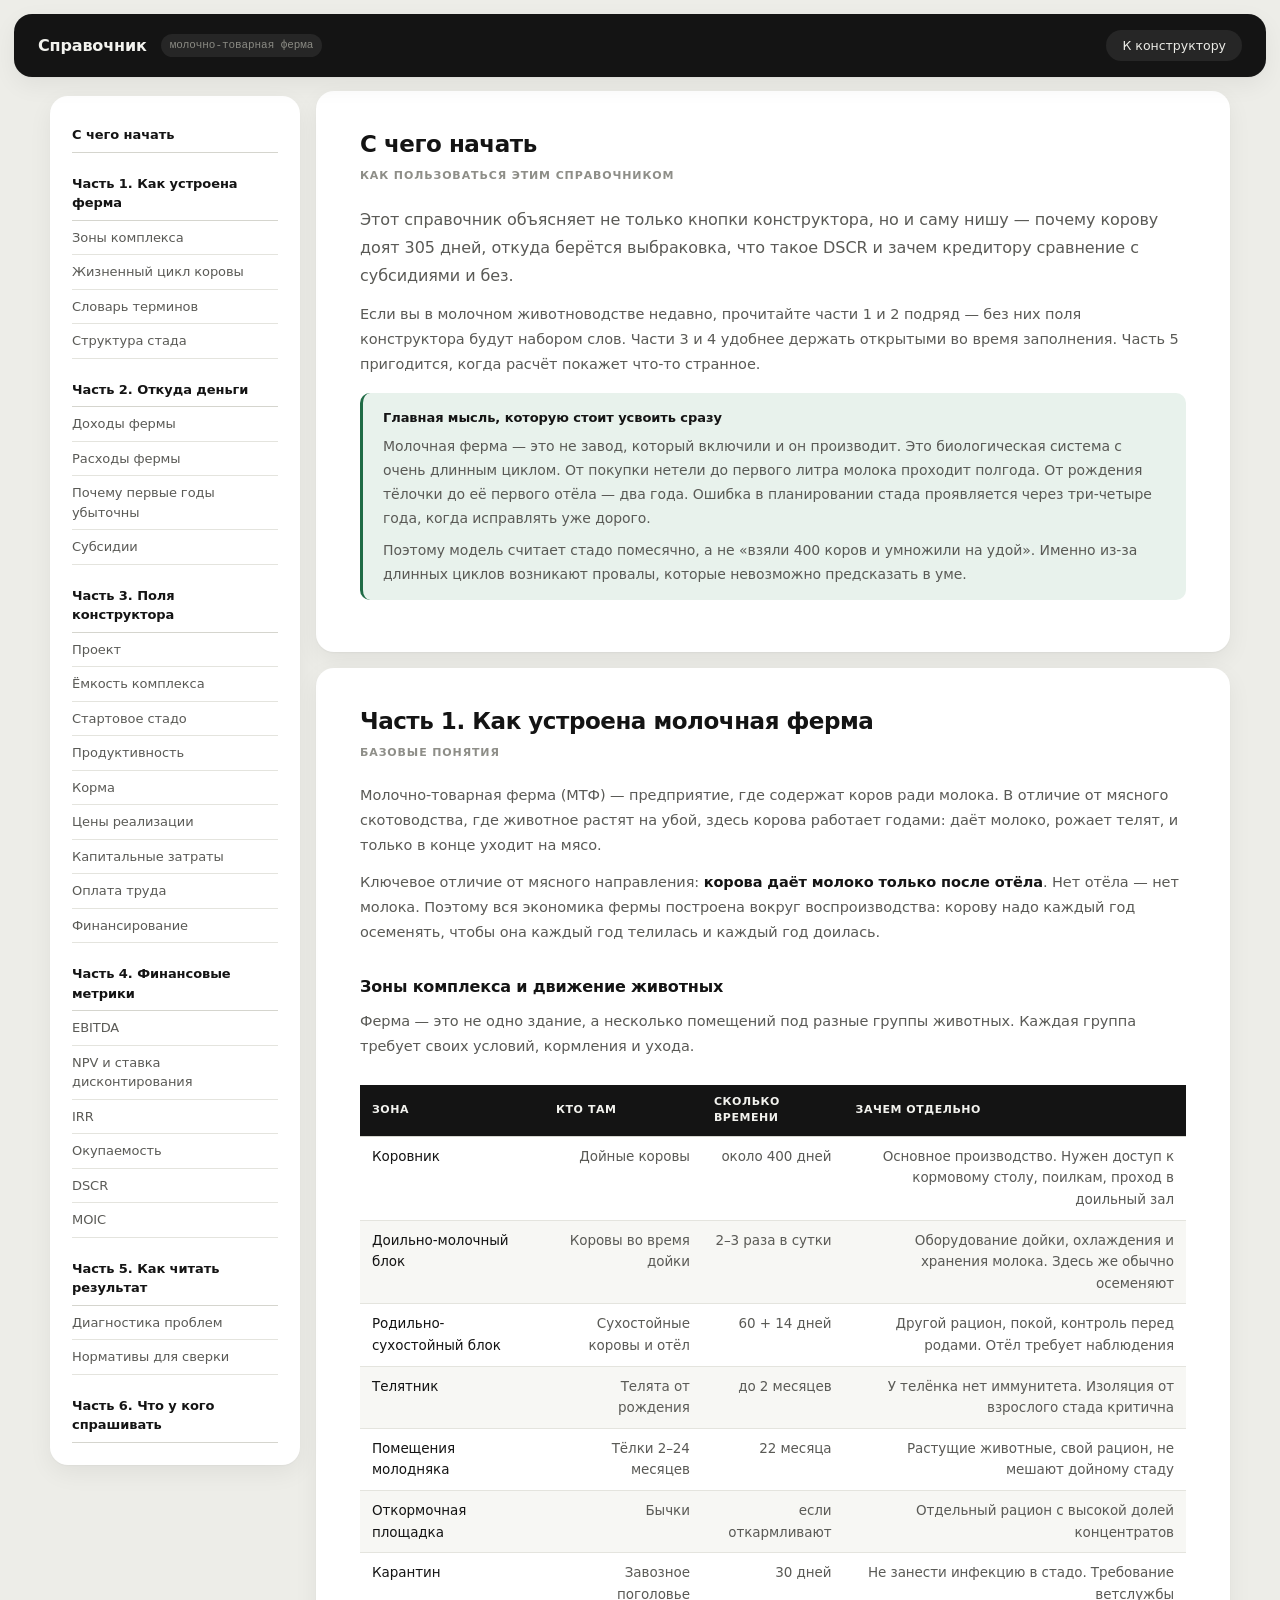
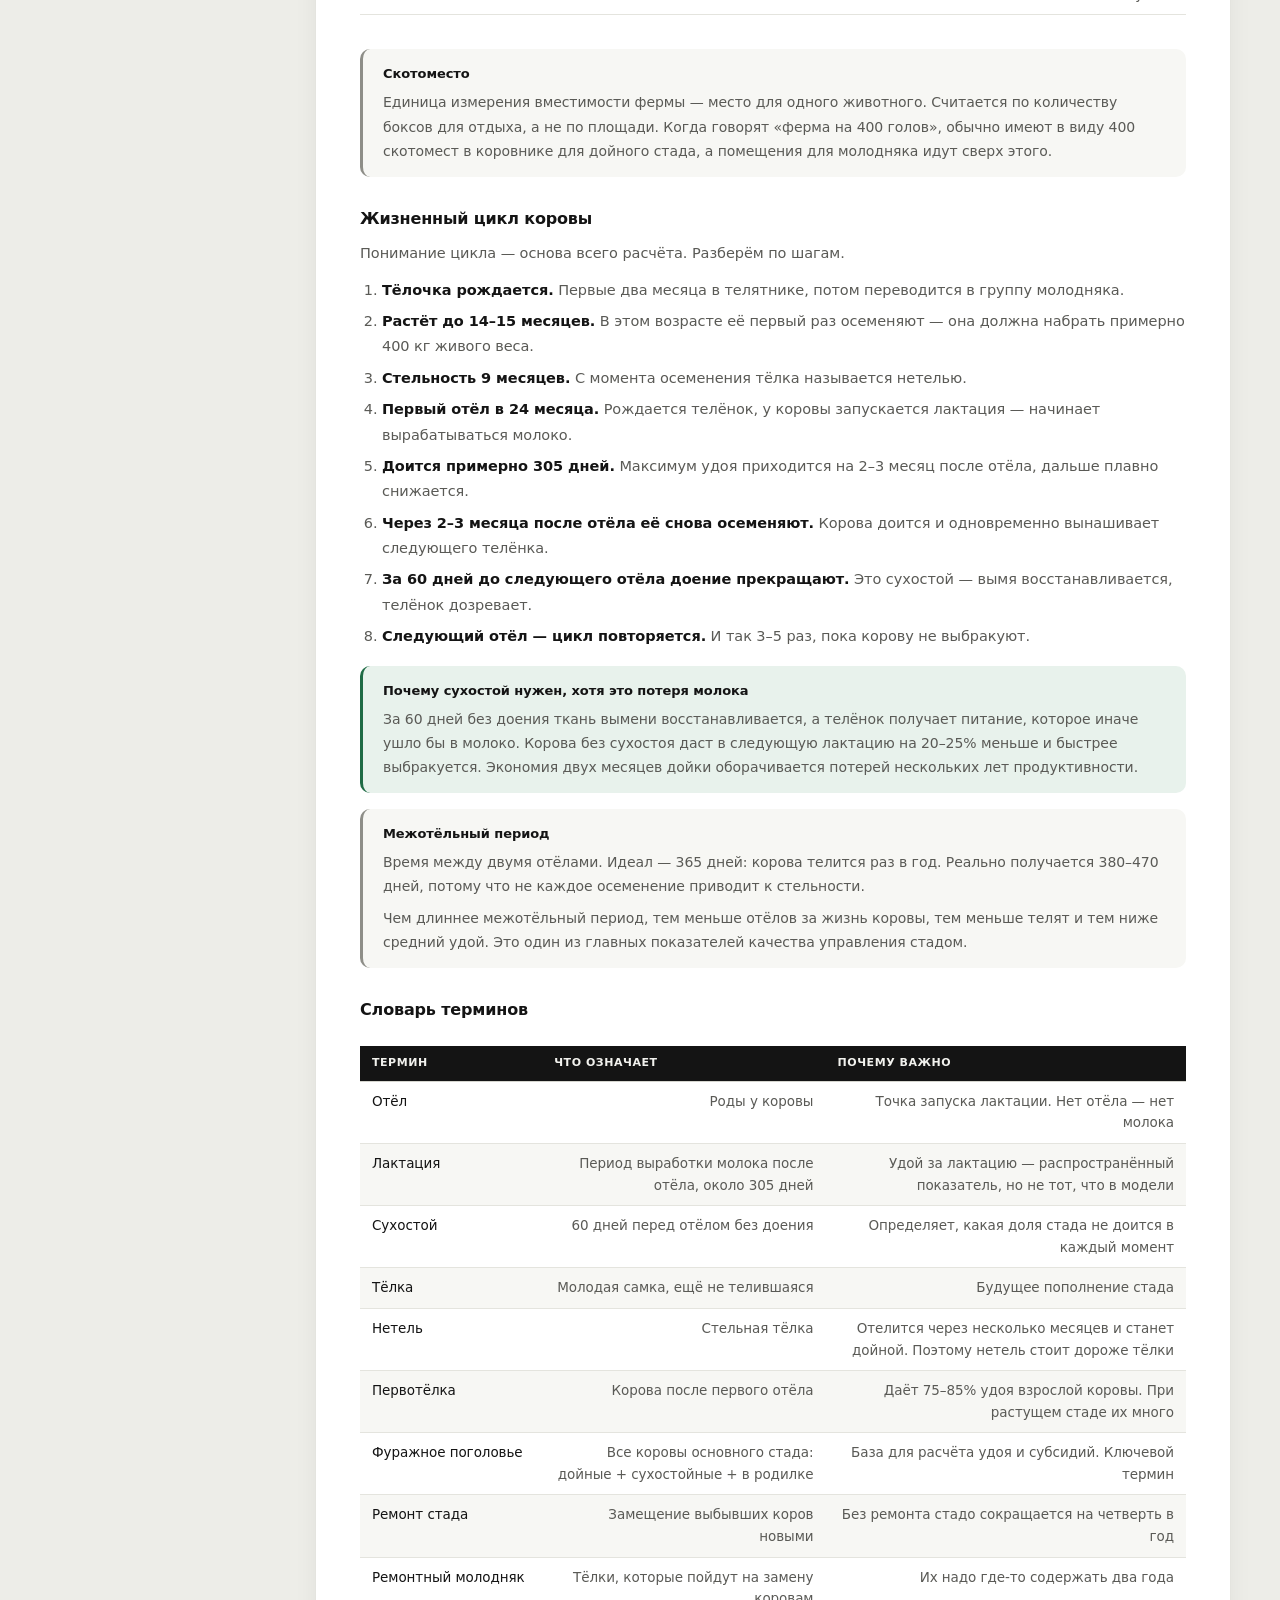
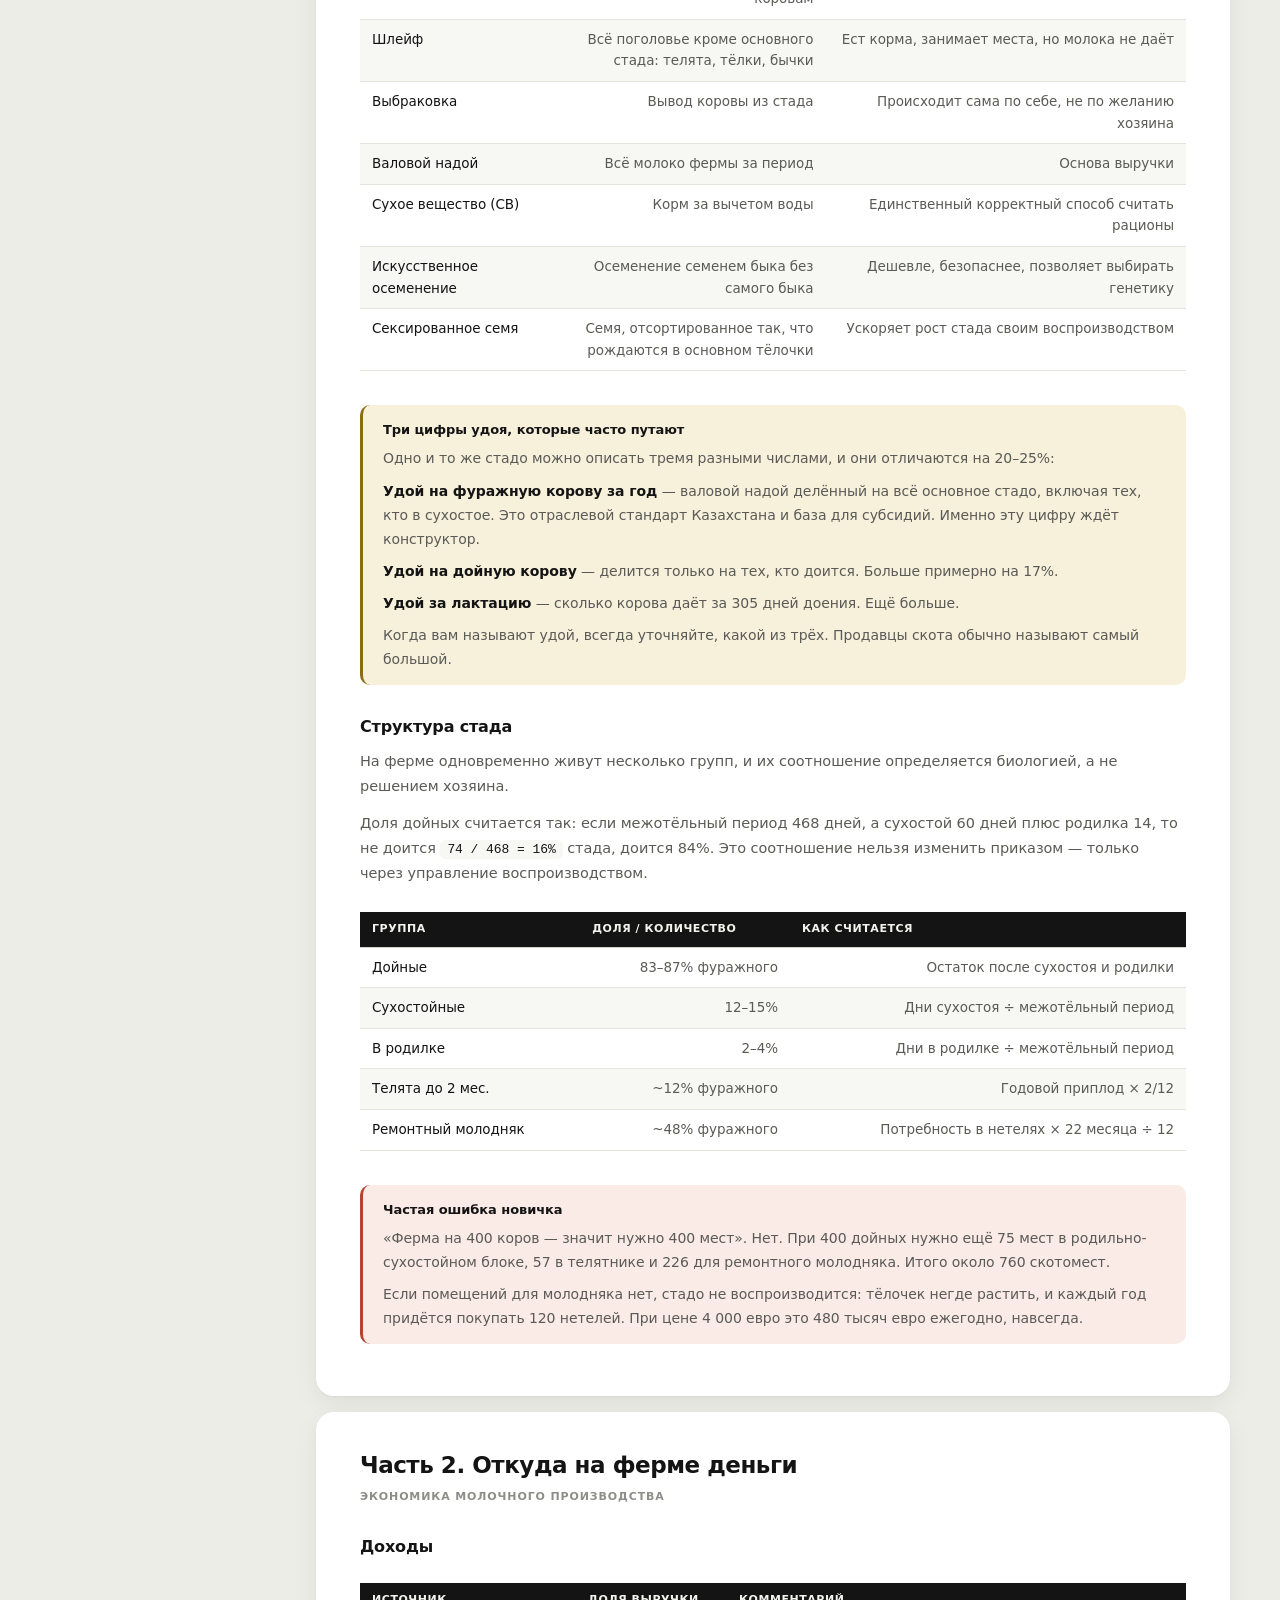
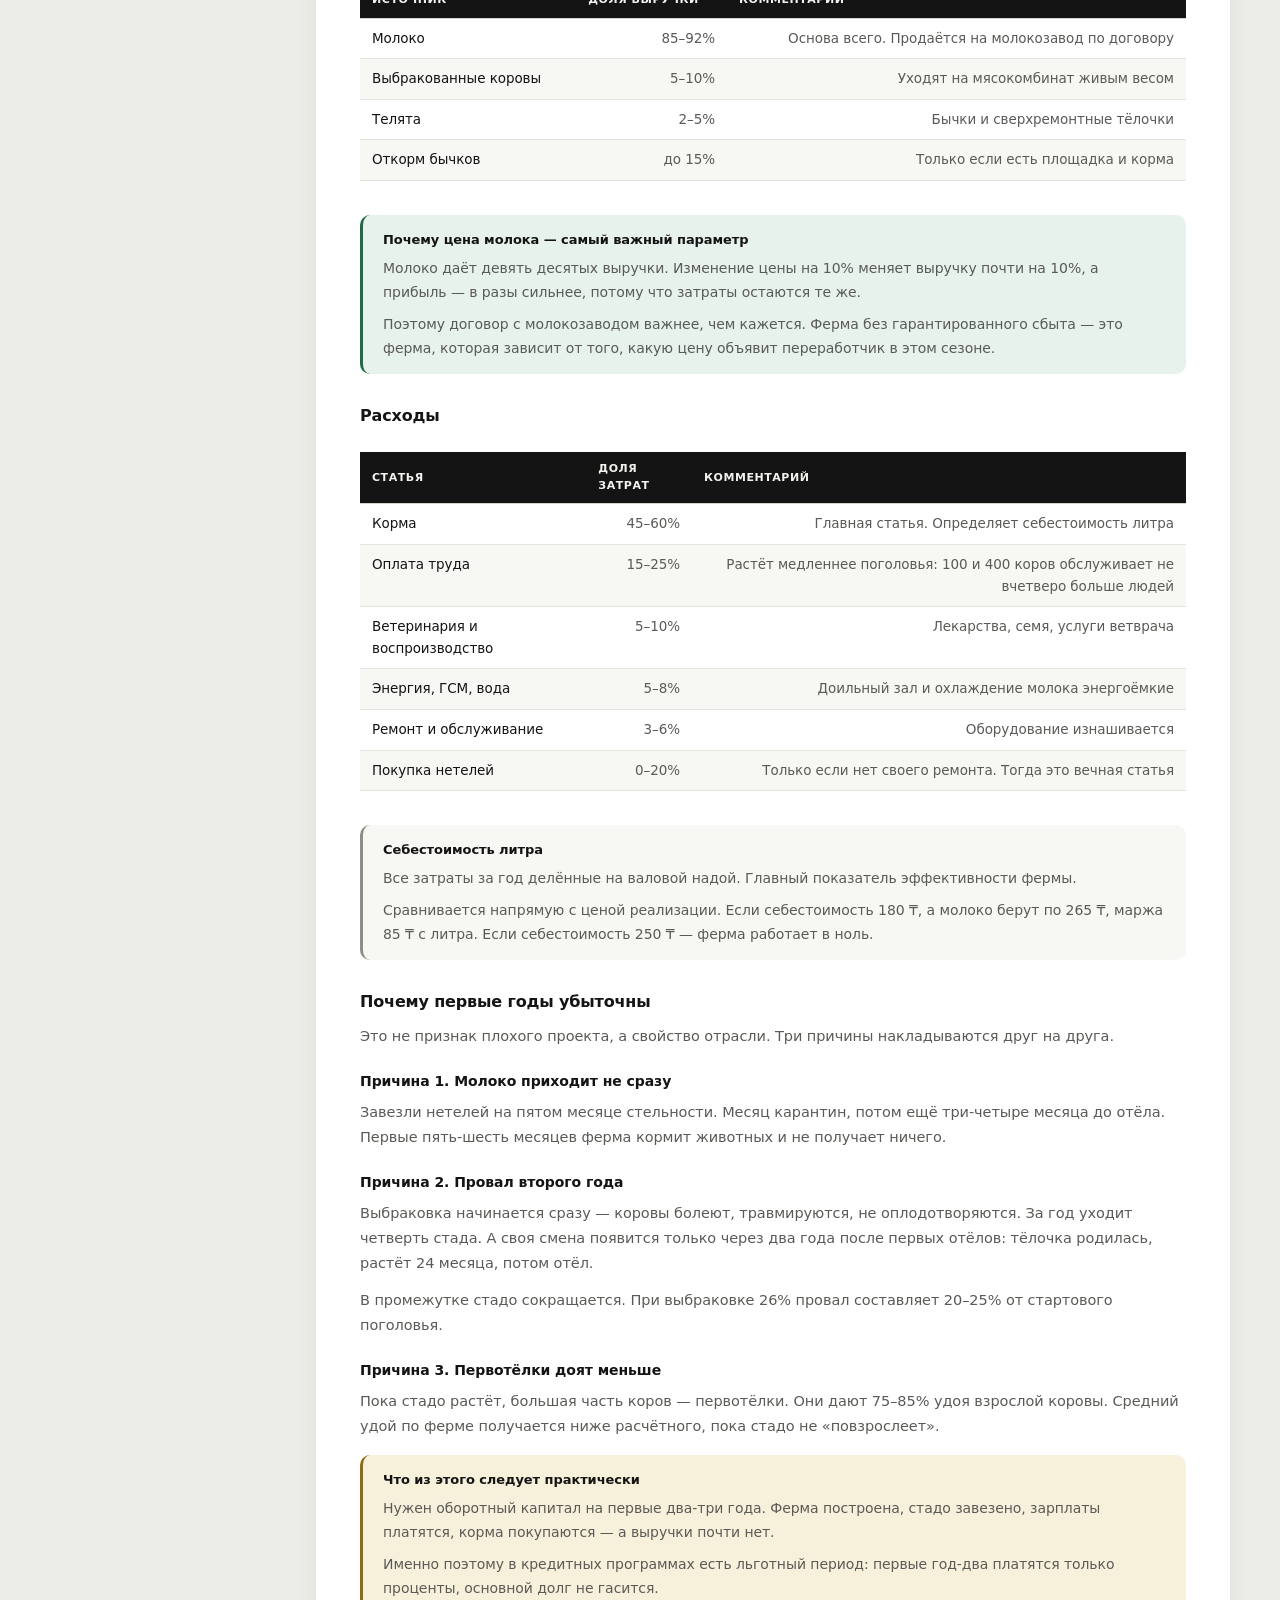
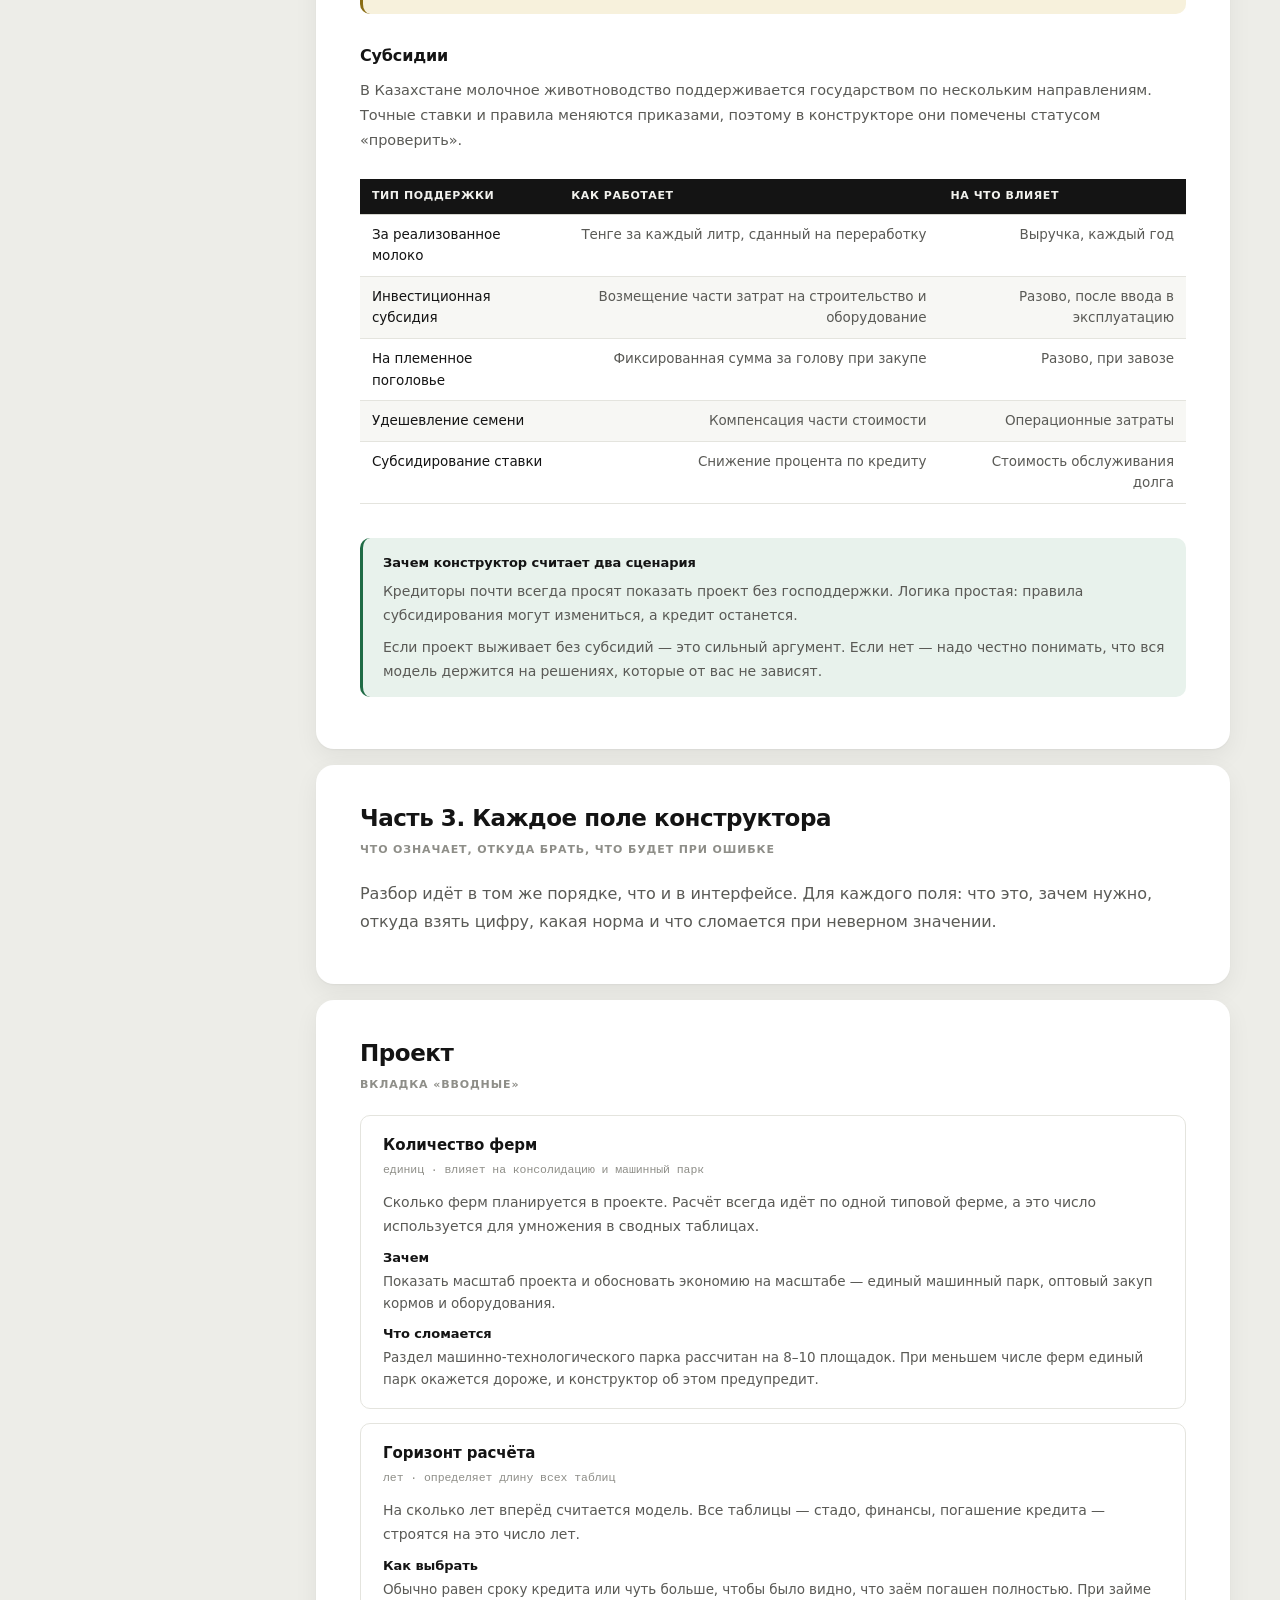
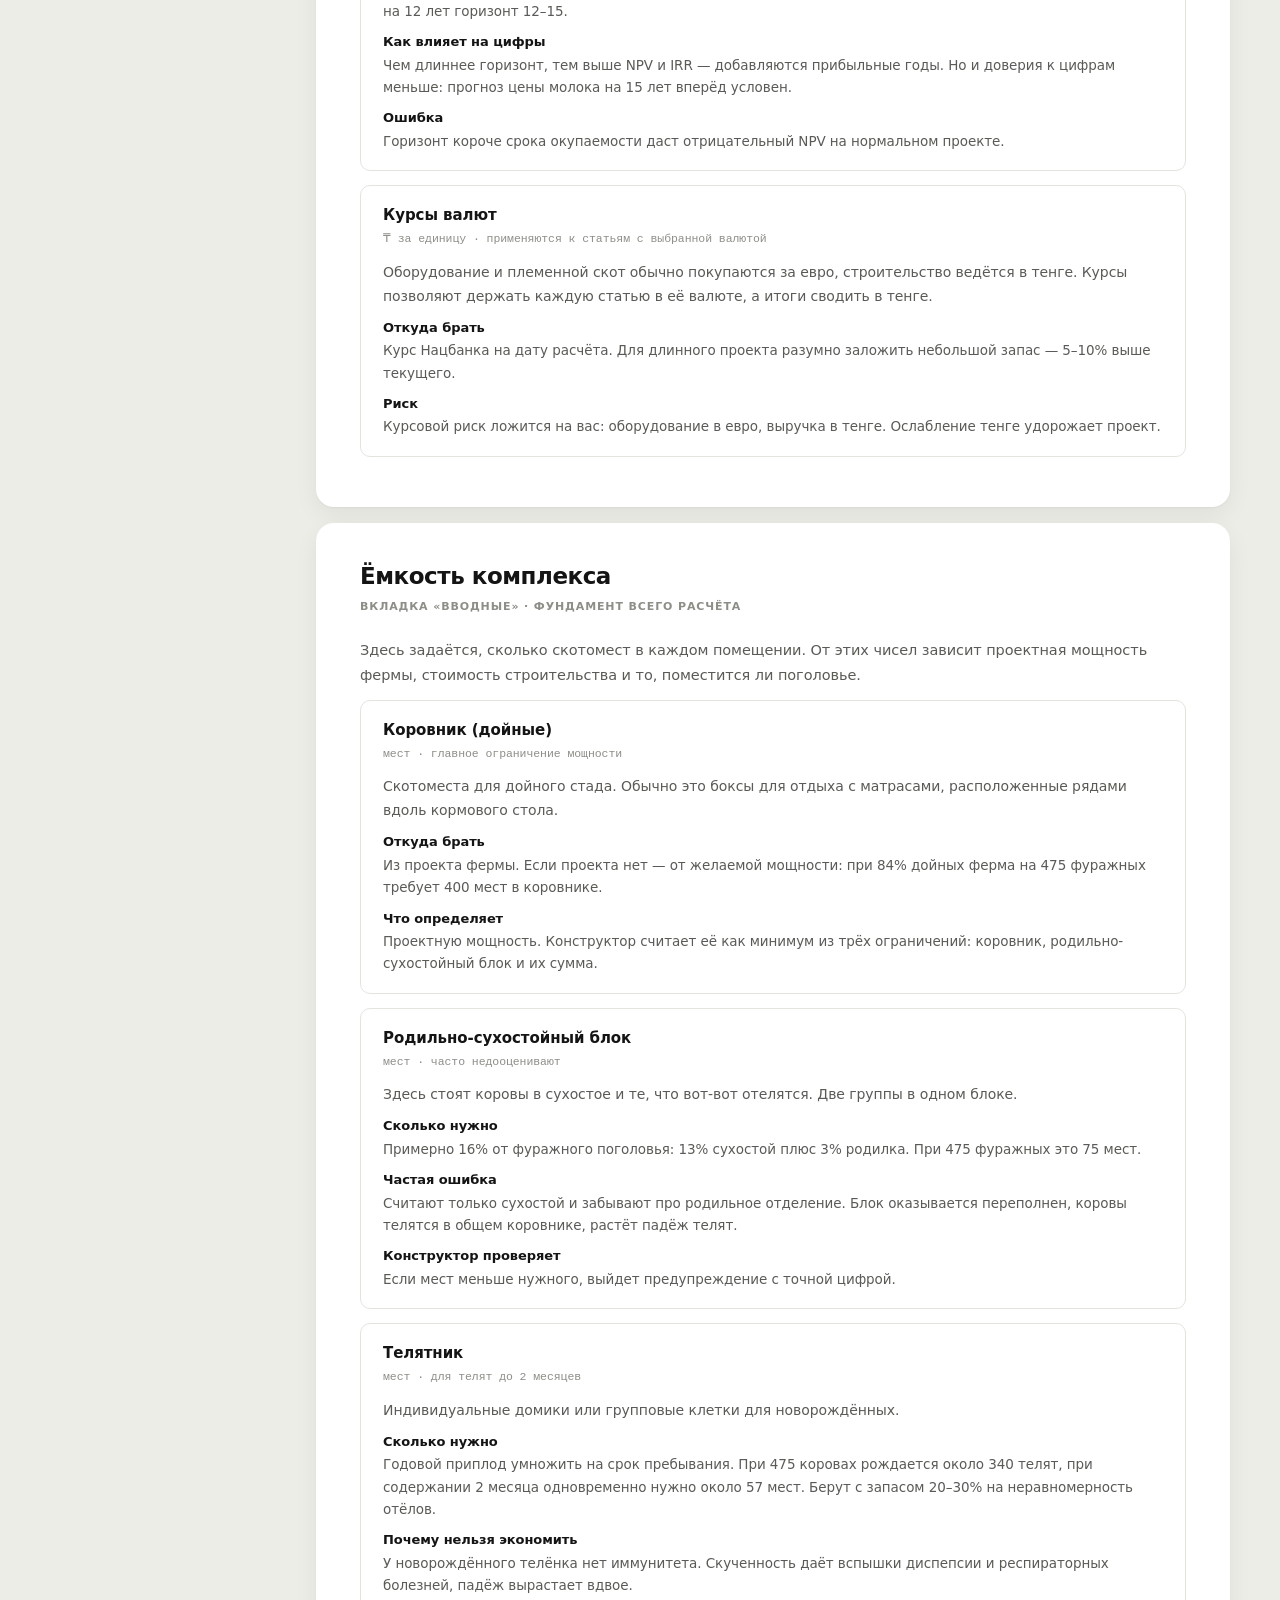
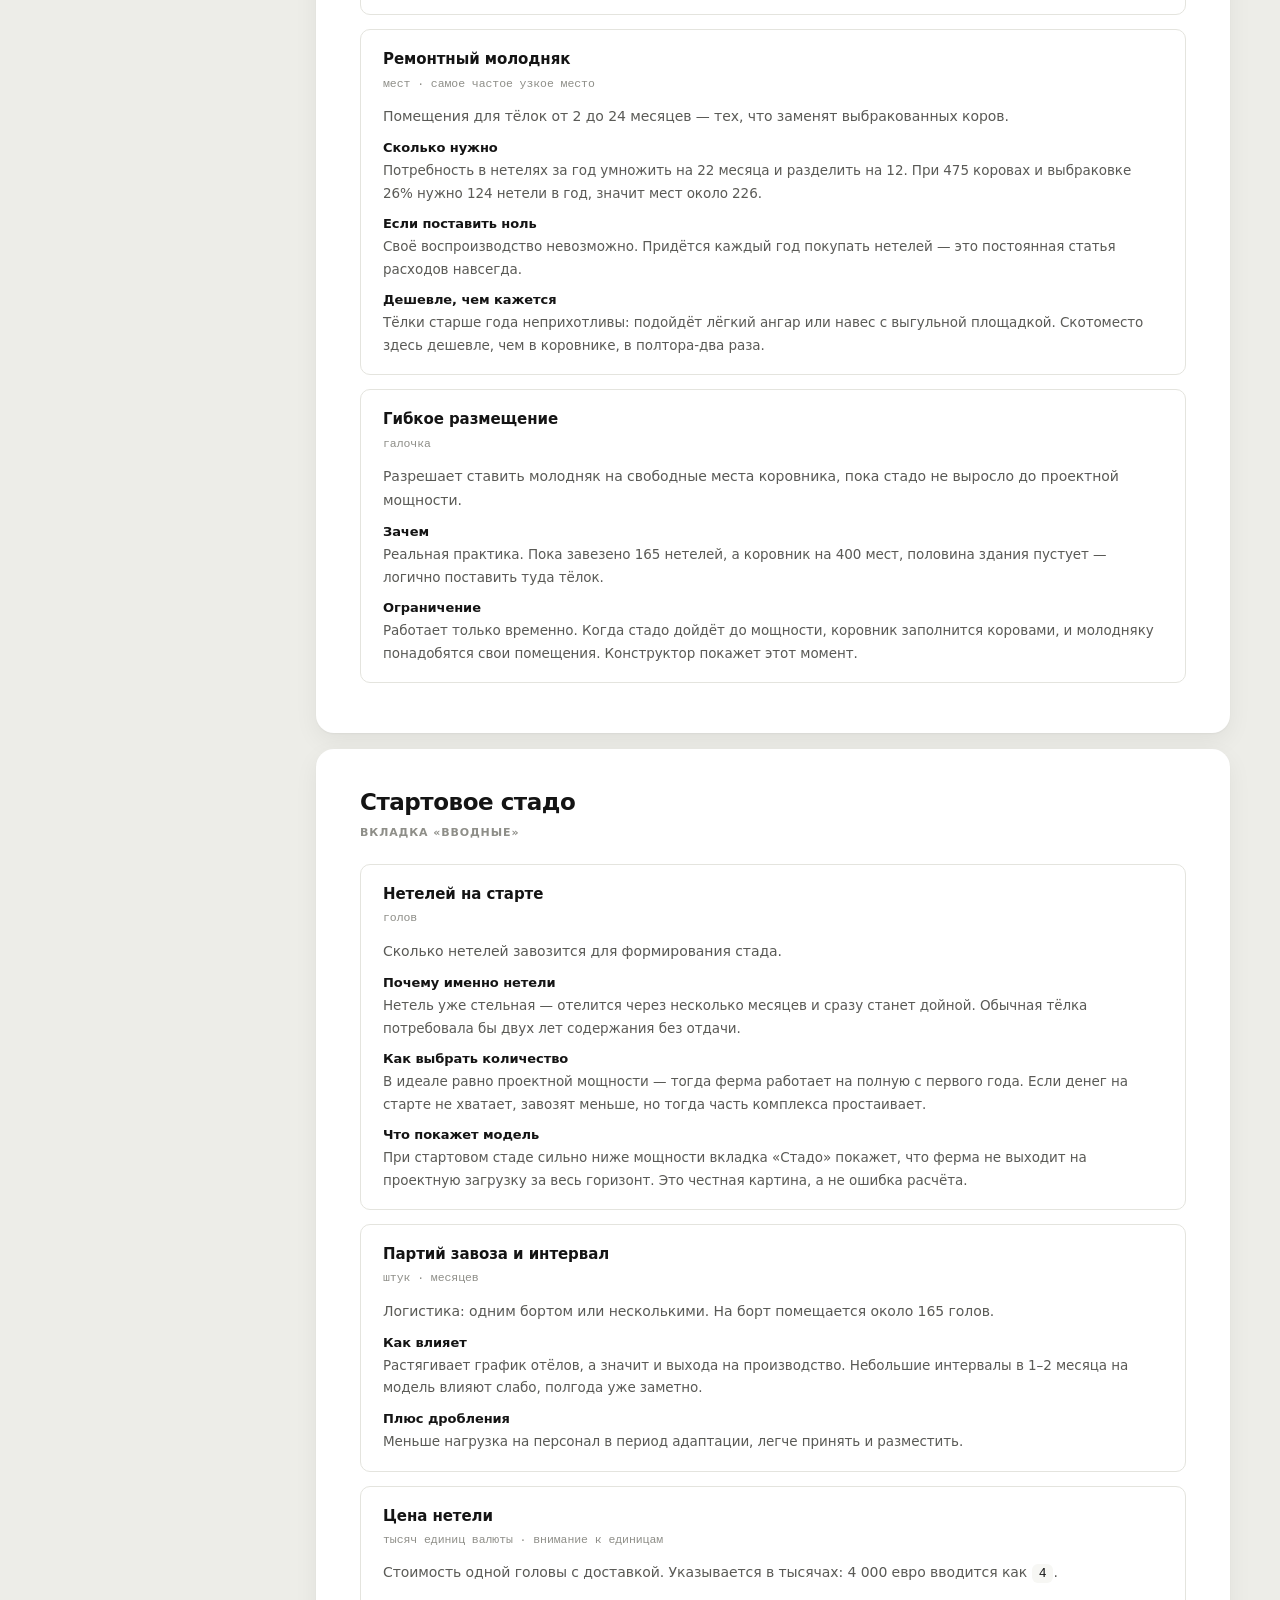
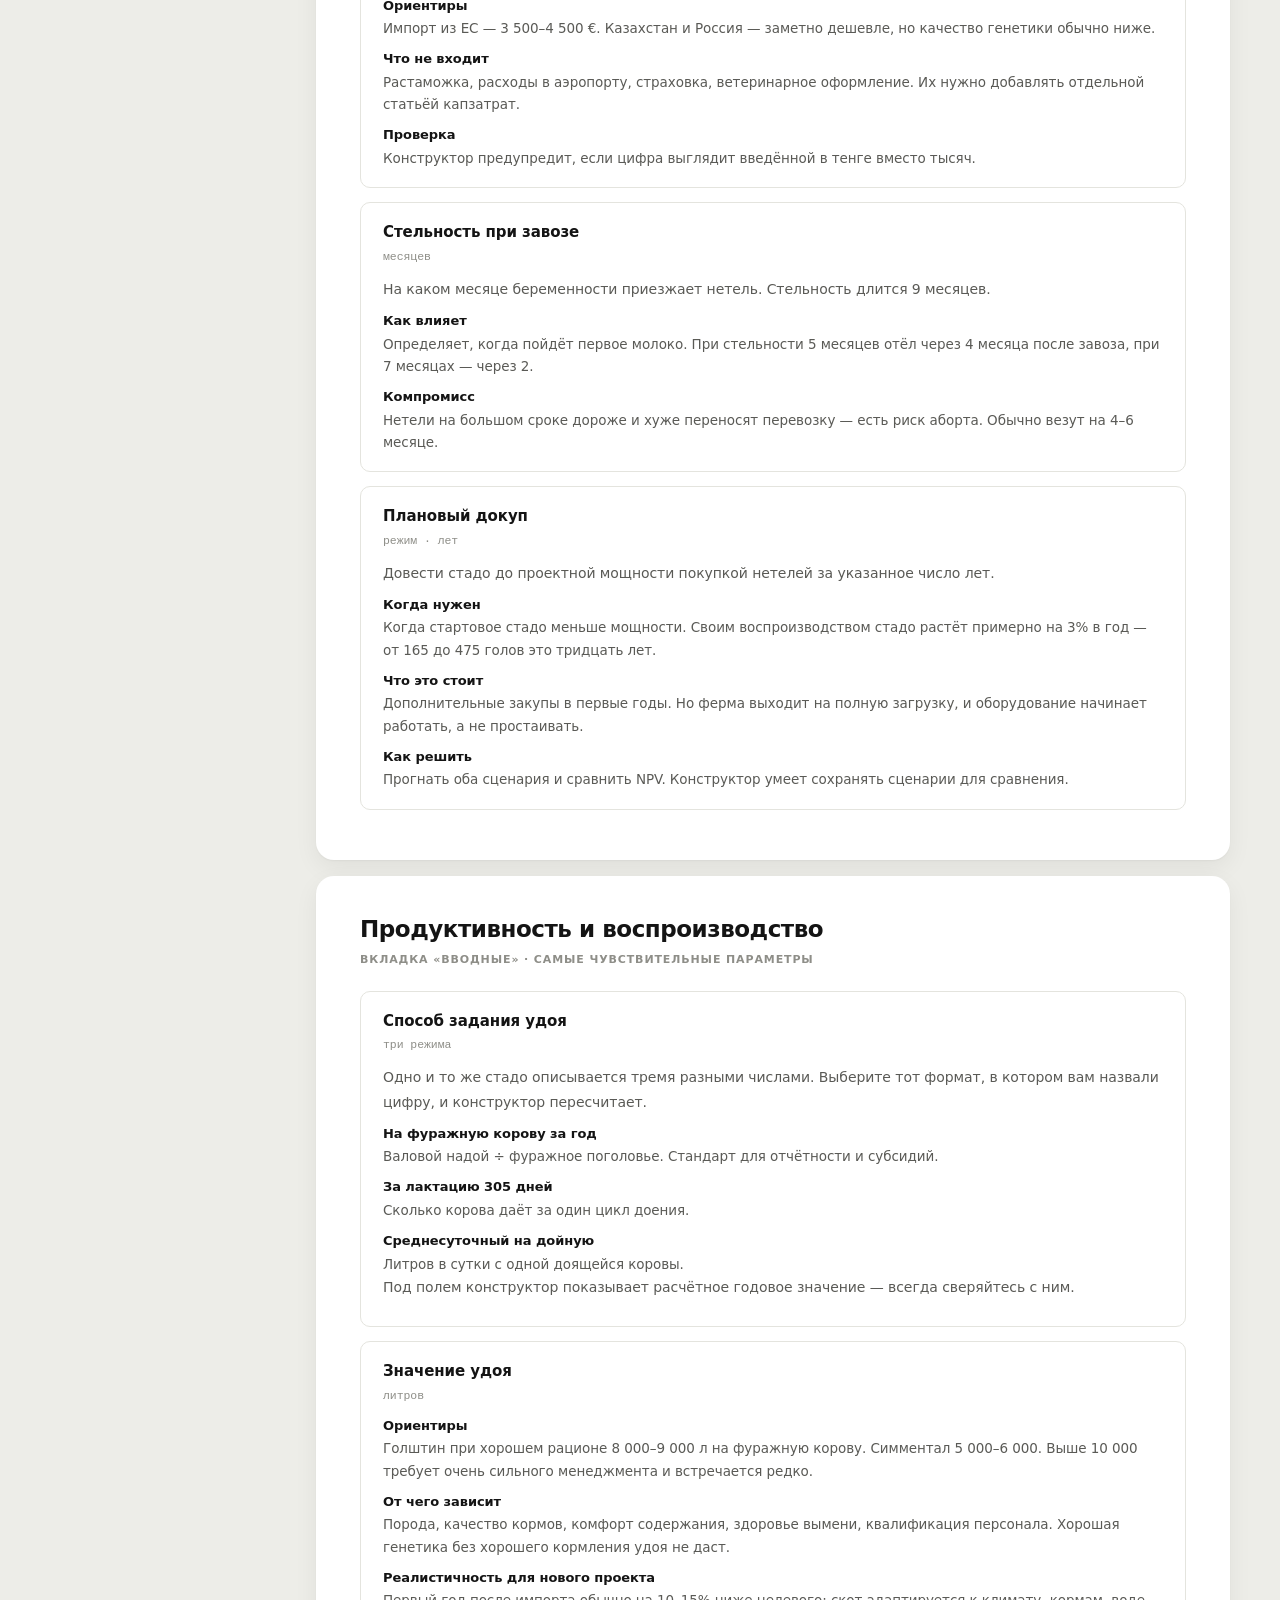
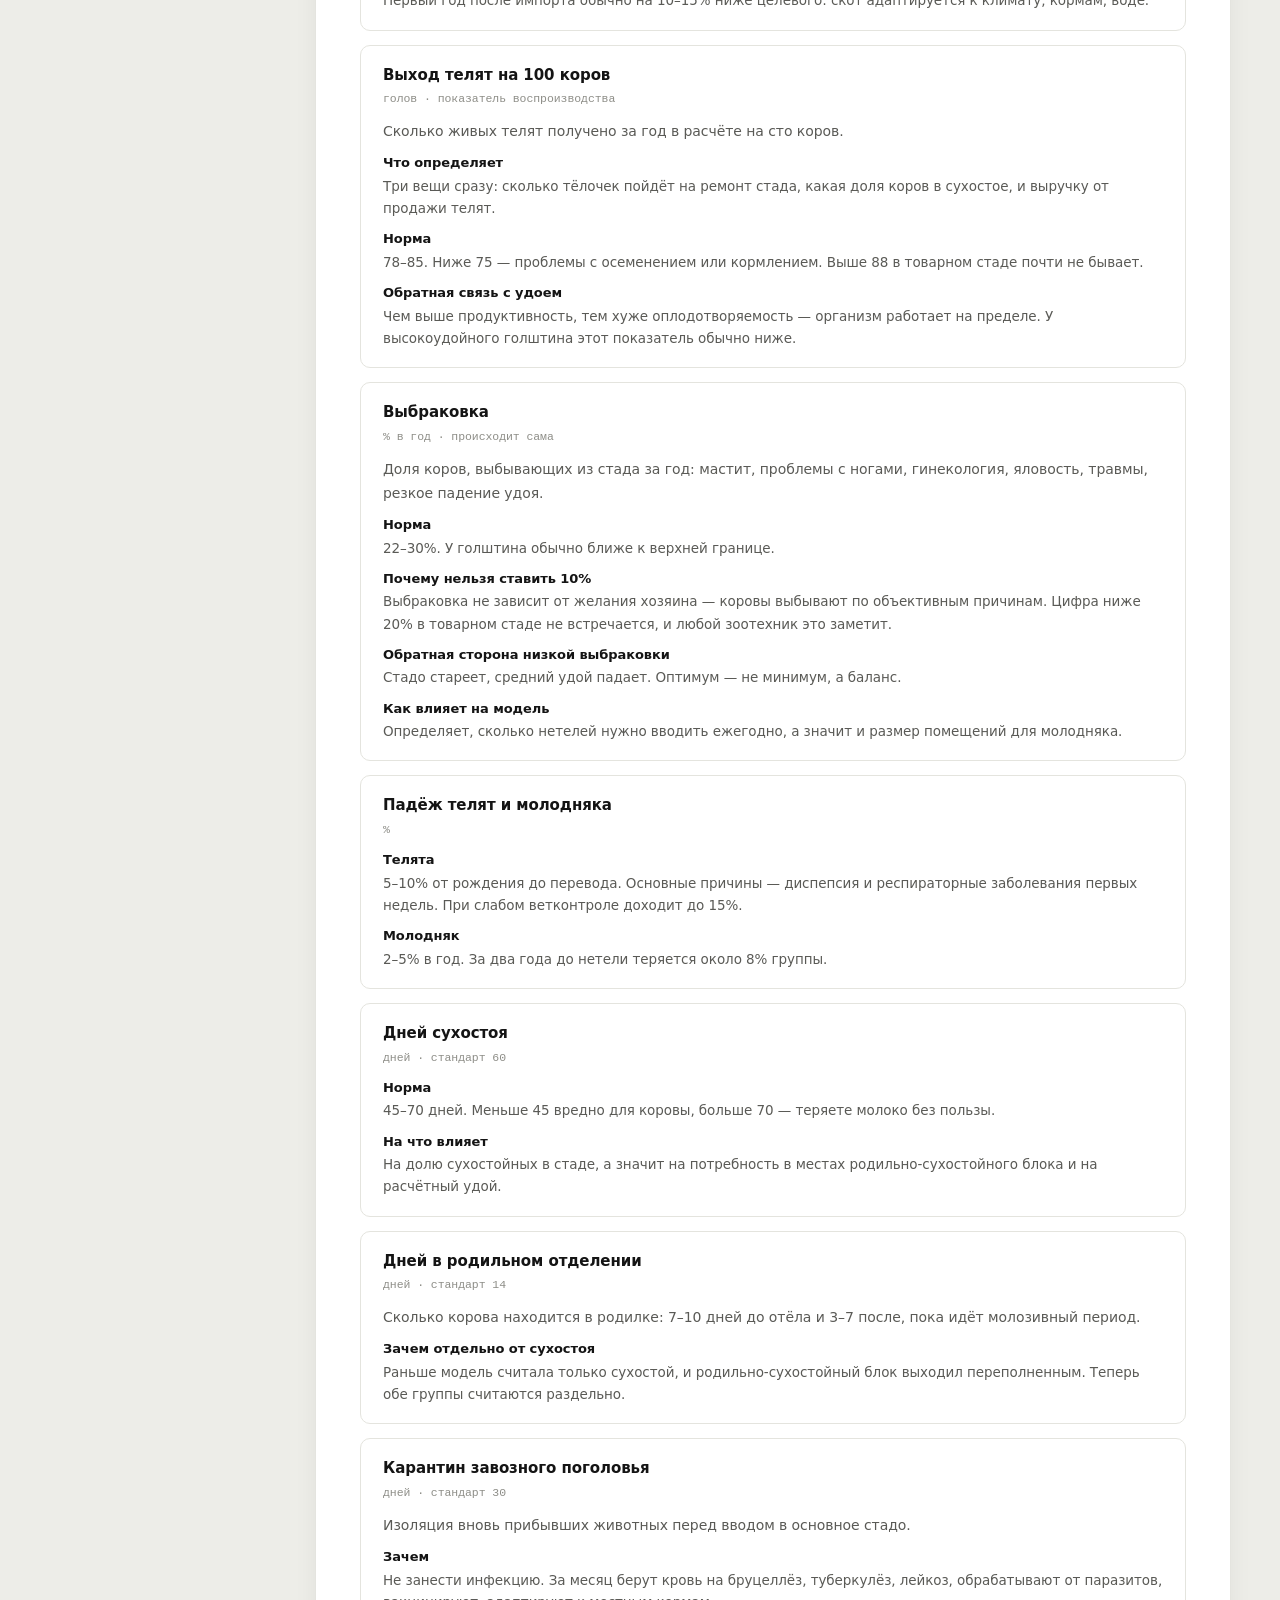
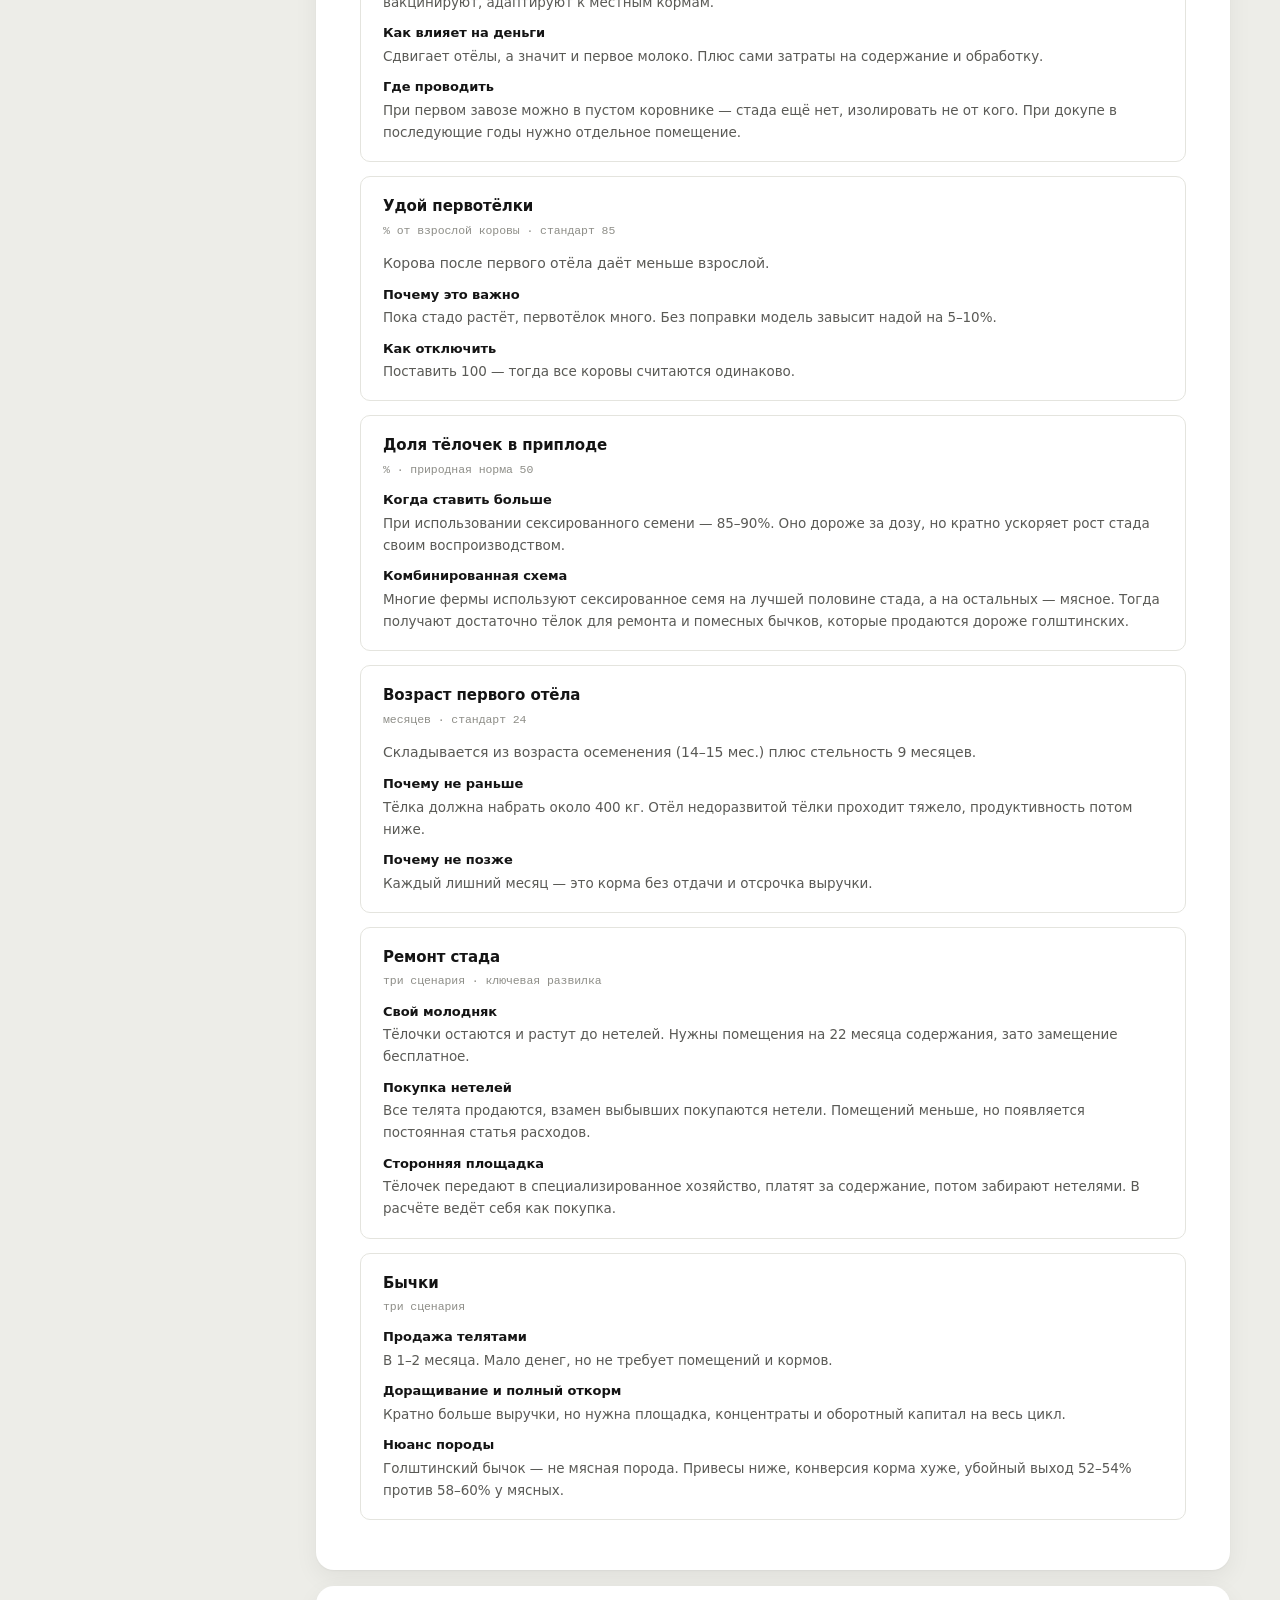
==== guide.html @ d3ef7f0a "Let prose wrap in guide tables, keep numeric cells nowrap Таблицы справочника наследовали th,td{whit" ====
<!DOCTYPE html>
<html lang="ru">
<head>
<meta charset="utf-8">
<meta name="viewport" content="width=device-width,initial-scale=1">
<title>Справочник — Конструктор модели МТФ</title>
<link rel="stylesheet" href="css/style.css">
<style>
  /* minmax(0,1fr), а не 1fr: иначе колонка не может стать уже своего
     min-content, и широкая таблица распирает страницу за вьюпорт */
  .wrap{max-width:1180px;margin:0 auto;display:grid;grid-template-columns:250px minmax(0,1fr);gap:16px;align-items:start}
  /* Меню — это <nav>, а style.css задаёт nav{display:flex;overflow-x:auto}
     под ленту вкладок конструктора. Здесь ссылки должны идти столбцом,
     поэтому перебиваем; сам style.css трогать нельзя. */
  .side{display:block;overflow-x:visible;position:sticky;top:96px;max-height:calc(100vh-120px);overflow-y:auto}
  .side a{display:block;padding:7px 0;font-size:13px;color:var(--ink-2);text-decoration:none;border-bottom:1px solid var(--line)}
  .side a:hover{color:var(--ink)}
  .side a.h{font-weight:600;color:var(--ink);margin-top:14px;border-bottom:1px solid var(--line-2)}
  .side a:first-child{margin-top:0}
  .side::-webkit-scrollbar{width:4px}
  .side::-webkit-scrollbar-thumb{background:var(--line-2);border-radius:2px}

  article{background:var(--surface);border-radius:var(--r);padding:36px 44px;box-shadow:var(--shadow);margin-bottom:16px}
  article h2{font-size:23px;margin:0 0 6px;letter-spacing:-.02em;font-weight:600}
  article .kicker{font-size:11px;letter-spacing:.08em;text-transform:uppercase;color:var(--ink-3);font-weight:600;margin-bottom:22px}
  article h3{font-size:16px;font-weight:600;margin:30px 0 10px;letter-spacing:-.01em}
  article h4{font-size:14px;font-weight:600;margin:22px 0 8px}
  article p{margin:0 0 12px;color:var(--ink-2);line-height:1.72;font-size:14.5px}
  article ul,article ol{margin:0 0 14px;padding-left:22px;color:var(--ink-2);line-height:1.75;font-size:14.5px}
  article li{margin-bottom:6px}
  article b,article strong{color:var(--ink);font-weight:600}
  article code{font-family:var(--mono);font-size:13px;background:var(--surface-2);padding:2px 7px;border-radius:6px;color:var(--ink)}
  article table{border-collapse:collapse;width:100%;margin:14px 0 18px;font-size:13.5px}
  article th{background:var(--dark);color:#F2F2EE;padding:9px 12px;text-align:left;font-size:11px;
    text-transform:uppercase;letter-spacing:.05em;font-weight:600}
  article td{padding:9px 12px;border-bottom:1px solid var(--line);color:var(--ink-2);vertical-align:top;line-height:1.6}
  article td:first-child{color:var(--ink);font-weight:500}
  article tbody tr:nth-child(even){background:var(--surface-2)}
  /* style.css задаёт th,td{white-space:nowrap} под числовые таблицы
     конструктора. Здесь в ячейках проза — она должна переноситься.
     Числовые ячейки .n ниже перебивают это обратно: они уже с классом,
     поэтому выигрывают по специфичности независимо от порядка. */
  article th,article td{white-space:normal}
  article td.n{font-family:var(--mono);text-align:right;white-space:nowrap}

  .box{border-left:3px solid;padding:14px 20px;border-radius:var(--r-sm);margin:16px 0;font-size:14px;line-height:1.7}
  .box p{margin:0 0 8px;font-size:14px}
  .box p:last-child{margin:0}
  .box .t{font-weight:600;color:var(--ink);display:block;margin-bottom:5px;font-size:13px}
  .why{background:var(--accent-l);border-color:var(--accent)}
  .warn{background:var(--brass-l);border-color:var(--brass)}
  .err{background:var(--clay-l);border-color:var(--clay)}
  .term{background:var(--surface-2);border-color:var(--ink-3)}

  .field{border:1px solid var(--line);border-radius:var(--r-sm);padding:18px 22px;margin-bottom:14px;background:var(--surface)}
  .field .fname{font-weight:600;font-size:15px;margin-bottom:4px}
  .field .fmeta{font-family:var(--mono);font-size:11.5px;color:var(--ink-3);margin-bottom:12px}
  .field p{font-size:14px;margin-bottom:9px}
  .field dl{margin:10px 0 0;font-size:13.5px}
  .field dt{font-weight:600;color:var(--ink);margin-top:10px;font-size:13px}
  .field dd{margin:2px 0 0;color:var(--ink-2);line-height:1.65}

  /* Таблицы наследуют th,td{white-space:nowrap} из style.css и потому шире
     колонки — прокручиваем их внутри обёртки, а не всю страницу.
     Отступы обнуляем: .tw в style.css свёрстан под padding карточки 22px. */
  article .tw{overflow-x:auto;margin:0;padding:0}

  .lead{font-size:16px;line-height:1.75;color:var(--ink-2)}
  .back{display:inline-block;padding:9px 18px;background:var(--dark);color:#F2F2EE;
    border-radius:99px;text-decoration:none;font-size:12.5px;margin-bottom:14px}
  @media(max-width:900px){
    .wrap{grid-template-columns:minmax(0,1fr)}
    .side{position:static;max-height:none}
    article{padding:22px 20px}
  }
</style>
</head>
<body>

<header>
  <h1>Справочник</h1>
  <span class="ver">молочно-товарная ферма</span>
  <span class="spacer"></span>
  <button onclick="location.href='index.html'">К конструктору</button>
</header>

<main>
<div class="wrap">

<nav class="side card">
  <a class="h" href="#intro">С чего начать</a>
  <a class="h" href="#ferma">Часть 1. Как устроена ферма</a>
  <a href="#zony">Зоны комплекса</a>
  <a href="#cikl">Жизненный цикл коровы</a>
  <a href="#slovar">Словарь терминов</a>
  <a href="#stado">Структура стада</a>
  <a class="h" href="#econ">Часть 2. Откуда деньги</a>
  <a href="#dohod">Доходы фермы</a>
  <a href="#rashod">Расходы фермы</a>
  <a href="#pochemu">Почему первые годы убыточны</a>
  <a href="#subs">Субсидии</a>
  <a class="h" href="#polya">Часть 3. Поля конструктора</a>
  <a href="#p-proekt">Проект</a>
  <a href="#p-emkost">Ёмкость комплекса</a>
  <a href="#p-stado">Стартовое стадо</a>
  <a href="#p-prod">Продуктивность</a>
  <a href="#p-korma">Корма</a>
  <a href="#p-ceny">Цены реализации</a>
  <a href="#p-capex">Капитальные затраты</a>
  <a href="#p-fot">Оплата труда</a>
  <a href="#p-fin">Финансирование</a>
  <a class="h" href="#metrics">Часть 4. Финансовые метрики</a>
  <a href="#m-ebitda">EBITDA</a>
  <a href="#m-npv">NPV и ставка дисконтирования</a>
  <a href="#m-irr">IRR</a>
  <a href="#m-payback">Окупаемость</a>
  <a href="#m-dscr">DSCR</a>
  <a href="#m-moic">MOIC</a>
  <a class="h" href="#read">Часть 5. Как читать результат</a>
  <a href="#diag">Диагностика проблем</a>
  <a href="#norms">Нормативы для сверки</a>
  <a class="h" href="#ask">Часть 6. Что у кого спрашивать</a>
</nav>

<div>

<article id="intro">
  <h2>С чего начать</h2>
  <div class="kicker">Как пользоваться этим справочником</div>
  <p class="lead">Этот справочник объясняет не только кнопки конструктора, но и саму нишу — почему корову доят 305 дней, откуда берётся выбраковка, что такое DSCR и зачем кредитору сравнение с субсидиями и без.</p>
  <p>Если вы в молочном животноводстве недавно, прочитайте части 1 и 2 подряд — без них поля конструктора будут набором слов. Части 3 и 4 удобнее держать открытыми во время заполнения. Часть 5 пригодится, когда расчёт покажет что-то странное.</p>

  <div class="box why">
    <span class="t">Главная мысль, которую стоит усвоить сразу</span>
    <p>Молочная ферма — это не завод, который включили и он производит. Это биологическая система с очень длинным циклом. От покупки нетели до первого литра молока проходит полгода. От рождения тёлочки до её первого отёла — два года. Ошибка в планировании стада проявляется через три-четыре года, когда исправлять уже дорого.</p>
    <p>Поэтому модель считает стадо помесячно, а не «взяли 400 коров и умножили на удой». Именно из-за длинных циклов возникают провалы, которые невозможно предсказать в уме.</p>
  </div>
</article>

<article id="ferma">
  <h2>Часть 1. Как устроена молочная ферма</h2>
  <div class="kicker">Базовые понятия</div>

  <p>Молочно-товарная ферма (МТФ) — предприятие, где содержат коров ради молока. В отличие от мясного скотоводства, где животное растят на убой, здесь корова работает годами: даёт молоко, рожает телят, и только в конце уходит на мясо.</p>

  <p>Ключевое отличие от мясного направления: <b>корова даёт молоко только после отёла</b>. Нет отёла — нет молока. Поэтому вся экономика фермы построена вокруг воспроизводства: корову надо каждый год осеменять, чтобы она каждый год телилась и каждый год доилась.</p>

  <h3 id="zony">Зоны комплекса и движение животных</h3>

  <p>Ферма — это не одно здание, а несколько помещений под разные группы животных. Каждая группа требует своих условий, кормления и ухода.</p>

  <div class="tw">

  <table>
    <thead><tr><th>Зона</th><th>Кто там</th><th>Сколько времени</th><th>Зачем отдельно</th></tr></thead>
    <tbody>
      <tr><td>Коровник</td><td>Дойные коровы</td><td>около 400 дней</td><td>Основное производство. Нужен доступ к кормовому столу, поилкам, проход в доильный зал</td></tr>
      <tr><td>Доильно-молочный блок</td><td>Коровы во время дойки</td><td>2–3 раза в сутки</td><td>Оборудование дойки, охлаждения и хранения молока. Здесь же обычно осеменяют</td></tr>
      <tr><td>Родильно-сухостойный блок</td><td>Сухостойные коровы и отёл</td><td>60 + 14 дней</td><td>Другой рацион, покой, контроль перед родами. Отёл требует наблюдения</td></tr>
      <tr><td>Телятник</td><td>Телята от рождения</td><td>до 2 месяцев</td><td>У телёнка нет иммунитета. Изоляция от взрослого стада критична</td></tr>
      <tr><td>Помещения молодняка</td><td>Тёлки 2–24 месяцев</td><td>22 месяца</td><td>Растущие животные, свой рацион, не мешают дойному стаду</td></tr>
      <tr><td>Откормочная площадка</td><td>Бычки</td><td>если откармливают</td><td>Отдельный рацион с высокой долей концентратов</td></tr>
      <tr><td>Карантин</td><td>Завозное поголовье</td><td>30 дней</td><td>Не занести инфекцию в стадо. Требование ветслужбы</td></tr>
    </tbody>
  </table>
  </div>

  <div class="box term">
    <span class="t">Скотоместо</span>
    <p>Единица измерения вместимости фермы — место для одного животного. Считается по количеству боксов для отдыха, а не по площади. Когда говорят «ферма на 400 голов», обычно имеют в виду 400 скотомест в коровнике для дойного стада, а помещения для молодняка идут сверх этого.</p>
  </div>

  <h3 id="cikl">Жизненный цикл коровы</h3>

  <p>Понимание цикла — основа всего расчёта. Разберём по шагам.</p>

  <ol>
    <li><b>Тёлочка рождается.</b> Первые два месяца в телятнике, потом переводится в группу молодняка.</li>
    <li><b>Растёт до 14–15 месяцев.</b> В этом возрасте её первый раз осеменяют — она должна набрать примерно 400 кг живого веса.</li>
    <li><b>Стельность 9 месяцев.</b> С момента осеменения тёлка называется нетелью.</li>
    <li><b>Первый отёл в 24 месяца.</b> Рождается телёнок, у коровы запускается лактация — начинает вырабатываться молоко.</li>
    <li><b>Доится примерно 305 дней.</b> Максимум удоя приходится на 2–3 месяц после отёла, дальше плавно снижается.</li>
    <li><b>Через 2–3 месяца после отёла её снова осеменяют.</b> Корова доится и одновременно вынашивает следующего телёнка.</li>
    <li><b>За 60 дней до следующего отёла доение прекращают.</b> Это сухостой — вымя восстанавливается, телёнок дозревает.</li>
    <li><b>Следующий отёл — цикл повторяется.</b> И так 3–5 раз, пока корову не выбракуют.</li>
  </ol>

  <div class="box why">
    <span class="t">Почему сухостой нужен, хотя это потеря молока</span>
    <p>За 60 дней без доения ткань вымени восстанавливается, а телёнок получает питание, которое иначе ушло бы в молоко. Корова без сухостоя даст в следующую лактацию на 20–25% меньше и быстрее выбракуется. Экономия двух месяцев дойки оборачивается потерей нескольких лет продуктивности.</p>
  </div>

  <div class="box term">
    <span class="t">Межотёльный период</span>
    <p>Время между двумя отёлами. Идеал — 365 дней: корова телится раз в год. Реально получается 380–470 дней, потому что не каждое осеменение приводит к стельности.</p>
    <p>Чем длиннее межотёльный период, тем меньше отёлов за жизнь коровы, тем меньше телят и тем ниже средний удой. Это один из главных показателей качества управления стадом.</p>
  </div>

  <h3 id="slovar">Словарь терминов</h3>

  <div class="tw">

  <table>
    <thead><tr><th>Термин</th><th>Что означает</th><th>Почему важно</th></tr></thead>
    <tbody>
      <tr><td>Отёл</td><td>Роды у коровы</td><td>Точка запуска лактации. Нет отёла — нет молока</td></tr>
      <tr><td>Лактация</td><td>Период выработки молока после отёла, около 305 дней</td><td>Удой за лактацию — распространённый показатель, но не тот, что в модели</td></tr>
      <tr><td>Сухостой</td><td>60 дней перед отёлом без доения</td><td>Определяет, какая доля стада не доится в каждый момент</td></tr>
      <tr><td>Тёлка</td><td>Молодая самка, ещё не телившаяся</td><td>Будущее пополнение стада</td></tr>
      <tr><td>Нетель</td><td>Стельная тёлка</td><td>Отелится через несколько месяцев и станет дойной. Поэтому нетель стоит дороже тёлки</td></tr>
      <tr><td>Первотёлка</td><td>Корова после первого отёла</td><td>Даёт 75–85% удоя взрослой коровы. При растущем стаде их много</td></tr>
      <tr><td>Фуражное поголовье</td><td>Все коровы основного стада: дойные + сухостойные + в родилке</td><td>База для расчёта удоя и субсидий. Ключевой термин</td></tr>
      <tr><td>Ремонт стада</td><td>Замещение выбывших коров новыми</td><td>Без ремонта стадо сокращается на четверть в год</td></tr>
      <tr><td>Ремонтный молодняк</td><td>Тёлки, которые пойдут на замену коровам</td><td>Их надо где-то содержать два года</td></tr>
      <tr><td>Шлейф</td><td>Всё поголовье кроме основного стада: телята, тёлки, бычки</td><td>Ест корма, занимает места, но молока не даёт</td></tr>
      <tr><td>Выбраковка</td><td>Вывод коровы из стада</td><td>Происходит сама по себе, не по желанию хозяина</td></tr>
      <tr><td>Валовой надой</td><td>Всё молоко фермы за период</td><td>Основа выручки</td></tr>
      <tr><td>Сухое вещество (СВ)</td><td>Корм за вычетом воды</td><td>Единственный корректный способ считать рационы</td></tr>
      <tr><td>Искусственное осеменение</td><td>Осеменение семенем быка без самого быка</td><td>Дешевле, безопаснее, позволяет выбирать генетику</td></tr>
      <tr><td>Сексированное семя</td><td>Семя, отсортированное так, что рождаются в основном тёлочки</td><td>Ускоряет рост стада своим воспроизводством</td></tr>
    </tbody>
  </table>
  </div>

  <div class="box warn">
    <span class="t">Три цифры удоя, которые часто путают</span>
    <p>Одно и то же стадо можно описать тремя разными числами, и они отличаются на 20–25%:</p>
    <p><b>Удой на фуражную корову за год</b> — валовой надой делённый на всё основное стадо, включая тех, кто в сухостое. Это отраслевой стандарт Казахстана и база для субсидий. Именно эту цифру ждёт конструктор.</p>
    <p><b>Удой на дойную корову</b> — делится только на тех, кто доится. Больше примерно на 17%.</p>
    <p><b>Удой за лактацию</b> — сколько корова даёт за 305 дней доения. Ещё больше.</p>
    <p>Когда вам называют удой, всегда уточняйте, какой из трёх. Продавцы скота обычно называют самый большой.</p>
  </div>

  <h3 id="stado">Структура стада</h3>

  <p>На ферме одновременно живут несколько групп, и их соотношение определяется биологией, а не решением хозяина.</p>

  <p>Доля дойных считается так: если межотёльный период 468 дней, а сухостой 60 дней плюс родилка 14, то не доится <code>74 / 468 = 16%</code> стада, доится 84%. Это соотношение нельзя изменить приказом — только через управление воспроизводством.</p>

  <div class="tw">

  <table>
    <thead><tr><th>Группа</th><th>Доля / количество</th><th>Как считается</th></tr></thead>
    <tbody>
      <tr><td>Дойные</td><td>83–87% фуражного</td><td>Остаток после сухостоя и родилки</td></tr>
      <tr><td>Сухостойные</td><td>12–15%</td><td>Дни сухостоя ÷ межотёльный период</td></tr>
      <tr><td>В родилке</td><td>2–4%</td><td>Дни в родилке ÷ межотёльный период</td></tr>
      <tr><td>Телята до 2 мес.</td><td>~12% фуражного</td><td>Годовой приплод × 2/12</td></tr>
      <tr><td>Ремонтный молодняк</td><td>~48% фуражного</td><td>Потребность в нетелях × 22 месяца ÷ 12</td></tr>
    </tbody>
  </table>
  </div>

  <div class="box err">
    <span class="t">Частая ошибка новичка</span>
    <p>«Ферма на 400 коров — значит нужно 400 мест». Нет. При 400 дойных нужно ещё 75 мест в родильно-сухостойном блоке, 57 в телятнике и 226 для ремонтного молодняка. Итого около 760 скотомест.</p>
    <p>Если помещений для молодняка нет, стадо не воспроизводится: тёлочек негде растить, и каждый год придётся покупать 120 нетелей. При цене 4 000 евро это 480 тысяч евро ежегодно, навсегда.</p>
  </div>
</article>

<article id="econ">
  <h2>Часть 2. Откуда на ферме деньги</h2>
  <div class="kicker">Экономика молочного производства</div>

  <h3 id="dohod">Доходы</h3>

  <div class="tw">

  <table>
    <thead><tr><th>Источник</th><th>Доля выручки</th><th>Комментарий</th></tr></thead>
    <tbody>
      <tr><td>Молоко</td><td>85–92%</td><td>Основа всего. Продаётся на молокозавод по договору</td></tr>
      <tr><td>Выбракованные коровы</td><td>5–10%</td><td>Уходят на мясокомбинат живым весом</td></tr>
      <tr><td>Телята</td><td>2–5%</td><td>Бычки и сверхремонтные тёлочки</td></tr>
      <tr><td>Откорм бычков</td><td>до 15%</td><td>Только если есть площадка и корма</td></tr>
    </tbody>
  </table>
  </div>

  <div class="box why">
    <span class="t">Почему цена молока — самый важный параметр</span>
    <p>Молоко даёт девять десятых выручки. Изменение цены на 10% меняет выручку почти на 10%, а прибыль — в разы сильнее, потому что затраты остаются те же.</p>
    <p>Поэтому договор с молокозаводом важнее, чем кажется. Ферма без гарантированного сбыта — это ферма, которая зависит от того, какую цену объявит переработчик в этом сезоне.</p>
  </div>

  <h3 id="rashod">Расходы</h3>

  <div class="tw">

  <table>
    <thead><tr><th>Статья</th><th>Доля затрат</th><th>Комментарий</th></tr></thead>
    <tbody>
      <tr><td>Корма</td><td>45–60%</td><td>Главная статья. Определяет себестоимость литра</td></tr>
      <tr><td>Оплата труда</td><td>15–25%</td><td>Растёт медленнее поголовья: 100 и 400 коров обслуживает не вчетверо больше людей</td></tr>
      <tr><td>Ветеринария и воспроизводство</td><td>5–10%</td><td>Лекарства, семя, услуги ветврача</td></tr>
      <tr><td>Энергия, ГСМ, вода</td><td>5–8%</td><td>Доильный зал и охлаждение молока энергоёмкие</td></tr>
      <tr><td>Ремонт и обслуживание</td><td>3–6%</td><td>Оборудование изнашивается</td></tr>
      <tr><td>Покупка нетелей</td><td>0–20%</td><td>Только если нет своего ремонта. Тогда это вечная статья</td></tr>
    </tbody>
  </table>
  </div>

  <div class="box term">
    <span class="t">Себестоимость литра</span>
    <p>Все затраты за год делённые на валовой надой. Главный показатель эффективности фермы.</p>
    <p>Сравнивается напрямую с ценой реализации. Если себестоимость 180 ₸, а молоко берут по 265 ₸, маржа 85 ₸ с литра. Если себестоимость 250 ₸ — ферма работает в ноль.</p>
  </div>

  <h3 id="pochemu">Почему первые годы убыточны</h3>

  <p>Это не признак плохого проекта, а свойство отрасли. Три причины накладываются друг на друга.</p>

  <h4>Причина 1. Молоко приходит не сразу</h4>
  <p>Завезли нетелей на пятом месяце стельности. Месяц карантин, потом ещё три-четыре месяца до отёла. Первые пять-шесть месяцев ферма кормит животных и не получает ничего.</p>

  <h4>Причина 2. Провал второго года</h4>
  <p>Выбраковка начинается сразу — коровы болеют, травмируются, не оплодотворяются. За год уходит четверть стада. А своя смена появится только через два года после первых отёлов: тёлочка родилась, растёт 24 месяца, потом отёл.</p>
  <p>В промежутке стадо сокращается. При выбраковке 26% провал составляет 20–25% от стартового поголовья.</p>

  <h4>Причина 3. Первотёлки доят меньше</h4>
  <p>Пока стадо растёт, большая часть коров — первотёлки. Они дают 75–85% удоя взрослой коровы. Средний удой по ферме получается ниже расчётного, пока стадо не «повзрослеет».</p>

  <div class="box warn">
    <span class="t">Что из этого следует практически</span>
    <p>Нужен оборотный капитал на первые два-три года. Ферма построена, стадо завезено, зарплаты платятся, корма покупаются — а выручки почти нет.</p>
    <p>Именно поэтому в кредитных программах есть льготный период: первые год-два платятся только проценты, основной долг не гасится.</p>
  </div>

  <h3 id="subs">Субсидии</h3>

  <p>В Казахстане молочное животноводство поддерживается государством по нескольким направлениям. Точные ставки и правила меняются приказами, поэтому в конструкторе они помечены статусом «проверить».</p>

  <div class="tw">

  <table>
    <thead><tr><th>Тип поддержки</th><th>Как работает</th><th>На что влияет</th></tr></thead>
    <tbody>
      <tr><td>За реализованное молоко</td><td>Тенге за каждый литр, сданный на переработку</td><td>Выручка, каждый год</td></tr>
      <tr><td>Инвестиционная субсидия</td><td>Возмещение части затрат на строительство и оборудование</td><td>Разово, после ввода в эксплуатацию</td></tr>
      <tr><td>На племенное поголовье</td><td>Фиксированная сумма за голову при закупе</td><td>Разово, при завозе</td></tr>
      <tr><td>Удешевление семени</td><td>Компенсация части стоимости</td><td>Операционные затраты</td></tr>
      <tr><td>Субсидирование ставки</td><td>Снижение процента по кредиту</td><td>Стоимость обслуживания долга</td></tr>
    </tbody>
  </table>
  </div>

  <div class="box why">
    <span class="t">Зачем конструктор считает два сценария</span>
    <p>Кредиторы почти всегда просят показать проект без господдержки. Логика простая: правила субсидирования могут измениться, а кредит останется.</p>
    <p>Если проект выживает без субсидий — это сильный аргумент. Если нет — надо честно понимать, что вся модель держится на решениях, которые от вас не зависят.</p>
  </div>
</article>
<article id="polya">
  <h2>Часть 3. Каждое поле конструктора</h2>
  <div class="kicker">Что означает, откуда брать, что будет при ошибке</div>
  <p class="lead">Разбор идёт в том же порядке, что и в интерфейсе. Для каждого поля: что это, зачем нужно, откуда взять цифру, какая норма и что сломается при неверном значении.</p>
</article>

<article id="p-proekt">
  <h2>Проект</h2>
  <div class="kicker">Вкладка «Вводные»</div>

  <div class="field">
    <div class="fname">Количество ферм</div>
    <div class="fmeta">единиц · влияет на консолидацию и машинный парк</div>
    <p>Сколько ферм планируется в проекте. Расчёт всегда идёт по одной типовой ферме, а это число используется для умножения в сводных таблицах.</p>
    <dl>
      <dt>Зачем</dt>
      <dd>Показать масштаб проекта и обосновать экономию на масштабе — единый машинный парк, оптовый закуп кормов и оборудования.</dd>
      <dt>Что сломается</dt>
      <dd>Раздел машинно-технологического парка рассчитан на 8–10 площадок. При меньшем числе ферм единый парк окажется дороже, и конструктор об этом предупредит.</dd>
    </dl>
  </div>

  <div class="field">
    <div class="fname">Горизонт расчёта</div>
    <div class="fmeta">лет · определяет длину всех таблиц</div>
    <p>На сколько лет вперёд считается модель. Все таблицы — стадо, финансы, погашение кредита — строятся на это число лет.</p>
    <dl>
      <dt>Как выбрать</dt>
      <dd>Обычно равен сроку кредита или чуть больше, чтобы было видно, что заём погашен полностью. При займе на 12 лет горизонт 12–15.</dd>
      <dt>Как влияет на цифры</dt>
      <dd>Чем длиннее горизонт, тем выше NPV и IRR — добавляются прибыльные годы. Но и доверия к цифрам меньше: прогноз цены молока на 15 лет вперёд условен.</dd>
      <dt>Ошибка</dt>
      <dd>Горизонт короче срока окупаемости даст отрицательный NPV на нормальном проекте.</dd>
    </dl>
  </div>

  <div class="field">
    <div class="fname">Курсы валют</div>
    <div class="fmeta">₸ за единицу · применяются к статьям с выбранной валютой</div>
    <p>Оборудование и племенной скот обычно покупаются за евро, строительство ведётся в тенге. Курсы позволяют держать каждую статью в её валюте, а итоги сводить в тенге.</p>
    <dl>
      <dt>Откуда брать</dt>
      <dd>Курс Нацбанка на дату расчёта. Для длинного проекта разумно заложить небольшой запас — 5–10% выше текущего.</dd>
      <dt>Риск</dt>
      <dd>Курсовой риск ложится на вас: оборудование в евро, выручка в тенге. Ослабление тенге удорожает проект.</dd>
    </dl>
  </div>
</article>

<article id="p-emkost">
  <h2>Ёмкость комплекса</h2>
  <div class="kicker">Вкладка «Вводные» · фундамент всего расчёта</div>

  <p>Здесь задаётся, сколько скотомест в каждом помещении. От этих чисел зависит проектная мощность фермы, стоимость строительства и то, поместится ли поголовье.</p>

  <div class="field">
    <div class="fname">Коровник (дойные)</div>
    <div class="fmeta">мест · главное ограничение мощности</div>
    <p>Скотоместа для дойного стада. Обычно это боксы для отдыха с матрасами, расположенные рядами вдоль кормового стола.</p>
    <dl>
      <dt>Откуда брать</dt>
      <dd>Из проекта фермы. Если проекта нет — от желаемой мощности: при 84% дойных ферма на 475 фуражных требует 400 мест в коровнике.</dd>
      <dt>Что определяет</dt>
      <dd>Проектную мощность. Конструктор считает её как минимум из трёх ограничений: коровник, родильно-сухостойный блок и их сумма.</dd>
    </dl>
  </div>

  <div class="field">
    <div class="fname">Родильно-сухостойный блок</div>
    <div class="fmeta">мест · часто недооценивают</div>
    <p>Здесь стоят коровы в сухостое и те, что вот-вот отелятся. Две группы в одном блоке.</p>
    <dl>
      <dt>Сколько нужно</dt>
      <dd>Примерно 16% от фуражного поголовья: 13% сухостой плюс 3% родилка. При 475 фуражных это 75 мест.</dd>
      <dt>Частая ошибка</dt>
      <dd>Считают только сухостой и забывают про родильное отделение. Блок оказывается переполнен, коровы телятся в общем коровнике, растёт падёж телят.</dd>
      <dt>Конструктор проверяет</dt>
      <dd>Если мест меньше нужного, выйдет предупреждение с точной цифрой.</dd>
    </dl>
  </div>

  <div class="field">
    <div class="fname">Телятник</div>
    <div class="fmeta">мест · для телят до 2 месяцев</div>
    <p>Индивидуальные домики или групповые клетки для новорождённых.</p>
    <dl>
      <dt>Сколько нужно</dt>
      <dd>Годовой приплод умножить на срок пребывания. При 475 коровах рождается около 340 телят, при содержании 2 месяца одновременно нужно около 57 мест. Берут с запасом 20–30% на неравномерность отёлов.</dd>
      <dt>Почему нельзя экономить</dt>
      <dd>У новорождённого телёнка нет иммунитета. Скученность даёт вспышки диспепсии и респираторных болезней, падёж вырастает вдвое.</dd>
    </dl>
  </div>

  <div class="field">
    <div class="fname">Ремонтный молодняк</div>
    <div class="fmeta">мест · самое частое узкое место</div>
    <p>Помещения для тёлок от 2 до 24 месяцев — тех, что заменят выбракованных коров.</p>
    <dl>
      <dt>Сколько нужно</dt>
      <dd>Потребность в нетелях за год умножить на 22 месяца и разделить на 12. При 475 коровах и выбраковке 26% нужно 124 нетели в год, значит мест около 226.</dd>
      <dt>Если поставить ноль</dt>
      <dd>Своё воспроизводство невозможно. Придётся каждый год покупать нетелей — это постоянная статья расходов навсегда.</dd>
      <dt>Дешевле, чем кажется</dt>
      <dd>Тёлки старше года неприхотливы: подойдёт лёгкий ангар или навес с выгульной площадкой. Скотоместо здесь дешевле, чем в коровнике, в полтора-два раза.</dd>
    </dl>
  </div>

  <div class="field">
    <div class="fname">Гибкое размещение</div>
    <div class="fmeta">галочка</div>
    <p>Разрешает ставить молодняк на свободные места коровника, пока стадо не выросло до проектной мощности.</p>
    <dl>
      <dt>Зачем</dt>
      <dd>Реальная практика. Пока завезено 165 нетелей, а коровник на 400 мест, половина здания пустует — логично поставить туда тёлок.</dd>
      <dt>Ограничение</dt>
      <dd>Работает только временно. Когда стадо дойдёт до мощности, коровник заполнится коровами, и молодняку понадобятся свои помещения. Конструктор покажет этот момент.</dd>
    </dl>
  </div>
</article>

<article id="p-stado">
  <h2>Стартовое стадо</h2>
  <div class="kicker">Вкладка «Вводные»</div>

  <div class="field">
    <div class="fname">Нетелей на старте</div>
    <div class="fmeta">голов</div>
    <p>Сколько нетелей завозится для формирования стада.</p>
    <dl>
      <dt>Почему именно нетели</dt>
      <dd>Нетель уже стельная — отелится через несколько месяцев и сразу станет дойной. Обычная тёлка потребовала бы двух лет содержания без отдачи.</dd>
      <dt>Как выбрать количество</dt>
      <dd>В идеале равно проектной мощности — тогда ферма работает на полную с первого года. Если денег на старте не хватает, завозят меньше, но тогда часть комплекса простаивает.</dd>
      <dt>Что покажет модель</dt>
      <dd>При стартовом стаде сильно ниже мощности вкладка «Стадо» покажет, что ферма не выходит на проектную загрузку за весь горизонт. Это честная картина, а не ошибка расчёта.</dd>
    </dl>
  </div>

  <div class="field">
    <div class="fname">Партий завоза и интервал</div>
    <div class="fmeta">штук · месяцев</div>
    <p>Логистика: одним бортом или несколькими. На борт помещается около 165 голов.</p>
    <dl>
      <dt>Как влияет</dt>
      <dd>Растягивает график отёлов, а значит и выхода на производство. Небольшие интервалы в 1–2 месяца на модель влияют слабо, полгода уже заметно.</dd>
      <dt>Плюс дробления</dt>
      <dd>Меньше нагрузка на персонал в период адаптации, легче принять и разместить.</dd>
    </dl>
  </div>

  <div class="field">
    <div class="fname">Цена нетели</div>
    <div class="fmeta">тысяч единиц валюты · внимание к единицам</div>
    <p>Стоимость одной головы с доставкой. Указывается в тысячах: 4 000 евро вводится как <code>4</code>.</p>
    <dl>
      <dt>Ориентиры</dt>
      <dd>Импорт из ЕС — 3 500–4 500 €. Казахстан и Россия — заметно дешевле, но качество генетики обычно ниже.</dd>
      <dt>Что не входит</dt>
      <dd>Растаможка, расходы в аэропорту, страховка, ветеринарное оформление. Их нужно добавлять отдельной статьёй капзатрат.</dd>
      <dt>Проверка</dt>
      <dd>Конструктор предупредит, если цифра выглядит введённой в тенге вместо тысяч.</dd>
    </dl>
  </div>

  <div class="field">
    <div class="fname">Стельность при завозе</div>
    <div class="fmeta">месяцев</div>
    <p>На каком месяце беременности приезжает нетель. Стельность длится 9 месяцев.</p>
    <dl>
      <dt>Как влияет</dt>
      <dd>Определяет, когда пойдёт первое молоко. При стельности 5 месяцев отёл через 4 месяца после завоза, при 7 месяцах — через 2.</dd>
      <dt>Компромисс</dt>
      <dd>Нетели на большом сроке дороже и хуже переносят перевозку — есть риск аборта. Обычно везут на 4–6 месяце.</dd>
    </dl>
  </div>

  <div class="field">
    <div class="fname">Плановый докуп</div>
    <div class="fmeta">режим · лет</div>
    <p>Довести стадо до проектной мощности покупкой нетелей за указанное число лет.</p>
    <dl>
      <dt>Когда нужен</dt>
      <dd>Когда стартовое стадо меньше мощности. Своим воспроизводством стадо растёт примерно на 3% в год — от 165 до 475 голов это тридцать лет.</dd>
      <dt>Что это стоит</dt>
      <dd>Дополнительные закупы в первые годы. Но ферма выходит на полную загрузку, и оборудование начинает работать, а не простаивать.</dd>
      <dt>Как решить</dt>
      <dd>Прогнать оба сценария и сравнить NPV. Конструктор умеет сохранять сценарии для сравнения.</dd>
    </dl>
  </div>
</article>

<article id="p-prod">
  <h2>Продуктивность и воспроизводство</h2>
  <div class="kicker">Вкладка «Вводные» · самые чувствительные параметры</div>

  <div class="field">
    <div class="fname">Способ задания удоя</div>
    <div class="fmeta">три режима</div>
    <p>Одно и то же стадо описывается тремя разными числами. Выберите тот формат, в котором вам назвали цифру, и конструктор пересчитает.</p>
    <dl>
      <dt>На фуражную корову за год</dt>
      <dd>Валовой надой ÷ фуражное поголовье. Стандарт для отчётности и субсидий.</dd>
      <dt>За лактацию 305 дней</dt>
      <dd>Сколько корова даёт за один цикл доения.</dd>
      <dt>Среднесуточный на дойную</dt>
      <dd>Литров в сутки с одной доящейся коровы.</dd>
    </dl>
    <p>Под полем конструктор показывает расчётное годовое значение — всегда сверяйтесь с ним.</p>
  </div>

  <div class="field">
    <div class="fname">Значение удоя</div>
    <div class="fmeta">литров</div>
    <dl>
      <dt>Ориентиры</dt>
      <dd>Голштин при хорошем рационе 8 000–9 000 л на фуражную корову. Симментал 5 000–6 000. Выше 10 000 требует очень сильного менеджмента и встречается редко.</dd>
      <dt>От чего зависит</dt>
      <dd>Порода, качество кормов, комфорт содержания, здоровье вымени, квалификация персонала. Хорошая генетика без хорошего кормления удоя не даст.</dd>
      <dt>Реалистичность для нового проекта</dt>
      <dd>Первый год после импорта обычно на 10–15% ниже целевого: скот адаптируется к климату, кормам, воде.</dd>
    </dl>
  </div>

  <div class="field">
    <div class="fname">Выход телят на 100 коров</div>
    <div class="fmeta">голов · показатель воспроизводства</div>
    <p>Сколько живых телят получено за год в расчёте на сто коров.</p>
    <dl>
      <dt>Что определяет</dt>
      <dd>Три вещи сразу: сколько тёлочек пойдёт на ремонт стада, какая доля коров в сухостое, и выручку от продажи телят.</dd>
      <dt>Норма</dt>
      <dd>78–85. Ниже 75 — проблемы с осеменением или кормлением. Выше 88 в товарном стаде почти не бывает.</dd>
      <dt>Обратная связь с удоем</dt>
      <dd>Чем выше продуктивность, тем хуже оплодотворяемость — организм работает на пределе. У высокоудойного голштина этот показатель обычно ниже.</dd>
    </dl>
  </div>

  <div class="field">
    <div class="fname">Выбраковка</div>
    <div class="fmeta">% в год · происходит сама</div>
    <p>Доля коров, выбывающих из стада за год: мастит, проблемы с ногами, гинекология, яловость, травмы, резкое падение удоя.</p>
    <dl>
      <dt>Норма</dt>
      <dd>22–30%. У голштина обычно ближе к верхней границе.</dd>
      <dt>Почему нельзя ставить 10%</dt>
      <dd>Выбраковка не зависит от желания хозяина — коровы выбывают по объективным причинам. Цифра ниже 20% в товарном стаде не встречается, и любой зоотехник это заметит.</dd>
      <dt>Обратная сторона низкой выбраковки</dt>
      <dd>Стадо стареет, средний удой падает. Оптимум — не минимум, а баланс.</dd>
      <dt>Как влияет на модель</dt>
      <dd>Определяет, сколько нетелей нужно вводить ежегодно, а значит и размер помещений для молодняка.</dd>
    </dl>
  </div>

  <div class="field">
    <div class="fname">Падёж телят и молодняка</div>
    <div class="fmeta">%</div>
    <dl>
      <dt>Телята</dt>
      <dd>5–10% от рождения до перевода. Основные причины — диспепсия и респираторные заболевания первых недель. При слабом ветконтроле доходит до 15%.</dd>
      <dt>Молодняк</dt>
      <dd>2–5% в год. За два года до нетели теряется около 8% группы.</dd>
    </dl>
  </div>

  <div class="field">
    <div class="fname">Дней сухостоя</div>
    <div class="fmeta">дней · стандарт 60</div>
    <dl>
      <dt>Норма</dt>
      <dd>45–70 дней. Меньше 45 вредно для коровы, больше 70 — теряете молоко без пользы.</dd>
      <dt>На что влияет</dt>
      <dd>На долю сухостойных в стаде, а значит на потребность в местах родильно-сухостойного блока и на расчётный удой.</dd>
    </dl>
  </div>

  <div class="field">
    <div class="fname">Дней в родильном отделении</div>
    <div class="fmeta">дней · стандарт 14</div>
    <p>Сколько корова находится в родилке: 7–10 дней до отёла и 3–7 после, пока идёт молозивный период.</p>
    <dl>
      <dt>Зачем отдельно от сухостоя</dt>
      <dd>Раньше модель считала только сухостой, и родильно-сухостойный блок выходил переполненным. Теперь обе группы считаются раздельно.</dd>
    </dl>
  </div>

  <div class="field">
    <div class="fname">Карантин завозного поголовья</div>
    <div class="fmeta">дней · стандарт 30</div>
    <p>Изоляция вновь прибывших животных перед вводом в основное стадо.</p>
    <dl>
      <dt>Зачем</dt>
      <dd>Не занести инфекцию. За месяц берут кровь на бруцеллёз, туберкулёз, лейкоз, обрабатывают от паразитов, вакцинируют, адаптируют к местным кормам.</dd>
      <dt>Как влияет на деньги</dt>
      <dd>Сдвигает отёлы, а значит и первое молоко. Плюс сами затраты на содержание и обработку.</dd>
      <dt>Где проводить</dt>
      <dd>При первом завозе можно в пустом коровнике — стада ещё нет, изолировать не от кого. При докупе в последующие годы нужно отдельное помещение.</dd>
    </dl>
  </div>

  <div class="field">
    <div class="fname">Удой первотёлки</div>
    <div class="fmeta">% от взрослой коровы · стандарт 85</div>
    <p>Корова после первого отёла даёт меньше взрослой.</p>
    <dl>
      <dt>Почему это важно</dt>
      <dd>Пока стадо растёт, первотёлок много. Без поправки модель завысит надой на 5–10%.</dd>
      <dt>Как отключить</dt>
      <dd>Поставить 100 — тогда все коровы считаются одинаково.</dd>
    </dl>
  </div>

  <div class="field">
    <div class="fname">Доля тёлочек в приплоде</div>
    <div class="fmeta">% · природная норма 50</div>
    <dl>
      <dt>Когда ставить больше</dt>
      <dd>При использовании сексированного семени — 85–90%. Оно дороже за дозу, но кратно ускоряет рост стада своим воспроизводством.</dd>
      <dt>Комбинированная схема</dt>
      <dd>Многие фермы используют сексированное семя на лучшей половине стада, а на остальных — мясное. Тогда получают достаточно тёлок для ремонта и помесных бычков, которые продаются дороже голштинских.</dd>
    </dl>
  </div>

  <div class="field">
    <div class="fname">Возраст первого отёла</div>
    <div class="fmeta">месяцев · стандарт 24</div>
    <p>Складывается из возраста осеменения (14–15 мес.) плюс стельность 9 месяцев.</p>
    <dl>
      <dt>Почему не раньше</dt>
      <dd>Тёлка должна набрать около 400 кг. Отёл недоразвитой тёлки проходит тяжело, продуктивность потом ниже.</dd>
      <dt>Почему не позже</dt>
      <dd>Каждый лишний месяц — это корма без отдачи и отсрочка выручки.</dd>
    </dl>
  </div>

  <div class="field">
    <div class="fname">Ремонт стада</div>
    <div class="fmeta">три сценария · ключевая развилка</div>
    <dl>
      <dt>Свой молодняк</dt>
      <dd>Тёлочки остаются и растут до нетелей. Нужны помещения на 22 месяца содержания, зато замещение бесплатное.</dd>
      <dt>Покупка нетелей</dt>
      <dd>Все телята продаются, взамен выбывших покупаются нетели. Помещений меньше, но появляется постоянная статья расходов.</dd>
      <dt>Сторонняя площадка</dt>
      <dd>Тёлочек передают в специализированное хозяйство, платят за содержание, потом забирают нетелями. В расчёте ведёт себя как покупка.</dd>
    </dl>
  </div>

  <div class="field">
    <div class="fname">Бычки</div>
    <div class="fmeta">три сценария</div>
    <dl>
      <dt>Продажа телятами</dt>
      <dd>В 1–2 месяца. Мало денег, но не требует помещений и кормов.</dd>
      <dt>Доращивание и полный откорм</dt>
      <dd>Кратно больше выручки, но нужна площадка, концентраты и оборотный капитал на весь цикл.</dd>
      <dt>Нюанс породы</dt>
      <dd>Голштинский бычок — не мясная порода. Привесы ниже, конверсия корма хуже, убойный выход 52–54% против 58–60% у мясных.</dd>
    </dl>
  </div>
</article>

<article id="p-korma">
  <h2>Корма</h2>
  <div class="kicker">Вкладка «Вводные» · половина всех затрат</div>

  <div class="box term">
    <span class="t">Почему корма считают в сухом веществе</span>
    <p>Влажность разных кормов отличается в разы: килограмм силоса даёт около 300 граммов сухого вещества, килограмм зерна — 870. Сравнивать их по весу бессмысленно.</p>
    <p>Сухое вещество — это то, что остаётся после полного высушивания. Именно оно несёт питательность, и рационы во всём мире считают в нём.</p>
  </div>

  <div class="field">
    <div class="fname">Режим расчёта</div>
    <div class="fmeta">три варианта</div>
    <dl>
      <dt>Покупные по нормам</dt>
      <dd>Расход СВ на голову умножается на поголовье и цену рациона. Точный способ, если известны рацион и цены.</dd>
      <dt>Своя кормовая база</dt>
      <dd>Затраты считаются как площадь пашни умноженная на себестоимость гектара. Нормы СВ не используются.</dd>
      <dt>Одной суммой в год</dt>
      <dd>Готовая цифра от зоотехника. Индексируется на рост затрат.</dd>
    </dl>
  </div>

  <div class="field">
    <div class="fname">СВ на голову</div>
    <div class="fmeta">кг сухого вещества в сутки</div>
    <div class="tw">
    <table>
      <thead><tr><th>Группа</th><th>Норма</th><th>Комментарий</th></tr></thead>
      <tbody>
        <tr><td>Дойная корова</td><td class="n">18–23</td><td>3–3,5% от живой массы. Растёт вместе с удоем</td></tr>
        <tr><td>Сухостойная</td><td class="n">12–14</td><td>Меньше энергии, другой состав</td></tr>
        <tr><td>Тёлка</td><td class="n">6–9</td><td>Среднее по возрастным группам</td></tr>
        <tr><td>Телёнок</td><td class="n">1–3</td><td>Основа рациона — молоко</td></tr>
        <tr><td>Бычок на откорме</td><td class="n">8–10</td><td>Высокая доля концентратов</td></tr>
      </tbody>
    </table>
    </div>
  </div>

  <div class="field">
    <div class="fname">Цена рациона</div>
    <div class="fmeta">₸ за кг сухого вещества · самая чувствительная цифра модели</div>
    <p>Стоимость килограмма СВ готового смешанного рациона, а не отдельного корма.</p>
    <dl>
      <dt>Как считается</dt>
      <dd>Берут рецепт: для каждого компонента цену за тонну и содержание СВ. Складывают стоимость и складывают сухое вещество, потом делят одно на другое.</dd>
      <dt>Ориентиры</dt>
      <dd>Дойные 85–100 ₸/кг СВ при покупных кормах, молодняк 55–70. Своя база даёт заметно дешевле, но требует техники и земли.</dd>
      <dt>Цена ошибки</dt>
      <dd>Корма — половина затрат. Отклонение в 15 ₸/кг при 475 коровах даёт разницу около 55 млн тенге в год.</dd>
    </dl>
  </div>

  <div class="field">
    <div class="fname">Га на фуражную корову</div>
    <div class="fmeta">гектаров · при своей кормовой базе</div>
    <p>Площадь пашни, нужная для обеспечения одной коровы кормами вместе со шлейфом.</p>
    <div class="tw">
    <table>
      <thead><tr><th>Условия</th><th>Га на корову</th></tr></thead>
      <tbody>
        <tr><td>Полив, высокая урожайность</td><td class="n">1,0–1,3</td></tr>
        <tr><td>Богара, средняя урожайность</td><td class="n">1,5–2,0</td></tr>
        <tr><td>Богара, слабая урожайность</td><td class="n">2,0–2,5</td></tr>
        <tr><td>Только объёмистые корма, зерно покупное</td><td class="n">0,8–1,2</td></tr>
      </tbody>
    </table>
    </div>
    <dl>
      <dt>Не забыть про севооборот</dt>
      <dd>Люцерна занимает поле 3–4 года, кукуруза требует чередования, часть земли под паром. Реальная потребность на 20–25% больше расчётной.</dd>
      <dt>Важно выбрать «Га на корову», а не фиксированную площадь</dt>
      <dd>Иначе при неполной загрузке фермы вы засеете поля под полное стадо и переплатите за корма, которые некому съесть.</dd>
    </dl>
  </div>

  <div class="field">
    <div class="fname">Себестоимость гектара</div>
    <div class="fmeta">₸/га</div>
    <p>Полные затраты на выращивание и заготовку с одного гектара: семена, ГСМ, удобрения, зарплата механизаторов, амортизация техники, закладка в траншеи.</p>
    <dl>
      <dt>Ориентир</dt>
      <dd>150–350 тыс. ₸/га на богаре, на поливе выше.</dd>
      <dt>Чего не учитывает конструктор</dt>
      <dd>Капитальные затраты на технику. Комбайны, тракторы, косилки надо добавить отдельными статьями — это ещё сотни тысяч евро.</dd>
    </dl>
  </div>
</article>

<article id="p-ceny">
  <h2>Цены реализации</h2>
  <div class="kicker">Вкладка «Вводные»</div>

  <div class="field">
    <div class="fname">Молоко</div>
    <div class="fmeta">₸ за литр</div>
    <dl>
      <dt>Ориентир</dt>
      <dd>Высший сорт 220–280 ₸/л, экстра до 300.</dd>
      <dt>От чего зависит</dt>
      <dd>Сорт, жирность, содержание белка, соматические клетки, объём поставки. Крупная ферма со стабильным объёмом получает цену выше — переработчику важна предсказуемость.</dd>
      <dt>Где брать реальную цифру</dt>
      <dd>Только у конкретного молокозавода. Средние по региону вводят в заблуждение.</dd>
    </dl>
  </div>

  <div class="field">
    <div class="fname">Телёнок</div>
    <div class="fmeta">тыс. ₸ за голову</div>
    <p>Цена телёнка в возрасте 1–2 месяцев. Ориентир 80–120 тыс. ₸. Тёлочки дороже бычков.</p>
  </div>

  <div class="field">
    <div class="fname">Выбракованная корова</div>
    <div class="fmeta">тыс. ₸ за голову</div>
    <p>Уходит на мясокомбинат живым весом. Голштин после нескольких лактаций весит 550–650 кг.</p>
    <dl>
      <dt>Расчёт</dt>
      <dd>600 кг × 800 ₸/кг живого веса = 480 тыс. ₸.</dd>
      <dt>Не мелочь</dt>
      <dd>При 26% выбраковки от 475 голов это 124 коровы в год, около 60 млн тенге.</dd>
    </dl>
  </div>

  <div class="field">
    <div class="fname">Рост цен и рост затрат</div>
    <div class="fmeta">% в год · заложен разрыв</div>
    <p>По умолчанию цены растут на 6%, затраты на 8%.</p>
    <dl>
      <dt>Почему разрыв</dt>
      <dd>В сельском хозяйстве затраты обычно растут быстрее закупочных цен: переработчик давит на цену молока, а на ГСМ и комбикорм никто не давит.</dd>
      <dt>Что это даёт</dt>
      <dd>Консервативный расчёт. Именно этот разрыв обычно проваливает DSCR к четвёртому-пятому году.</dd>
      <dt>Можно ли уравнять</dt>
      <dd>Можно, цифры станут красивее. Но защищать такое допущение перед кредитором сложно.</dd>
    </dl>
  </div>
</article>
<article id="p-capex">
  <h2>Капитальные затраты</h2>
  <div class="kicker">Вкладка «Экономика»</div>

  <p>Капзатраты — это единовременные вложения в создание фермы, в отличие от операционных, которые повторяются каждый год. Разделены на четыре группы, у каждой своя валюта отображения и свой процент финансирования кредитом.</p>

  <div class="tw">

  <table>
    <thead><tr><th>Группа</th><th>Что входит</th><th>Обычная доля</th></tr></thead>
    <tbody>
      <tr><td>Подготовительный этап</td><td>Земля, ПСД, экспертиза, геология, юристы</td><td>3–7%</td></tr>
      <tr><td>Строительство и монтаж</td><td>Здания, инфраструктура, монтаж оборудования</td><td>40–55%</td></tr>
      <tr><td>Оборудование и техника</td><td>Доильный зал, стойловое, навозоудаление, кормораздатчик</td><td>25–35%</td></tr>
      <tr><td>Поголовье</td><td>Закуп нетелей</td><td>15–25%</td></tr>
    </tbody>
  </table>
  </div>

  <div class="box warn">
    <span class="t">Как проверить смету на здравый смысл</span>
    <p>Если доля строительства заметно ниже 40%, а оборудования выше 50% — скорее всего строительство недооценено. Это самая частая ошибка: цены на оборудование известны от поставщиков, а стройку прикидывают по памяти.</p>
    <p>Второй проверочный показатель — стоимость на одну фуражную корову. Для современной МТФ нормально 8–12 тыс. евро. Если получилось 5–6, где-то потеряна крупная статья.</p>
  </div>

  <div class="field">
    <div class="fname">Типы начисления</div>
    <div class="fmeta">четыре варианта</div>
    <dl>
      <dt>Сумма, тыс.</dt>
      <dd>Фиксированная величина в тысячах выбранной валюты. Для зданий и разовых работ.</dd>
      <dt>Цена × количество</dt>
      <dd>Цена за единицу как есть, без тысяч, умножается на количество. Для позиций оборудования: вентилятор 3 606,6 € × 20 штук.</dd>
      <dt>За место</dt>
      <dd>Ставка умножается на количество скотомест соответствующего помещения. Удобно для строительства: задали цену за скотоместо, количество подтягивается из ёмкости комплекса.</dd>
      <dt>За голову</dt>
      <dd>Ставка умножается на стартовое поголовье.</dd>
    </dl>
  </div>

  <div class="field">
    <div class="fname">Валюта группы и валюта свода</div>
    <div class="fmeta">селекторы</div>
    <p>Каждая группа показывается в валюте, в которой закупается: строительство в тенге, оборудование и скот в евро. Свод сводит всё в одну валюту по курсам с вкладки «Вводные».</p>
    <p>Внутренние расчёты всегда идут в тенге — валюта влияет только на отображение.</p>
  </div>

  <div class="field">
    <div class="fname">Резерв на непредвиденные расходы</div>
    <div class="fmeta">% · по умолчанию 7</div>
    <p>Между сметой и фактом всегда есть разрыв: подорожали материалы, вылезли работы вне проекта, подрядчик выставил допсоглашение.</p>
    <dl>
      <dt>Норма</dt>
      <dd>5–10%. Чем детальнее ПСД и чем больше договоров с фиксированной ценой, тем меньше резерв.</dd>
      <dt>На что начисляется</dt>
      <dd>Только на строительство и оборудование. На скот не начисляется — там цена контракта.</dd>
      <dt>Стоит ли показывать</dt>
      <dd>Кредиторы относятся к резерву хорошо: это признак реалистичного расчёта.</dd>
    </dl>
  </div>

  <div class="field">
    <div class="fname">Машинно-технологический парк</div>
    <div class="fmeta">карточка внизу вкладки</div>
    <p>Сравнение двух схем: свой парк техники у каждой фермы против единого парка на весь проект.</p>
    <dl>
      <dt>Почему экономия не десятикратная</dt>
      <dd>Агротехнические сроки у всех ферм совпадают: кукуруза созревает одновременно, окно уборки 12–14 дней. Один комбайн не обслужит десять ферм подряд.</dd>
      <dt>За счёт чего тогда экономия</dt>
      <dd>Окно растягивают гибридами разной спелости и разными сроками сева — 14 дней превращаются в 21–25. Плюс посевная и обработка имеют более широкие окна.</dd>
      <dt>Когда схема не работает</dt>
      <dd>При малом числе ферм единый парк дороже — количества рассчитаны на 8–10 площадок. Конструктор предупредит.</dd>
      <dt>Что проверить в реальности</dt>
      <dd>Расстояния между площадками. В радиусе 50–70 км перегон реален, на 200 км экономия съедается логистикой.</dd>
    </dl>
  </div>
</article>

<article id="p-fot">
  <h2>Оплата труда и операционные расходы</h2>
  <div class="kicker">Вкладка «Экономика»</div>

  <div class="field">
    <div class="fname">Режим ФОТ</div>
    <div class="fmeta">расписание или одна сумма</div>
    <dl>
      <dt>Штатное расписание</dt>
      <dd>Должности, количество, оклады. Позволяет обосновать цифру перед кредитором.</dd>
      <dt>Одной суммой</dt>
      <dd>Готовый годовой ФОТ с начислениями. Быстро, но нечего показать при вопросе «а из чего складывается».</dd>
    </dl>
  </div>

  <div class="field">
    <div class="fname">Масштабировать под поголовье</div>
    <div class="fmeta">галочка · важная</div>
    <p>Уменьшает численность персонала пропорционально фактическому стаду, но не ниже 45% штата.</p>
    <dl>
      <dt>Зачем</dt>
      <dd>Расписание составлено на полную ферму. Если стадо ещё вполовину, зарплаты как на полную завышают затраты первых лет и портят DSCR.</dd>
      <dt>Почему не ниже 45%</dt>
      <dd>Часть персонала нужна независимо от поголовья: управляющий, зоотехник, ветврач, охрана, бухгалтер.</dd>
    </dl>
  </div>

  <div class="field">
    <div class="fname">Численность персонала</div>
    <div class="fmeta">ориентир</div>
    <p>4–7 человек на 100 коров с учётом молодняка и вспомогательных служб. Типовой состав фермы на 475 голов:</p>
    <div class="tw">
    <table>
      <thead><tr><th>Должность</th><th>Кол-во</th><th>Зачем</th></tr></thead>
      <tbody>
        <tr><td>Управляющий</td><td class="n">1</td><td>Общее руководство</td></tr>
        <tr><td>Зоотехник</td><td class="n">1</td><td>Кормление, воспроизводство, продуктивность</td></tr>
        <tr><td>Ветврач</td><td class="n">1</td><td>Здоровье стада, лечение, профилактика</td></tr>
        <tr><td>Техник-осеменатор</td><td class="n">1</td><td>Искусственное осеменение, учёт</td></tr>
        <tr><td>Операторы доения</td><td class="n">6</td><td>Дойка в смены</td></tr>
        <tr><td>Скотники</td><td class="n">6</td><td>Кормление, уборка, перегоны</td></tr>
        <tr><td>Механизаторы</td><td class="n">3</td><td>Кормораздача, навозоудаление, техника</td></tr>
        <tr><td>Слесарь-наладчик</td><td class="n">2</td><td>Обслуживание оборудования</td></tr>
        <tr><td>Бухгалтер</td><td class="n">1</td><td>Учёт</td></tr>
        <tr><td>Охрана</td><td class="n">4</td><td>Круглосуточно</td></tr>
      </tbody>
    </table>
    </div>
    <p>Начисления на ФОТ 35% сверх суммы на руки — налоги и социальные отчисления.</p>
  </div>

  <div class="field">
    <div class="fname">Базы начисления операционных расходов</div>
    <div class="fmeta">четыре варианта</div>
    <dl>
      <dt>На голову</dt>
      <dd>Умножается на общее поголовье. Для ветеринарии, подстилки — того, что нужно каждому животному.</dd>
      <dt>На корову</dt>
      <dd>Умножается на фуражное поголовье. Для семени, электроэнергии доильного зала.</dd>
      <dt>Сумма</dt>
      <dd>Фиксированная величина в год. Для ремонта, страхования, административных расходов.</dd>
      <dt>На литр</dt>
      <dd>Умножается на валовой надой. Для транспортировки молока, лабораторных исследований.</dd>
    </dl>
    <p>Все суммы индексируются на рост затрат с вкладки «Вводные».</p>
  </div>
</article>

<article id="p-fin">
  <h2>Финансирование</h2>
  <div class="kicker">Вкладка «Финансирование»</div>

  <div class="field">
    <div class="fname">Ставка вознаграждения</div>
    <div class="fmeta">% годовых</div>
    <p>Процент по инвестиционному кредиту. В льготных программах для сельского хозяйства 4–7%, в коммерческих банках заметно выше.</p>
  </div>

  <div class="field">
    <div class="fname">Срок займа и льготный период</div>
    <div class="fmeta">лет</div>
    <dl>
      <dt>Срок займа</dt>
      <dd>За сколько лет гасится основной долг. Чем длиннее, тем меньше годовой платёж и выше DSCR.</dd>
      <dt>Льготный период</dt>
      <dd>Первые годы платятся только проценты. Нужен, потому что ферма первые два года почти не зарабатывает.</dd>
      <dt>Важный нюанс</dt>
      <dd>Удлинение срока не влияет на платёж в льготный период — там гасятся только проценты, а они зависят от суммы и ставки, но не от срока.</dd>
    </dl>
  </div>

  <div class="field">
    <div class="fname">Процент финансирования по группам</div>
    <div class="fmeta">% · определяет собственное участие</div>
    <p>Какую долю каждой группы затрат покрывает кредит. Остальное — собственные средства.</p>
    <dl>
      <dt>Типичные требования</dt>
      <dd>Банки обычно требуют 20–30% собственного участия. Льготные программы бывают мягче.</dd>
      <dt>Обратная сторона малого участия</dt>
      <dd>Чем меньше своих денег, тем выше показатели доходности на вложения — но тем ниже DSCR, потому что кредит больше и проценты выше.</dd>
    </dl>
  </div>

  <div class="field">
    <div class="fname">Оборотный кредит</div>
    <div class="fmeta">автоподбор с лимитом</div>
    <p>Отдельная кредитная линия на покрытие кассовых разрывов — когда денег на корма и зарплаты не хватает.</p>
    <dl>
      <dt>Как работает</dt>
      <dd>Конструктор сам определяет, сколько нужно занять в каждом году, и гасит по мере появления свободных средств.</dd>
      <dt>Лимит</dt>
      <dd>Заданный вручную либо половина максимальной годовой выручки. Если лимит исчерпан, выходит предупреждение — значит дефицит закрыть нечем.</dd>
    </dl>
  </div>

  <div class="field">
    <div class="fname">Распределение капзатрат по годам</div>
    <div class="fmeta">% через запятую</div>
    <p>Например «70, 30» означает 70% вложений в первый год и 30% во второй. Сумма должна давать 100.</p>
    <dl>
      <dt>Зачем</dt>
      <dd>Стройка редко укладывается в один год. Разнесение делает денежные потоки реалистичнее.</dd>
    </dl>
  </div>

  <div class="field">
    <div class="fname">Вознаграждение оператора</div>
    <div class="fmeta">% от выручки, % от EBITDA или фикс</div>
    <p>Плата управляющей компании за операционное управление фермой.</p>
    <dl>
      <dt>Почему это надо показывать</dt>
      <dd>В консорциальной модели инвестор не управляет сам. Вознаграждение оператора — реальная статья расходов, и её отсутствие в расчёте делает модель нечестной.</dd>
      <dt>Ориентир</dt>
      <dd>2–5% от выручки либо 10–20% от EBITDA. Конкретная цифра — предмет переговоров.</dd>
    </dl>
  </div>
</article>

<article id="metrics">
  <h2>Часть 4. Финансовые метрики</h2>
  <div class="kicker">Что означает каждая цифра и как её читать</div>
  <p class="lead">Эти показатели — язык, на котором говорят кредиторы и инвесторы. Разберём каждый с нуля.</p>
</article>

<article id="m-ebitda">
  <h2>EBITDA</h2>
  <div class="kicker">Прибыль до кредитов, налогов и амортизации</div>

  <p>Показывает, сколько зарабатывает сама производственная деятельность, без учёта того, как проект профинансирован.</p>

  <p><b>Считается так:</b> выручка плюс субсидии минус все операционные расходы. Не вычитаются проценты по кредиту, налог на прибыль и амортизация.</p>

  <div class="box why">
    <span class="t">Зачем исключать эти три вещи</span>
    <p><b>Проценты по кредиту</b> зависят от того, сколько заняли, а не от того, как работает ферма. Две одинаковые фермы с разной долей кредита имеют одинаковую EBITDA, но разную чистую прибыль.</p>
    <p><b>Амортизация</b> — бухгалтерское списание стоимости зданий и оборудования. Это не отток денег: вы уже заплатили за коровник, а списываете его двадцать лет.</p>
    <p><b>Налоги</b> зависят от юрисдикции и льгот, а не от производства.</p>
    <p>Убрав всё это, получаем чистый производственный результат — сколько денег генерирует ферма как таковая.</p>
  </div>

  <p><b>Маржа EBITDA</b> — EBITDA делённая на выручку с субсидиями. Норма для молочной фермы 25–40%. Больше 55% — повод перепроверить расчёт, скорее всего что-то не учтено.</p>
</article>

<article id="m-npv">
  <h2>NPV и ставка дисконтирования</h2>
  <div class="kicker">Чистая приведённая стоимость</div>

  <div class="box term">
    <span class="t">Идея дисконтирования</span>
    <p>Миллион сегодня и миллион через десять лет — разные вещи. Сегодняшний можно вложить и получить доход. Поэтому будущие деньги «уценивают», приводя к сегодняшнему дню.</p>
    <p>Ставка дисконтирования — насколько сильно уценивать. Обычно берут стоимость капитала или доходность альтернативного вложения. Если деньги можно положить под 8% без риска, то ставка не меньше 8%.</p>
  </div>

  <p><b>NPV</b> — вся будущая прибыль проекта, пересчитанная в сегодняшние деньги, минус вложения.</p>

  <div class="tw">

  <table>
    <thead><tr><th>Значение</th><th>Что означает</th></tr></thead>
    <tbody>
      <tr><td>NPV больше нуля</td><td>Проект выгоднее, чем просто держать деньги под ставку дисконтирования</td></tr>
      <tr><td>NPV равен нулю</td><td>Ровно та же доходность, что и альтернатива</td></tr>
      <tr><td>NPV меньше нуля</td><td>Проект менее выгоден, чем альтернатива. Не обязательно убыточен — просто хуже</td></tr>
    </tbody>
  </table>
  </div>

  <div class="box warn">
    <span class="t">Чем NPV чувствителен</span>
    <p>Зависит от горизонта расчёта: длиннее горизонт — выше NPV, потому что добавляются прибыльные годы. И от ставки: выше ставка — ниже NPV.</p>
    <p>Поэтому сравнивать NPV двух проектов можно только при одинаковых горизонте и ставке.</p>
  </div>
</article>

<article id="m-irr">
  <h2>IRR</h2>
  <div class="kicker">Внутренняя норма доходности</div>

  <p>Ставка, при которой NPV обращается в ноль. Проще: годовая доходность проекта в процентах.</p>

  <p>Если IRR 16%, а деньги вам обходятся в 8% — проект зарабатывает вдвое больше, чем стоит капитал. Если IRR 6% при ставке 8% — проект не окупает стоимость денег.</p>

  <div class="box why">
    <span class="t">IRR проекта и IRR на вложения — разные вещи</span>
    <p><b>IRR проекта</b> считается от полных денежных потоков, без учёта кредита. Показывает, насколько хорош бизнес сам по себе.</p>
    <p><b>IRR на вложения</b> считается от потоков инвестора: сколько он вложил своих и сколько получил. Обычно выше, потому что часть проекта финансируется дешёвым кредитом.</p>
    <p>Разрыв между ними — эффект кредитного плеча. Чем больше доля заёмных средств и чем дешевле кредит, тем больше разрыв.</p>
  </div>

  <p><b>Когда IRR не считается</b> и показывается прочерком — если денежные потоки не меняют знак или проект глубоко убыточен. Это не ошибка, а признак того, что доходности просто нет.</p>
</article>

<article id="m-payback">
  <h2>Окупаемость</h2>
  <div class="kicker">Простая и дисконтированная</div>

  <dl>
    <dt><b>Простая окупаемость</b></dt>
    <dd>Через сколько лет накопленный денежный поток перекроет вложения. Считается без поправки на время.</dd>
    <dt><b>Дисконтированная окупаемость</b></dt>
    <dd>То же самое, но будущие потоки уценены по ставке дисконтирования. Всегда длиннее простой.</dd>
  </dl>

  <p>Для молочной фермы нормальная окупаемость 6–9 лет. Меньше пяти бывает редко и обычно означает либо очень дешёвую стройку, либо оптимистичные цены.</p>

  <div class="box term">
    <span class="t">Ограничение показателя</span>
    <p>Окупаемость ничего не говорит о том, что происходит после точки окупаемости. Проект, окупившийся за 5 лет и заглохший, хуже проекта с окупаемостью 8 лет и стабильной прибылью двадцать лет. Поэтому окупаемость смотрят вместе с NPV, а не вместо.</p>
  </div>
</article>

<article id="m-dscr">
  <h2>DSCR</h2>
  <div class="kicker">Коэффициент покрытия долга · главный показатель для кредитора</div>

  <p>Во сколько раз годовая EBITDA покрывает годовой платёж по кредиту.</p>

  <div class="tw">

  <table>
    <thead><tr><th>Значение</th><th>Что означает</th></tr></thead>
    <tbody>
      <tr><td>Ниже 1,0</td><td>Заработка не хватает на платёж. Нужны другие источники</td></tr>
      <tr><td>1,0–1,2</td><td>Впритык. Любое отклонение — просрочка</td></tr>
      <tr><td>1,2–1,5</td><td>Минимально приемлемо для большинства кредиторов</td></tr>
      <tr><td>Выше 1,5</td><td>Комфортный запас</td></tr>
    </tbody>
  </table>
  </div>

  <div class="box why">
    <span class="t">Почему кредитор смотрит именно на DSCR</span>
    <p>Ему не так важна доходность проекта — важно, вернут ли деньги. NPV и IRR отвечают на вопрос «выгодно ли», DSCR отвечает на вопрос «сможет ли платить».</p>
    <p>Проект с IRR 25% и DSCR 0,9 кредита не получит. Проект с IRR 12% и DSCR 1,6 получит.</p>
  </div>

  <h4>Два показателя DSCR в конструкторе</h4>

  <p><b>Минимальный за весь горизонт</b> — худший год из всех.</p>
  <p><b>Минимальный со второго года</b> — исключён первый год.</p>

  <p>Первый год у молочной фермы особенный: стадо завозится, идёт карантин, отёлы только начинаются, а платить проценты уже надо. Просадка там почти неизбежна и не отражает реального состояния проекта.</p>

  <p>Если общий минимум низкий, а со второго года нормальный — проблема локальная, и это стоит показать кредитору отдельно. Если оба низкие — проблема системная.</p>

  <h4>Чем поднять DSCR</h4>
  <ul>
    <li><b>Удлинить срок займа</b> — меньше годовой платёж по основному долгу</li>
    <li><b>Увеличить льготный период</b> — сдвигает начало погашения</li>
    <li><b>Увеличить собственное участие</b> — меньше кредит, меньше проценты</li>
    <li><b>Снизить ставку</b> — напрямую уменьшает платёж</li>
    <li><b>Поднять EBITDA</b> — больше стадо, выше удой, дешевле корма</li>
  </ul>
</article>

<article id="m-moic">
  <h2>MOIC</h2>
  <div class="kicker">Мультипликатор на вложенный капитал</div>

  <p>Во сколько раз выросли собственные деньги инвестора при выходе из проекта в указанном году.</p>

  <p>Считается как накопленные денежные потоки плюс остаточная стоимость доли, делённые на первоначальные вложения.</p>

  <div class="box warn">
    <span class="t">Почему большие мультипликаторы обманчивы</span>
    <p>MOIC 20x выглядит фантастически, но возникает из-за кредитного плеча: своих денег вложено мало, а актив целиком ваш.</p>
    <p>Важнее другое: это <b>оценка стоимости доли, а не деньги на руках</b>. Реализовать её можно только продав ферму. В консорциальной модели выход обычно ограничен договором, а покупателей на такой актив немного.</p>
    <p>Показывая MOIC инвестору, обязательно объясняйте, как он получен и при каких условиях реализуется.</p>
  </div>
</article>

<article id="read">
  <h2>Часть 5. Как читать результат</h2>
  <div class="kicker">Порядок проверки и типовые проблемы</div>

  <h3>Порядок проверки расчёта</h3>
  <ol>
    <li><b>Вкладка «Стадо».</b> Нет ли красных полос. Доходит ли поголовье до проектной мощности за горизонт.</li>
    <li><b>Структура затрат.</b> Корма 45–60%, ФОТ 15–25%. Если сильно иначе — где-то ошибка.</li>
    <li><b>Себестоимость литра.</b> Сравнить с ценой реализации. Разрыв меньше 30% — проект на грани.</li>
    <li><b>DSCR.</b> Оба показателя. Ниже 1,2 — кредит не дадут.</li>
    <li><b>Кассовые разрывы.</b> В первый год нормальны, к третьему-четвёртому должны закрываться.</li>
    <li><b>Сравнение с субсидиями и без.</b> Выживает ли проект самостоятельно.</li>
  </ol>

  <h3 id="diag">Диагностика проблем</h3>

  <div class="tw">

  <table>
    <thead><tr><th>Симптом</th><th>Причина</th><th>Что делать</th></tr></thead>
    <tbody>
      <tr><td>Стадо не растёт до мощности</td><td>Своё воспроизводство при малом старте</td><td>Включить плановый докуп или увеличить стартовое стадо</td></tr>
      <tr><td>Красные полосы на «Стаде»</td><td>Не хватает мест под молодняк</td><td>Добавить места, включить гибкое размещение или сменить сценарий ремонта</td></tr>
      <tr><td>EBITDA отрицательная</td><td>Затраты на полное стадо, а оно вполовину</td><td>Включить масштабирование ФОТ, задать корма через «га на корову»</td></tr>
      <tr><td>Своя кормовая база дороже покупных</td><td>Площадь задана под полное стадо</td><td>Переключить на «га на корову»</td></tr>
      <tr><td>DSCR ниже 1,2</td><td>Жёсткий график погашения</td><td>Удлинить срок, поднять собственное участие, снизить ставку</td></tr>
      <tr><td>DSCR не реагирует на срок займа</td><td>Минимум приходится на льготный период</td><td>Там платятся только проценты — работать с суммой кредита или ставкой</td></tr>
      <tr><td>NPV отрицательный при нормальном IRR</td><td>Горизонт короче окупаемости</td><td>Увеличить горизонт до срока кредита</td></tr>
      <tr><td>Кассовый разрыв</td><td>Не хватает оборотных средств</td><td>Увеличить лимит оборотного кредита или собственное участие</td></tr>
      <tr><td>Абсурдно большие суммы</td><td>Единицы измерения</td><td>Поля в тысячах: 4 000 € вводится как 4</td></tr>
      <tr><td>Доля стройки меньше 30%</td><td>Строительство недооценено</td><td>Запросить КП подрядчиков</td></tr>
    </tbody>
  </table>
  </div>

  <h3 id="norms">Нормативы для быстрой сверки</h3>

  <div class="tw">

  <table>
    <thead><tr><th>Показатель</th><th>Норма</th></tr></thead>
    <tbody>
      <tr><td>Удой на фуражную корову</td><td class="n">6 000–9 000 л/год</td></tr>
      <tr><td>Выход телят на 100 коров</td><td class="n">78–85</td></tr>
      <tr><td>Выбраковка</td><td class="n">22–30% в год</td></tr>
      <tr><td>Падёж телят</td><td class="n">5–10%</td></tr>
      <tr><td>Доля дойных в стаде</td><td class="n">83–87%</td></tr>
      <tr><td>Сухое вещество, дойная корова</td><td class="n">18–23 кг/сут</td></tr>
      <tr><td>Цена рациона дойных</td><td class="n">85–100 ₸/кг СВ</td></tr>
      <tr><td>Доля кормов в затратах</td><td class="n">45–60%</td></tr>
      <tr><td>Персонал на 100 коров</td><td class="n">4–7 человек</td></tr>
      <tr><td>Маржа EBITDA</td><td class="n">25–40%</td></tr>
      <tr><td>Капзатраты на фуражную корову</td><td class="n">8–12 тыс. €</td></tr>
      <tr><td>Доля строительства в капзатратах</td><td class="n">40–55%</td></tr>
      <tr><td>Окупаемость</td><td class="n">6–9 лет</td></tr>
      <tr><td>DSCR</td><td class="n">от 1,2</td></tr>
      <tr><td>Собственное участие</td><td class="n">20–30%</td></tr>
    </tbody>
  </table>
  </div>
</article>

<article id="ask">
  <h2>Часть 6. Что у кого спрашивать</h2>
  <div class="kicker">Где брать реальные цифры вместо нормативов</div>

  <p class="lead">Нормативы годятся для прикидки. Для документа, который пойдёт кредитору или в министерство, нужны подтверждённые цифры.</p>

  <h3>У подрядчика по строительству</h3>
  <ul>
    <li>Коммерческое предложение на коровник заданной вместимости</li>
    <li>Что входит: фундамент, каркас, кровля, полы, вентиляция, электрика</li>
    <li>Цена за скотоместо и за квадратный метр</li>
    <li>Сроки строительства</li>
    <li>Условия фиксации цены</li>
  </ul>

  <h3>У поставщика оборудования</h3>
  <ul>
    <li>Спецификация с ценами по позициям</li>
    <li>Что входит в поставку, что монтируется отдельно</li>
    <li>Кто выполняет шеф-монтаж и входит ли он в цену</li>
    <li>Гарантия и сервисное обслуживание</li>
    <li>Сроки поставки</li>
  </ul>

  <h3>У поставщика скота</h3>
  <ul>
    <li>Цена за голову и что в неё входит</li>
    <li>Срок стельности при отгрузке</li>
    <li>Продуктивность материнского поголовья</li>
    <li>Ветеринарные документы и требования к карантину</li>
    <li>Расходы вне цены: растаможка, аэропорт, страховка, транзит</li>
  </ul>

  <h3>У молокозавода</h3>
  <ul>
    <li>Закупочная цена по сортам</li>
    <li>Требования к качеству: жир, белок, соматика, бактериальная обсеменённость</li>
    <li>Готовность законтрактовать объём</li>
    <li>Условия оплаты и периодичность</li>
    <li>Кто везёт молоко и за чей счёт</li>
  </ul>

  <h3>У кредитора</h3>
  <ul>
    <li>Какая программа подходит проекту</li>
    <li>Ставка, срок, льготный период</li>
    <li>Требуемое собственное участие</li>
    <li>Требования к DSCR и обеспечению</li>
    <li>Формат бизнес-плана и перечень документов</li>
  </ul>

  <h3>По субсидиям</h3>
  <ul>
    <li>Действующие правила и ставки</li>
    <li>Какие меры совмещаются, а какие нет</li>
    <li>Требования к заявке и подтверждающим документам</li>
    <li>Сроки подачи и рассмотрения</li>
    <li>Порог по поголовью и другие условия</li>
  </ul>

  <h3>У зоотехника или соседних хозяйств</h3>
  <ul>
    <li>Реальный удой в вашем районе по породам</li>
    <li>Урожайность кормовых культур</li>
    <li>Себестоимость гектара кормопроизводства</li>
    <li>Фактическая выбраковка и выход телят</li>
    <li>Цены на корма у местных поставщиков</li>
  </ul>

  <div class="box why">
    <span class="t">Порядок сбора данных</span>
    <p>Не пытайтесь собрать всё сразу. Возьмите три вещи, которые сильнее всего влияют на модель: <b>стоимость строительства, цену молока и условия кредита</b>. С ними расчёт станет осмысленным, остальное добьёте по ходу.</p>
  </div>
</article>

<article>
  <h2>Итог</h2>
  <div class="kicker">Что помнить</div>
  <p>Конструктор — инструмент для проверки гипотез: изменить параметр, увидеть результат, сравнить варианты. Он не заменяет финансовую модель под конкретную заявку, но позволяет прийти к ней с уже отобранным сценарием.</p>
  <p>Главное, что стоит вынести из этого справочника: молочная ферма — система с длинными циклами. Решение о стартовом стаде проявится через три года, решение о помещениях для молодняка — через два, решение о породе — через пять. Модель нужна именно для того, чтобы увидеть эти последствия заранее.</p>
  <a class="back" href="index.html">К конструктору</a>
</article>

</div>
</div>
</main>

</body>
</html>
---- css/style.css ----
:root{
  --bg:#EDEDE8;
  --surface:#FFFFFF;
  --surface-2:#F7F7F4;
  --dark:#141414;
  --ink:#141414;
  --ink-2:#5A5A56;
  --ink-3:#8E8E88;
  --line:#E4E4DE;
  --line-2:#D5D5CE;
  --accent:#1F6B45;
  --accent-l:#E8F2EC;
  --lime:#C8F169;
  --clay:#B4442F;
  --clay-l:#FBEBE7;
  --brass:#8A6D14;
  --brass-l:#F7F1DC;
  --r:18px;
  --r-sm:10px;
  --shadow:0 1px 2px rgba(20,20,20,.04),0 8px 24px rgba(20,20,20,.06);
  --shadow-sm:0 1px 2px rgba(20,20,20,.05);
  --mono:'SFMono-Regular',ui-monospace,'JetBrains Mono',Menlo,Consolas,monospace;
  --sans:'Inter',system-ui,-apple-system,'Segoe UI',Roboto,Arial,sans-serif;
}

*{box-sizing:border-box}
html,body{margin:0;padding:0}
body{
  font-family:var(--sans);
  background:var(--bg);
  color:var(--ink);
  font-size:14px;
  line-height:1.5;
  -webkit-font-smoothing:antialiased;
  letter-spacing:-.005em;
}

/* ---------- Шапка ---------- */
header{
  background:var(--dark);
  color:#F2F2EE;
  padding:16px 24px;
  display:flex;
  align-items:center;
  gap:14px;
  flex-wrap:wrap;
  border-radius:var(--r);
  margin:14px 14px 0;
  position:sticky;
  top:14px;
  z-index:50;
  box-shadow:var(--shadow);
}
header h1{
  font-size:16px;
  font-weight:600;
  letter-spacing:-.01em;
  margin:0;
}
header .ver{
  font-family:var(--mono);font-size:11px;color:#8A8A83;
  background:#262626;padding:3px 9px;border-radius:99px;
}
header .spacer{flex:1}
header button{
  background:#262626;
  border:none;
  color:#EDEDE8;
  padding:8px 16px;
  font-size:12.5px;
  font-family:var(--sans);
  border-radius:99px;
  cursor:pointer;
  transition:background .15s;
}
header button:hover{background:#343434}

/* ---------- Вкладки ---------- */
nav{
  display:flex;
  gap:6px;
  overflow-x:auto;
  padding:16px 14px 4px;
  position:sticky;
  top:78px;
  z-index:40;
  background:var(--bg);
  scrollbar-width:none;
}
nav::-webkit-scrollbar{display:none}
nav button{
  background:var(--surface);
  border:1px solid transparent;
  padding:9px 18px;
  font-size:13px;
  font-family:var(--sans);
  color:var(--ink-2);
  cursor:pointer;
  white-space:nowrap;
  border-radius:99px;
  transition:all .15s;
  box-shadow:var(--shadow-sm);
}
nav button:hover{color:var(--ink)}
nav button.on{background:var(--dark);color:#F2F2EE;font-weight:500}
nav button .n{font-family:var(--mono);font-size:10.5px;margin-right:8px;opacity:.45}

/* ---------- Раскладка ---------- */
main{padding:14px;max-width:1560px;margin:0 auto}
.panel{display:none}
.panel.on{display:block}
.grid{display:grid;gap:14px}
.g2{grid-template-columns:repeat(auto-fit,minmax(360px,1fr))}
.g3{grid-template-columns:repeat(auto-fit,minmax(250px,1fr))}

.card{
  background:var(--surface);
  border:none;
  border-radius:var(--r);
  padding:22px;
  box-shadow:var(--shadow);
}
.card h3{
  margin:0 0 18px;
  font-size:11px;
  letter-spacing:.06em;
  text-transform:uppercase;
  color:var(--ink-3);
  font-weight:600;
}
.card h4{margin:22px 0 10px;font-size:13.5px;font-weight:600}

/* ---------- Поля ---------- */
.f{display:flex;align-items:center;gap:10px;margin-bottom:9px}
.f label{flex:1;font-size:13px;color:var(--ink-2)}
.f input,.f select{
  width:126px;
  padding:8px 12px;
  border:1px solid var(--line);
  border-radius:var(--r-sm);
  font-family:var(--mono);
  font-size:13px;
  text-align:right;
  background:var(--surface-2);
  color:var(--ink);
  transition:all .15s;
}
.f select,.f input[type=text]{text-align:left;font-family:var(--sans)}
.f input:hover,.f select:hover{border-color:var(--line-2)}
.f input:focus,.f select:focus{
  outline:none;border-color:var(--dark);background:var(--surface);
  box-shadow:0 0 0 3px rgba(20,20,20,.06);
}
.f .u{width:48px;font-size:11px;color:var(--ink-3);font-family:var(--mono)}
.f.wide input,.f.wide select{width:196px}

/* ---------- Таблицы ---------- */
.tw{overflow-x:auto;margin:0 -22px;padding:0 22px}
table{border-collapse:collapse;width:100%;font-size:12.5px}
th,td{padding:9px 12px;text-align:right;border-bottom:1px solid var(--line);white-space:nowrap}
th{
  font-size:10.5px;
  text-transform:uppercase;
  letter-spacing:.05em;
  color:var(--ink-3);
  font-weight:600;
  border-bottom:1px solid var(--line-2);
  position:sticky;top:0;background:var(--surface);
}
td:first-child,th:first-child{text-align:left;white-space:normal;min-width:158px}
td.n{font-family:var(--mono);font-variant-numeric:tabular-nums}
tr.tot td{font-weight:700;border-top:1.5px solid var(--ink);border-bottom:none}
tr.sub td{color:var(--ink-3);font-size:12px}
tbody tr{transition:background .12s}
tbody tr:hover{background:var(--surface-2)}
td.neg{color:var(--clay)}
td.pos{color:var(--accent)}
table input{
  padding:5px 9px;border:1px solid var(--line);border-radius:7px;
  font-family:var(--mono);font-size:12.5px;text-align:right;background:var(--surface-2);
}
table input:focus{outline:none;border-color:var(--dark);background:var(--surface)}

/* ---------- Метрики: тёмная панель ---------- */
.kpis{
  display:grid;
  grid-template-columns:repeat(auto-fit,minmax(160px,1fr));
  gap:1px;
  background:#2A2A2A;
  border-radius:var(--r);
  overflow:hidden;
  box-shadow:var(--shadow);
}
.kpi{background:var(--dark);padding:20px}
.kpi .lbl{font-size:10.5px;text-transform:uppercase;letter-spacing:.06em;color:#8A8A83;margin-bottom:8px}
.kpi .val{
  font-family:var(--mono);font-size:24px;font-weight:600;
  font-variant-numeric:tabular-nums;line-height:1.05;color:#F2F2EE;
}
.kpi .sub{font-size:11px;color:#8A8A83;margin-top:5px}
.kpi.good .val{color:var(--lime)}
.kpi.bad .val{color:#E8836F}
.card .kpis{box-shadow:none}

/* ---------- Индикатор скотомест ---------- */
.cap{margin-bottom:14px}
.cap .top{display:flex;justify-content:space-between;font-size:12.5px;margin-bottom:6px}
.cap .top b{font-family:var(--mono);font-weight:600}
.bar{height:8px;background:var(--line);border-radius:99px;overflow:hidden}
.bar i{display:block;height:100%;background:var(--accent);border-radius:99px;transition:width .3s ease}
.bar i.over{background:var(--clay)}
.bar i.near{background:var(--brass)}

/* ---------- Уведомления ---------- */
.note{
  padding:13px 18px;border-radius:var(--r-sm);font-size:13px;margin-bottom:12px;
  background:var(--surface);box-shadow:var(--shadow-sm);
  border-left:3px solid;
}
.note.warn{background:var(--brass-l);border-color:var(--brass);color:#5A470C}
.note.err{background:var(--clay-l);border-color:var(--clay);color:#7A2818}
.note.ok{background:var(--accent-l);border-color:var(--accent);color:#154A2F}

/* ---------- Субсидии ---------- */
.sub-row{
  border:none;
  border-radius:var(--r);
  padding:18px 20px;
  margin-bottom:10px;
  background:var(--surface);
  box-shadow:var(--shadow-sm);
  display:grid;
  grid-template-columns:auto 1fr auto;
  gap:16px;
  align-items:start;
  transition:box-shadow .15s;
}
.sub-row:hover{box-shadow:var(--shadow)}
.sub-row.off{opacity:.5;background:var(--surface-2);box-shadow:none}
.sub-row .nm{font-weight:600;font-size:14px;margin-bottom:5px}
.sub-row .meta{font-size:11.5px;color:var(--ink-3);line-height:1.6}
.sub-row input[type=checkbox]{
  width:18px;height:18px;margin-top:2px;accent-color:var(--dark);cursor:pointer;
}
.sub-row .rate{display:flex;align-items:center;gap:8px}
.sub-row .rate input{
  width:84px;padding:8px 12px;border:1px solid var(--line);border-radius:var(--r-sm);
  font-family:var(--mono);text-align:right;font-size:13px;background:var(--surface-2);
}
.sub-row .rate input:focus{outline:none;border-color:var(--dark);background:var(--surface)}
.tag{
  display:inline-block;font-size:10px;padding:2px 9px;border-radius:99px;
  text-transform:uppercase;letter-spacing:.04em;font-weight:600;margin-left:8px;
  vertical-align:1px;
}
.tag.check{background:var(--brass-l);color:var(--brass)}
.tag.confirmed{background:var(--accent-l);color:var(--accent)}
.tag.draft{background:var(--line);color:var(--ink-3)}
.cmt{
  width:100%;margin-top:10px;padding:8px 12px;border:1px solid var(--line);
  border-radius:var(--r-sm);font-size:12px;font-family:var(--sans);resize:vertical;
  background:var(--surface-2);
}
.cmt:focus{outline:none;border-color:var(--dark);background:var(--surface)}

/* ---------- Документ ---------- */
.doc-wrap{display:grid;grid-template-columns:270px 1fr;gap:14px;align-items:start}
.doc-list label{
  display:flex;gap:10px;align-items:center;padding:9px 0;font-size:13px;
  cursor:pointer;border-bottom:1px solid var(--line);
}
.doc-list label:last-of-type{border-bottom:none}
.doc-list input{accent-color:var(--dark);width:16px;height:16px}
.doc-prev{
  background:var(--surface);border:none;border-radius:var(--r);
  padding:40px 48px;max-height:78vh;overflow:auto;box-shadow:var(--shadow);
}
.doc-prev h2{font-size:15.5px;margin:30px 0 12px;padding-bottom:8px;border-bottom:1px solid var(--line)}
.doc-prev h2:first-child{margin-top:0}
.doc-prev pre{white-space:pre-wrap;font-family:var(--sans);font-size:13.5px;line-height:1.68;margin:0}
.doc-prev table{margin:14px 0;font-size:12px}

/* ---------- Кнопки ---------- */
.btn{
  padding:9px 18px;border:1px solid var(--line);background:var(--surface);
  border-radius:99px;font-size:12.5px;cursor:pointer;font-family:var(--sans);
  color:var(--ink);box-shadow:var(--shadow-sm);transition:all .15s;
}
.btn:hover{background:var(--surface-2);border-color:var(--line-2)}
.btn.pri{background:var(--dark);color:#F2F2EE;border-color:var(--dark)}
.btn.pri:hover{background:#2A2A2A}
.row{display:flex;gap:9px;flex-wrap:wrap;margin-bottom:16px}

.hint{font-size:11.5px;color:var(--ink-3);margin-top:10px;line-height:1.6}
.del{background:none;border:none;color:var(--clay);cursor:pointer;font-size:16px;padding:0 6px;line-height:1}
.del:hover{opacity:.6}

@media(max-width:860px){
  .doc-wrap{grid-template-columns:1fr}
  main{padding:10px}
  header{margin:10px 10px 0;padding:14px 18px}
  nav{padding:12px 10px 4px;top:72px}
  .card{padding:18px}
  .tw{margin:0 -18px;padding:0 18px}
  .kpi .val{font-size:19px}
  .doc-prev{padding:24px 22px}
}
@media print{
  header,nav,.doc-list,.row,.no-print{display:none!important}
  .doc-prev{border:none;max-height:none;padding:0;overflow:visible;box-shadow:none}
  body{background:#fff}
}

/* ---------- v2: чекбоксы в полях и таблицах ---------- */
.f input.chk{width:18px;height:18px;accent-color:var(--dark);cursor:pointer;padding:0;background:none;border:none}
table input[type=checkbox].chk{width:16px;height:16px;accent-color:var(--dark);cursor:pointer;padding:0;background:none;border:none}
table select{
  padding:5px 8px;border:1px solid var(--line);border-radius:7px;
  font-size:12px;background:var(--surface-2);font-family:var(--sans);
}
table select:focus{outline:none;border-color:var(--dark);background:var(--surface)}
th button.del{font-size:13px;margin-left:4px;vertical-align:middle}
.sub-row .rate button.del{margin-left:2px}

/* ---------- v2: превью документа ---------- */
.doc-prev{font-family:Georgia,'Times New Roman',serif;line-height:1.6;color:#1A1A1A}
.doc-prev .cover{
  border-top:3px solid var(--accent);padding:26px 0 34px;margin-bottom:30px;
  border-bottom:1px solid var(--line);
}
.doc-prev .cover-kicker{
  font-family:var(--sans);font-size:10px;letter-spacing:.22em;text-transform:uppercase;
  color:var(--ink-3);margin-bottom:16px;
}
.doc-prev .cover-title{font-size:32px;line-height:1.14;margin:0 0 10px;font-weight:400}
.doc-prev .cover-sub{font-family:var(--sans);font-size:14px;color:var(--ink-2)}
.doc-prev .cover-facts{margin-top:32px;border-top:1px solid var(--line)}
.doc-prev .cf{
  display:flex;justify-content:space-between;border-bottom:1px solid var(--line);
  padding:10px 0;font-family:var(--sans);font-size:13px;
}
.doc-prev .cf span{color:var(--ink-3)}
.doc-prev .cover-bottom{
  margin-top:30px;font-family:var(--sans);font-size:12.5px;color:var(--ink-2);
  display:flex;justify-content:space-between;align-items:flex-end;
}
.doc-prev ol.toc{font-family:var(--sans);font-size:13.5px;line-height:2.2;color:var(--ink-2)}
.doc-prev .toc-page{margin-bottom:34px;padding-bottom:24px;border-bottom:1px solid var(--line)}
.doc-prev .sec-h{
  font-family:var(--sans);font-size:17px;font-weight:600;margin:32px 0 14px;
  padding-bottom:8px;border-bottom:2px solid var(--accent);
}
.doc-prev .sec:first-of-type .sec-h{margin-top:0}
.doc-prev h3{font-family:var(--sans);font-size:14px;margin:20px 0 8px;font-weight:600}
.doc-prev p{margin:0 0 10px;text-align:justify;font-size:14px}
.doc-prev ul{margin:0 0 12px;padding-left:20px}
.doc-prev li{margin-bottom:5px;font-size:14px}
.doc-prev .muted{color:var(--ink-3);font-style:italic}
.doc-prev table.dt{
  border-collapse:collapse;width:100%;margin:14px 0 20px;
  font-family:var(--sans);font-size:12px;
}
.doc-prev table.dt th{
  background:var(--accent);color:#fff;font-weight:600;padding:9px 11px;
  text-align:left;border:1px solid var(--accent);text-transform:none;letter-spacing:0;
  position:static;font-size:11.5px;
}
.doc-prev table.dt td{padding:8px 11px;border:1px solid var(--line);white-space:normal}
.doc-prev table.dt tbody tr:nth-child(even) td{background:var(--surface-2)}
.doc-prev table.dt tbody tr:hover{background:none}
.doc-prev table.dt .r{text-align:right;font-variant-numeric:tabular-nums}
.doc-prev table.dt tr.t td{
  font-weight:700;background:var(--accent-l)!important;border-top:1.5px solid var(--accent);
}

/* ---------- Селектор валюты ---------- */
.cursel{
  width:52px!important;padding:6px 4px!important;text-align:center!important;
  font-family:var(--mono)!important;font-size:12.5px!important;
}

/* ---------- Документ: предпросмотр ---------- */
.doc-prev .doc-title{
  text-align:center;padding:36px 0 30px;border-bottom:2px solid var(--ink);margin-bottom:26px;
}
.doc-prev .dt-label{
  font-size:10px;letter-spacing:.22em;text-transform:uppercase;color:var(--ink-3);margin-bottom:14px;
}
.doc-prev .doc-title h1{
  font-size:27px;font-weight:500;margin:0 0 18px;line-height:1.25;letter-spacing:-.02em;
}
.doc-prev .dt-meta{font-size:12.5px;color:var(--ink-2);line-height:1.8}
.doc-prev section{margin-bottom:26px}
.doc-prev h2{
  font-size:15px;font-weight:600;margin:0 0 12px;padding-bottom:7px;
  border-bottom:1px solid var(--line);
}
.doc-prev h3{font-size:13px;font-weight:600;margin:18px 0 7px}
.doc-prev p{margin:0 0 9px;line-height:1.65;color:var(--ink-2)}
.doc-prev ul{margin:0 0 11px;padding-left:19px;color:var(--ink-2)}
.doc-prev li{margin-bottom:4px;line-height:1.6}
.doc-prev table.dt{
  border-collapse:collapse;width:100%;margin:11px 0 15px;font-size:12px;
}
.doc-prev table.dt th{
  background:var(--dark);color:#F2F2EE;font-weight:600;padding:8px 11px;
  text-align:left;border:none;font-size:10.5px;text-transform:none;letter-spacing:0;position:static;
}
.doc-prev table.dt th.r{text-align:right}
.doc-prev table.dt td{padding:7px 11px;border-bottom:1px solid var(--line);white-space:nowrap}
.doc-prev table.dt td:first-child{white-space:normal;min-width:0}
.doc-prev table.dt td.r{text-align:right}
.doc-prev table.dt td.n{font-variant-numeric:tabular-nums;font-family:var(--mono);font-size:11.5px}
.doc-prev table.dt tbody tr:nth-child(even){background:var(--surface-2)}
.doc-prev table.dt tbody tr:hover{background:var(--accent-l)}
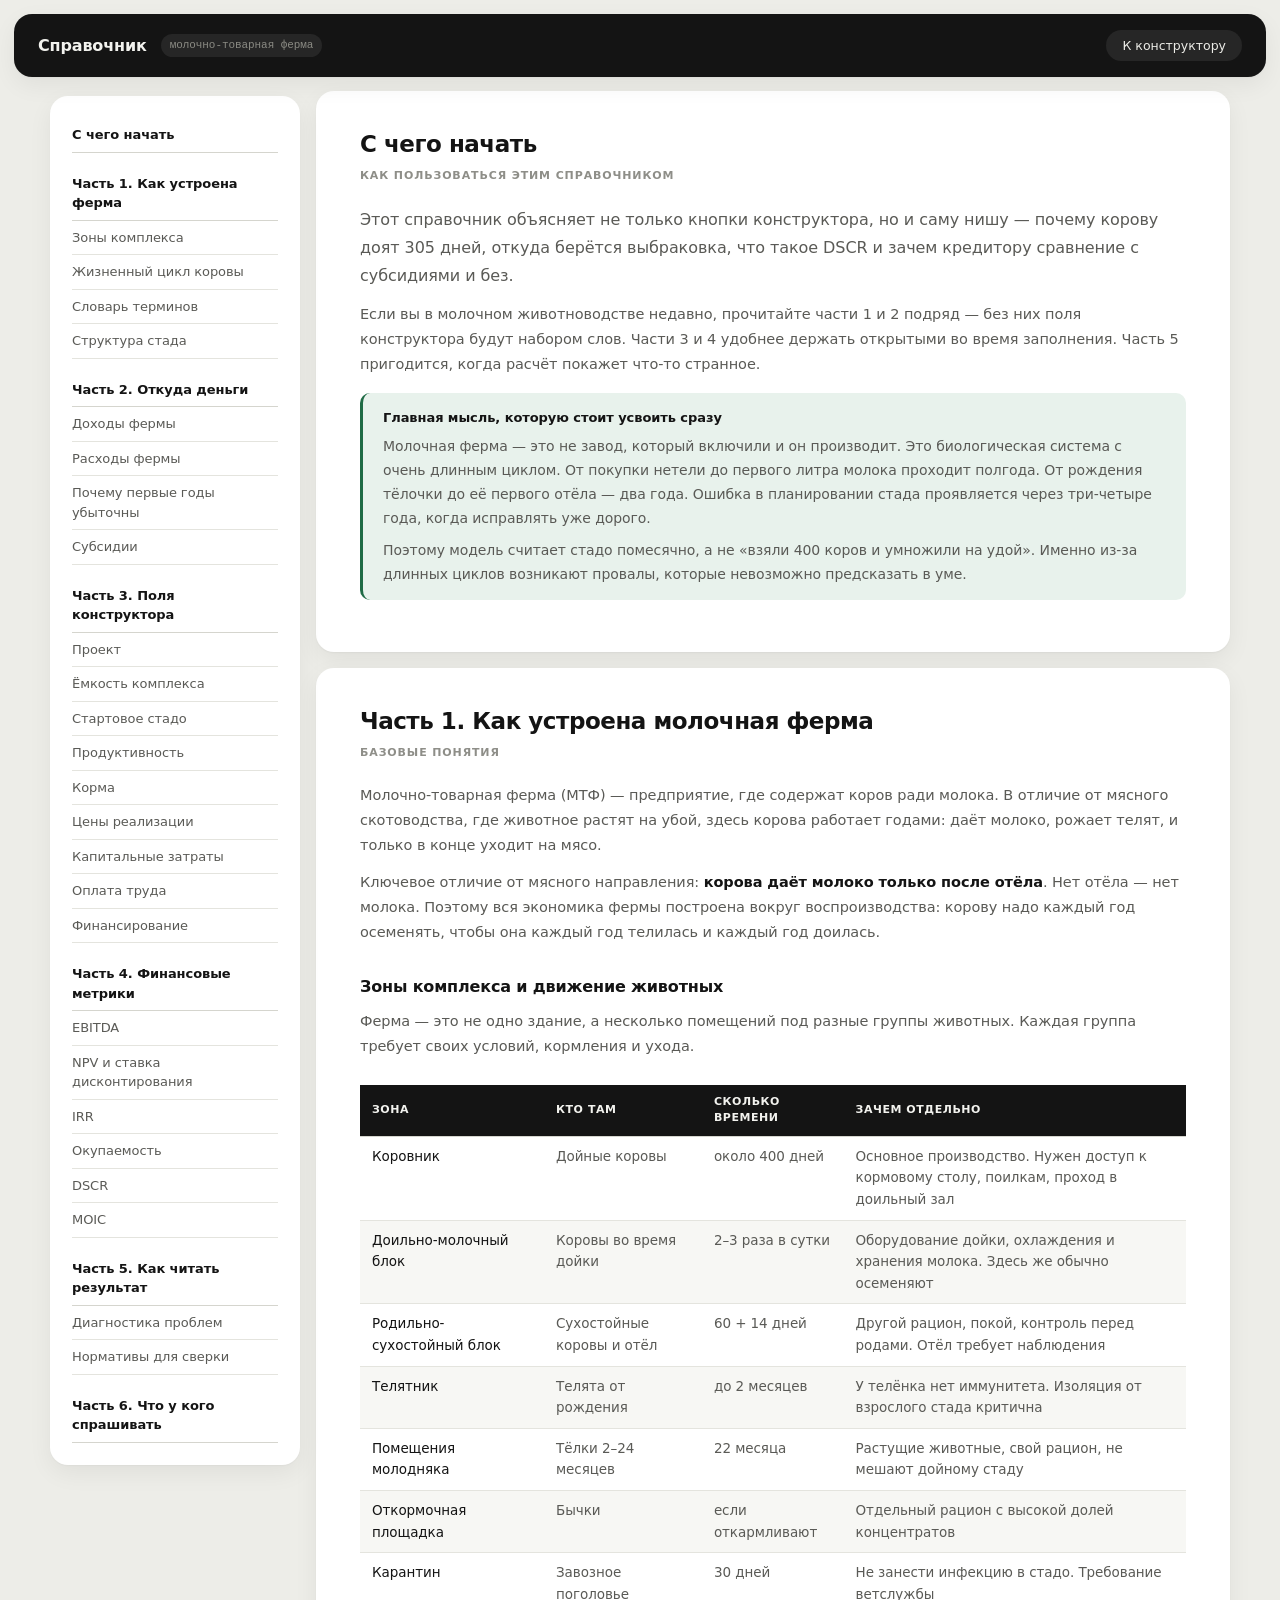
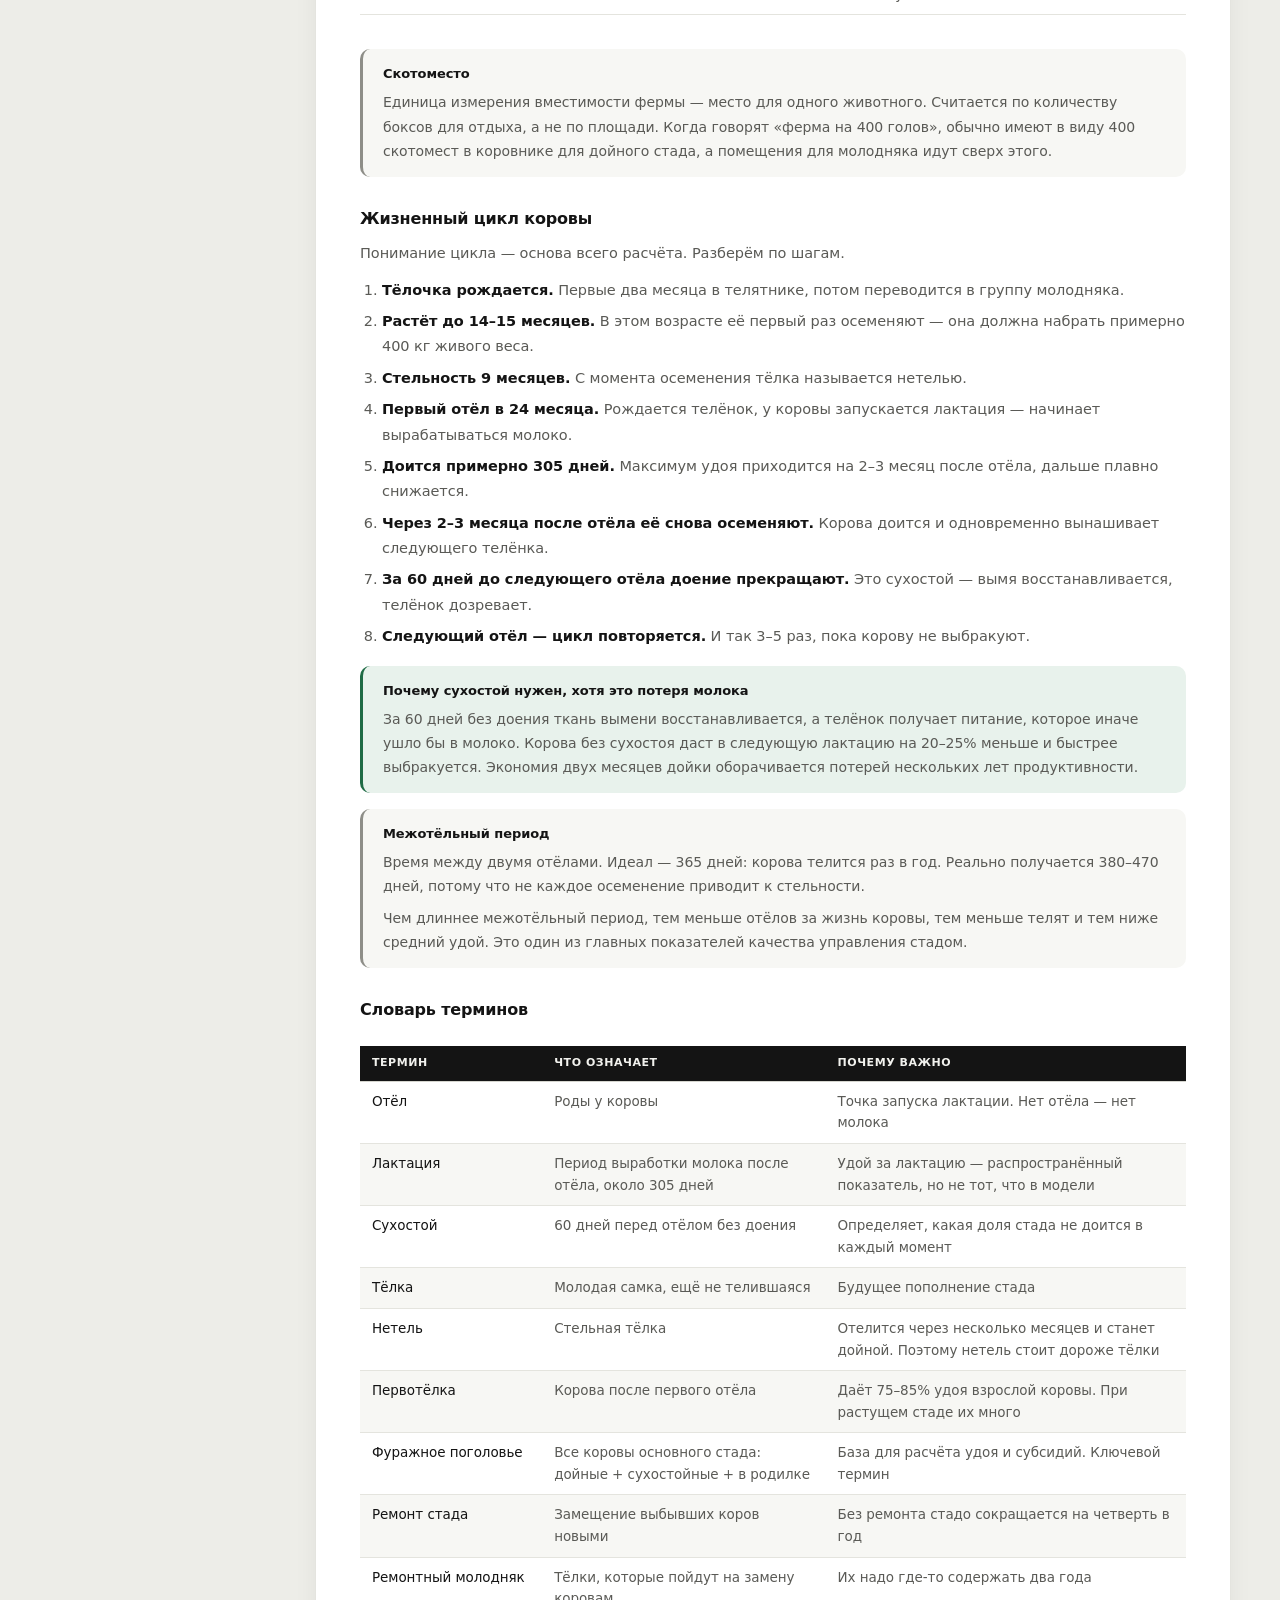
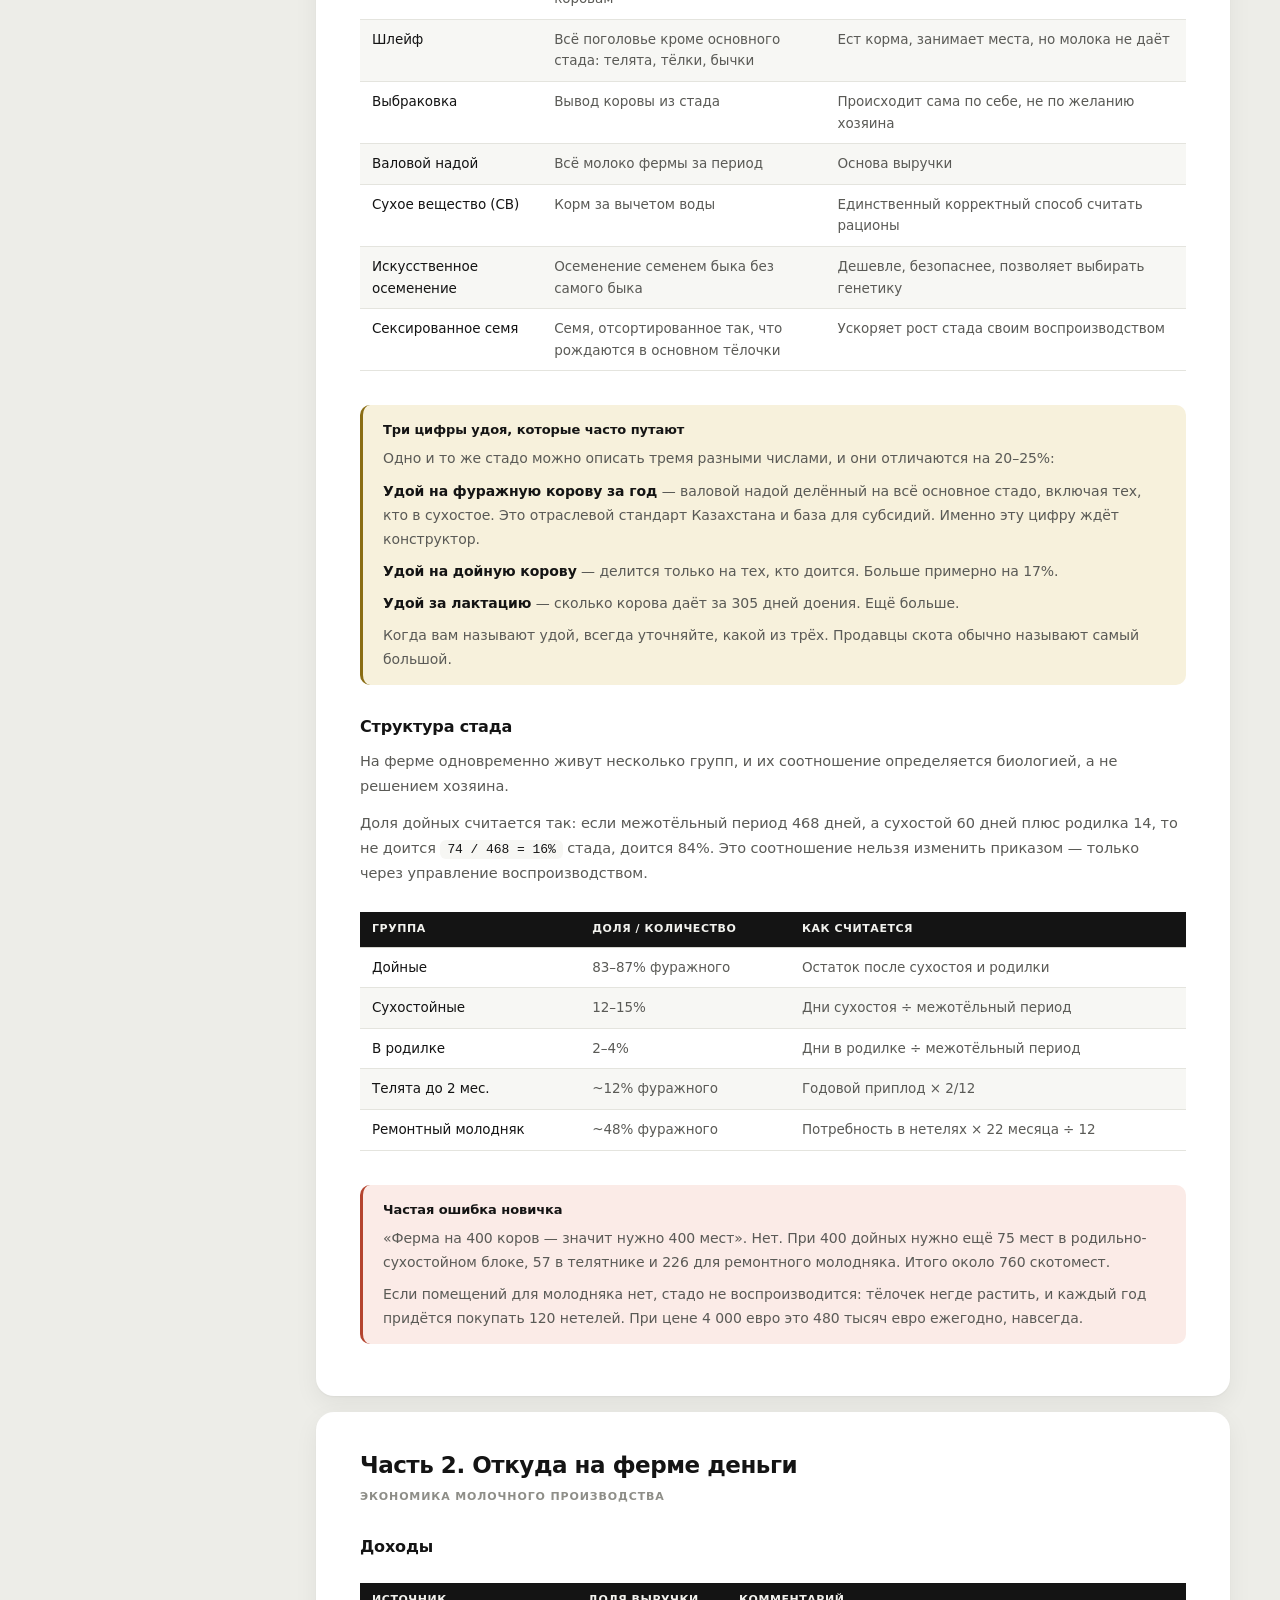
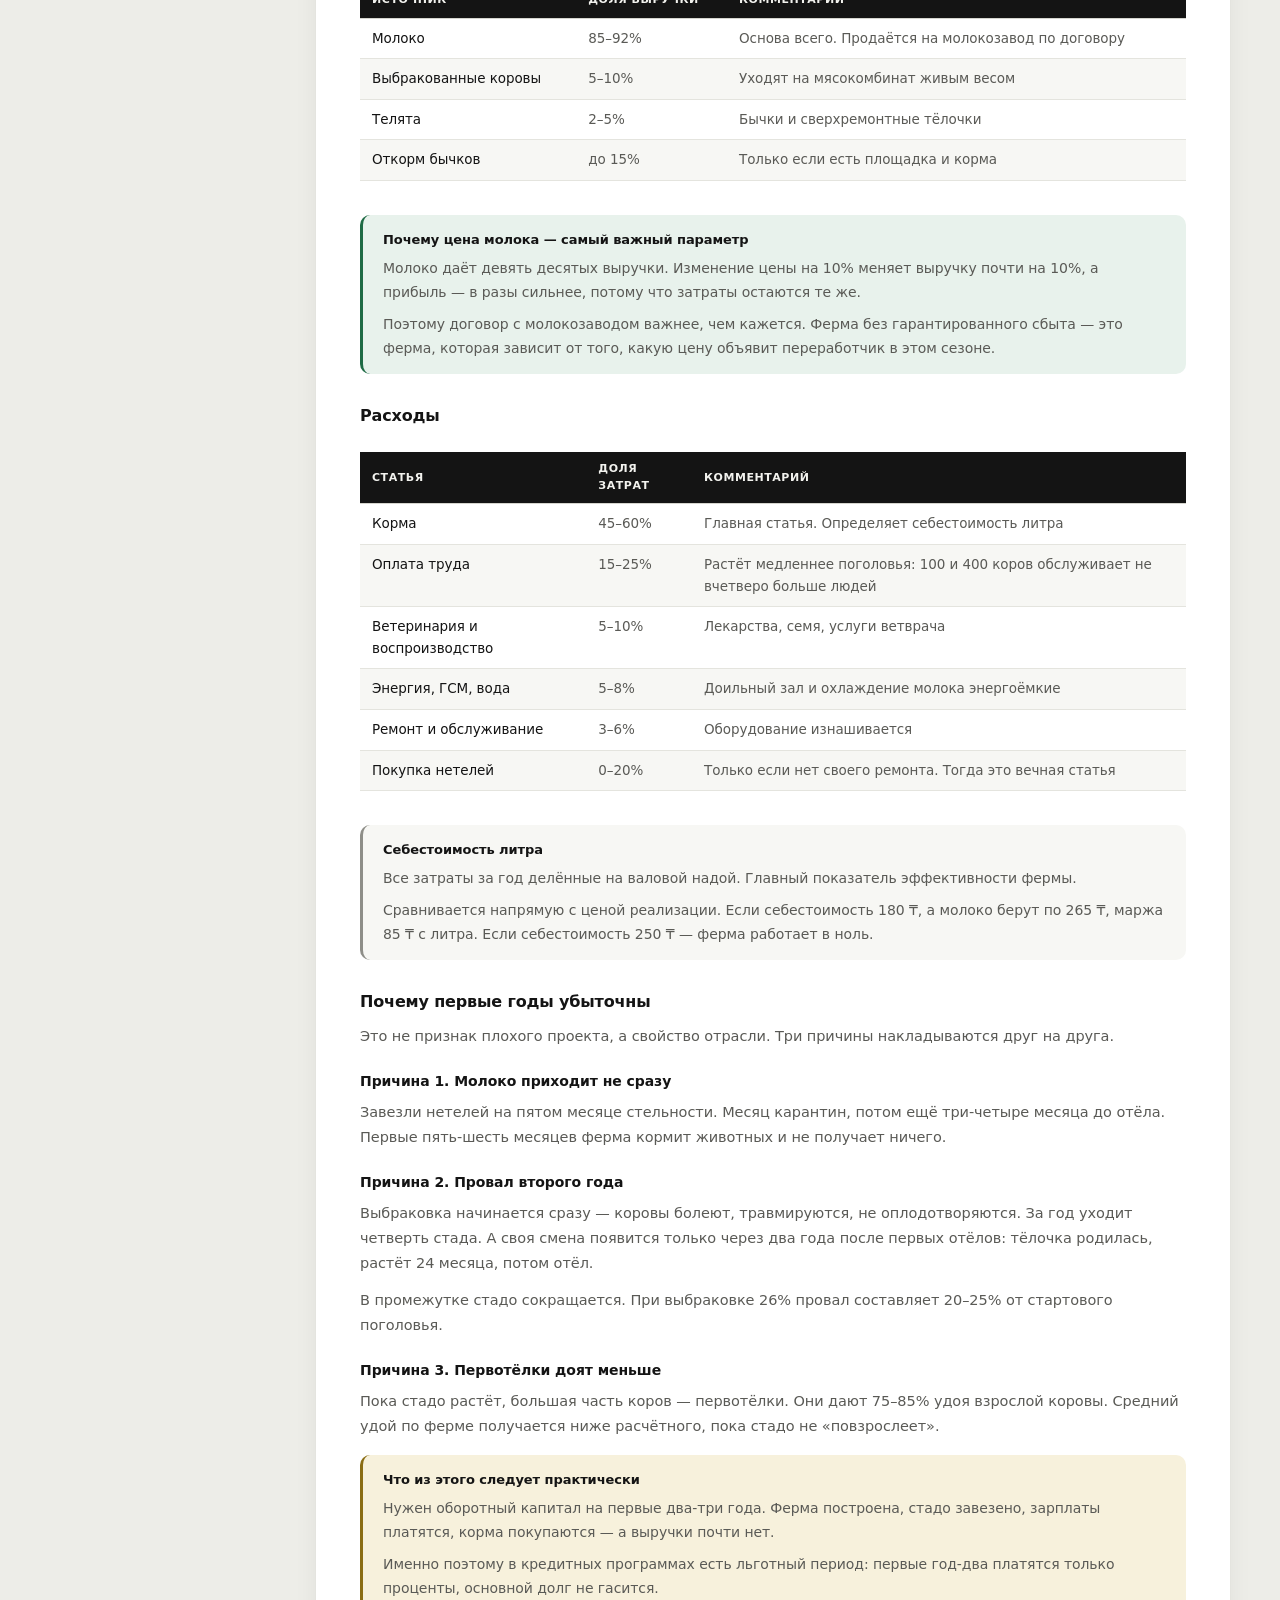
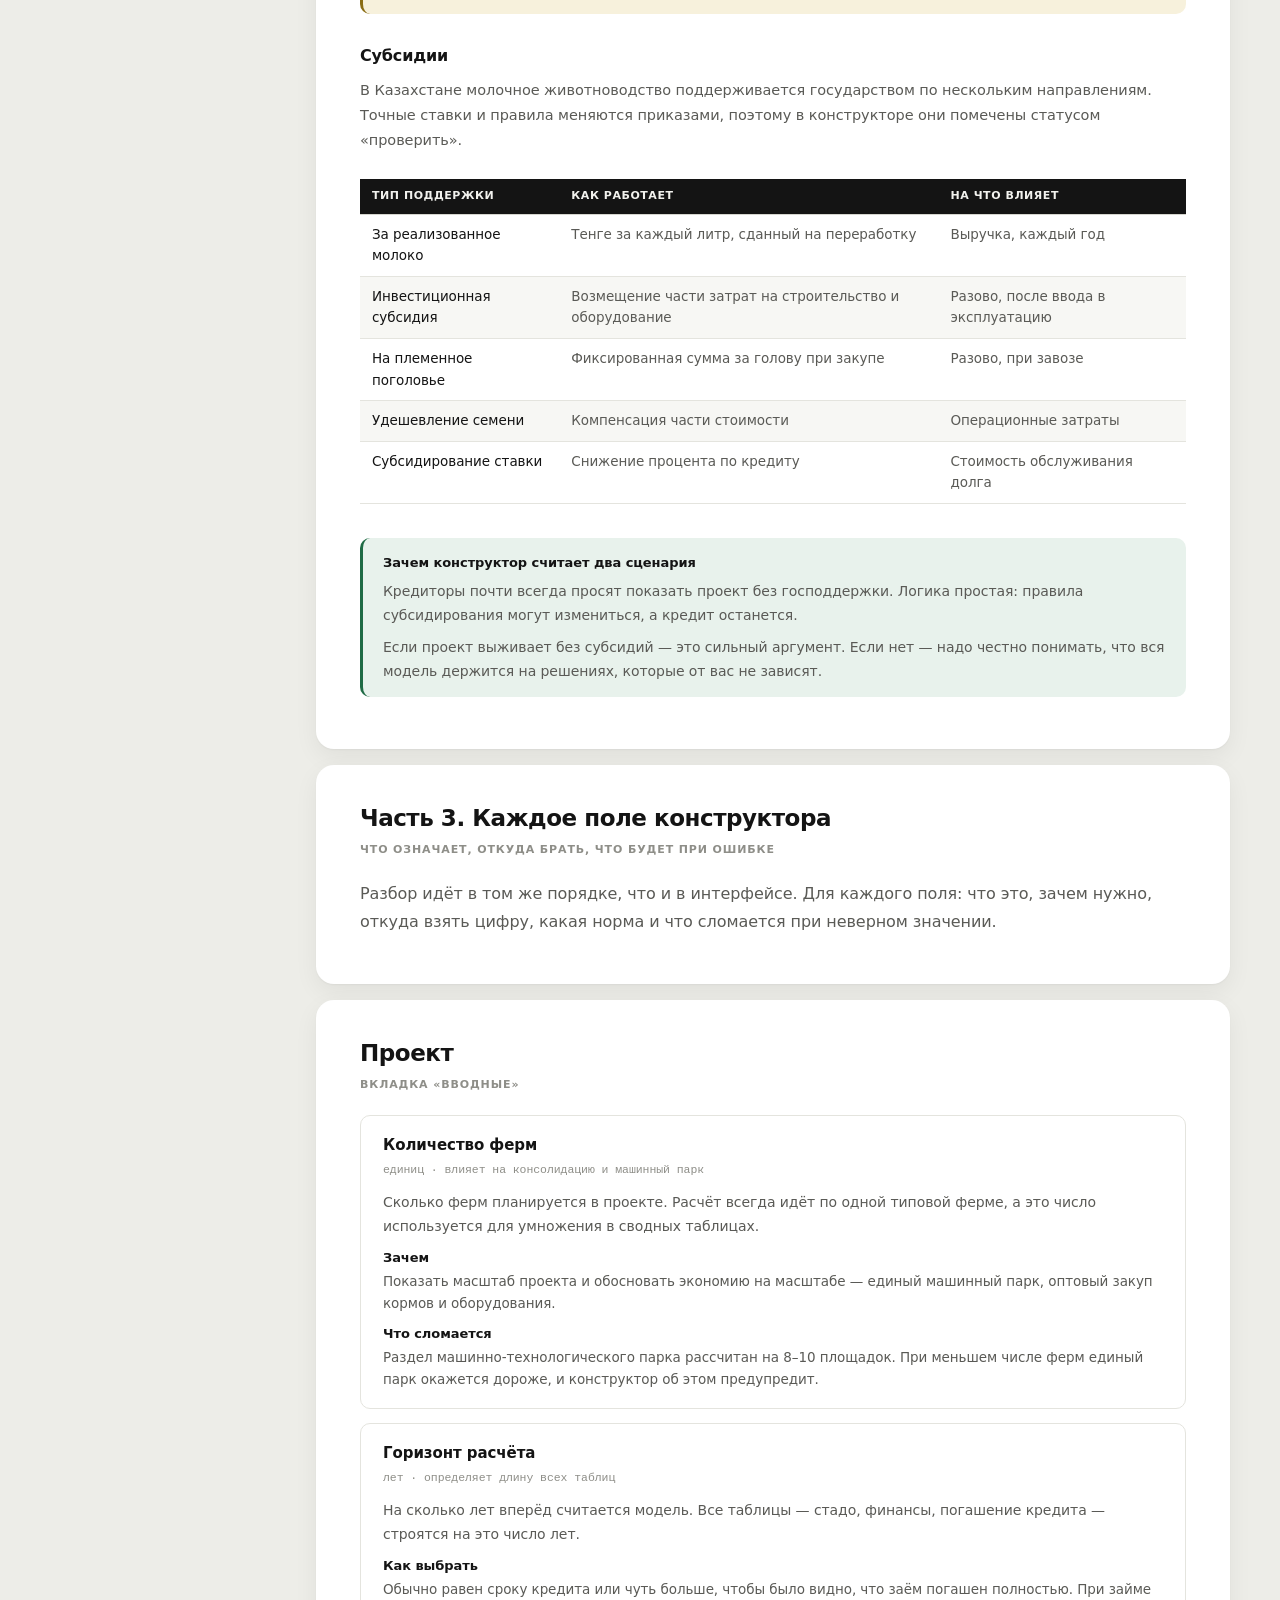
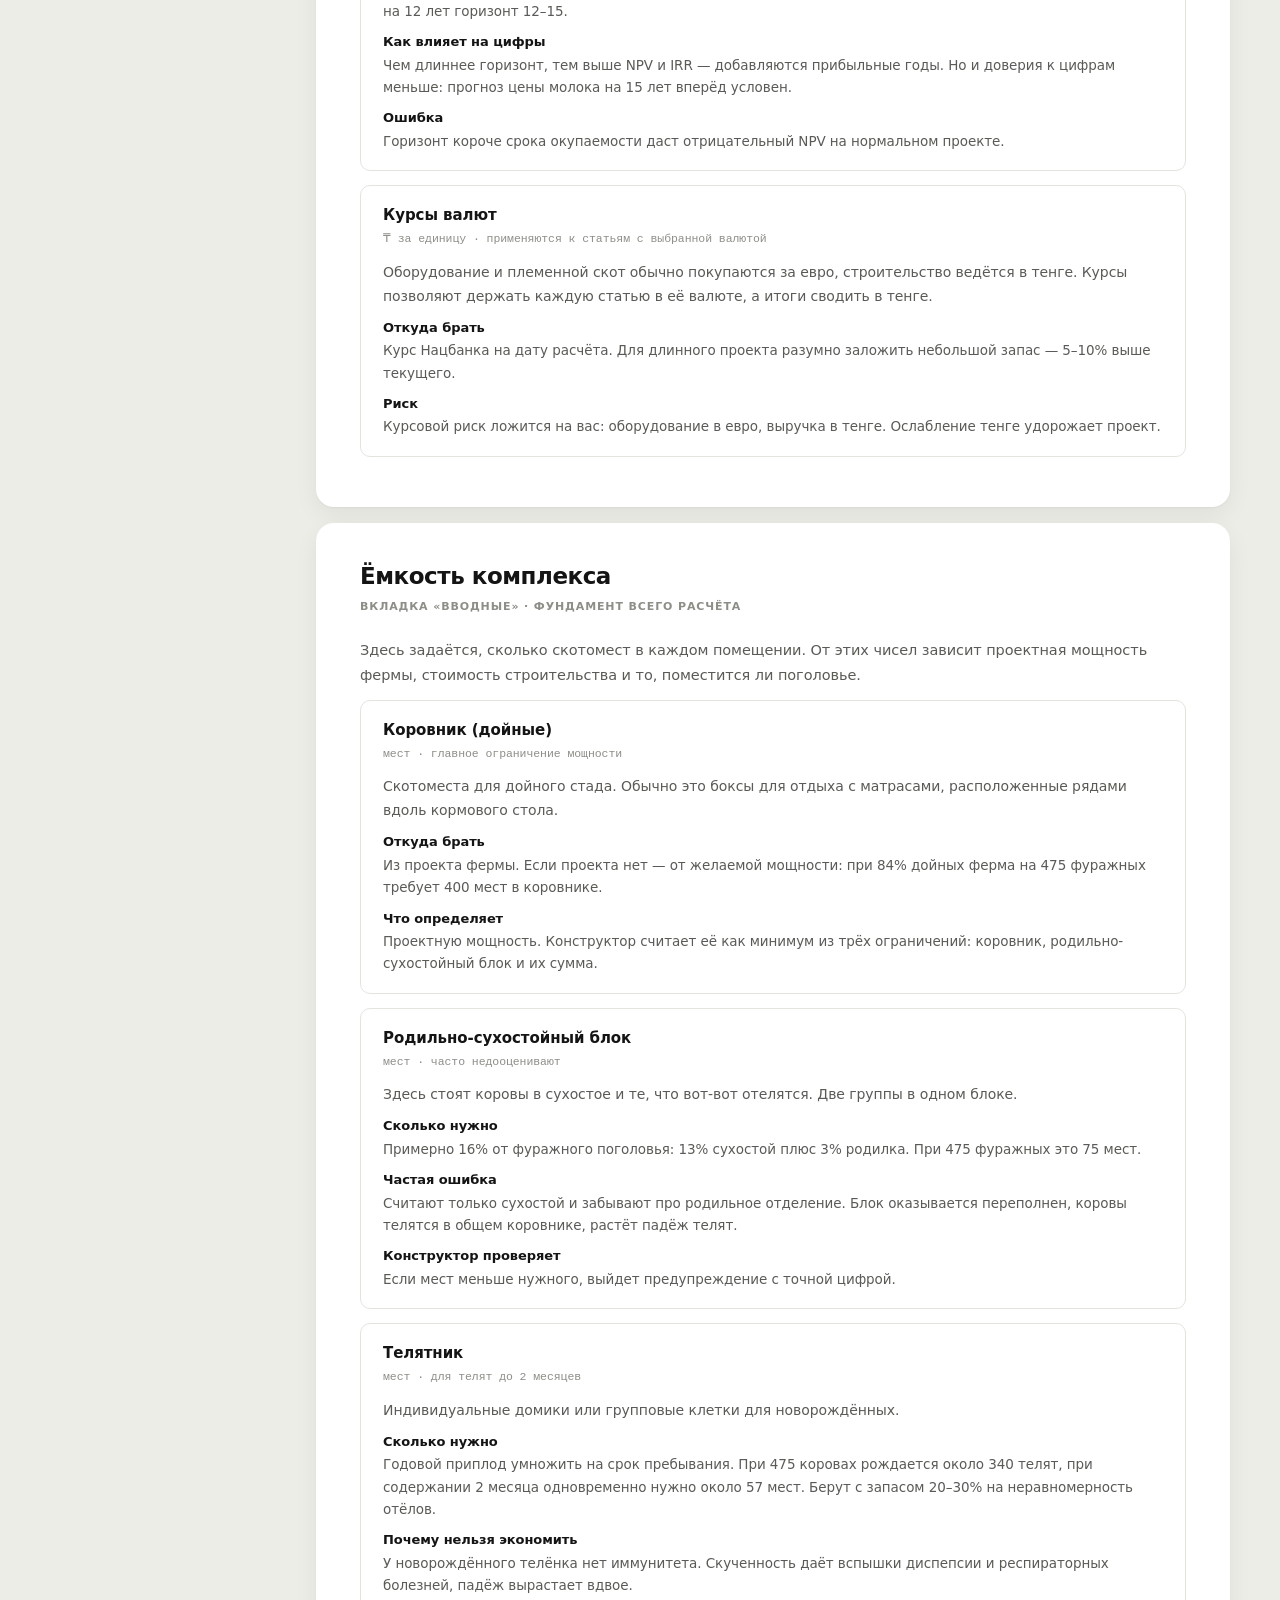
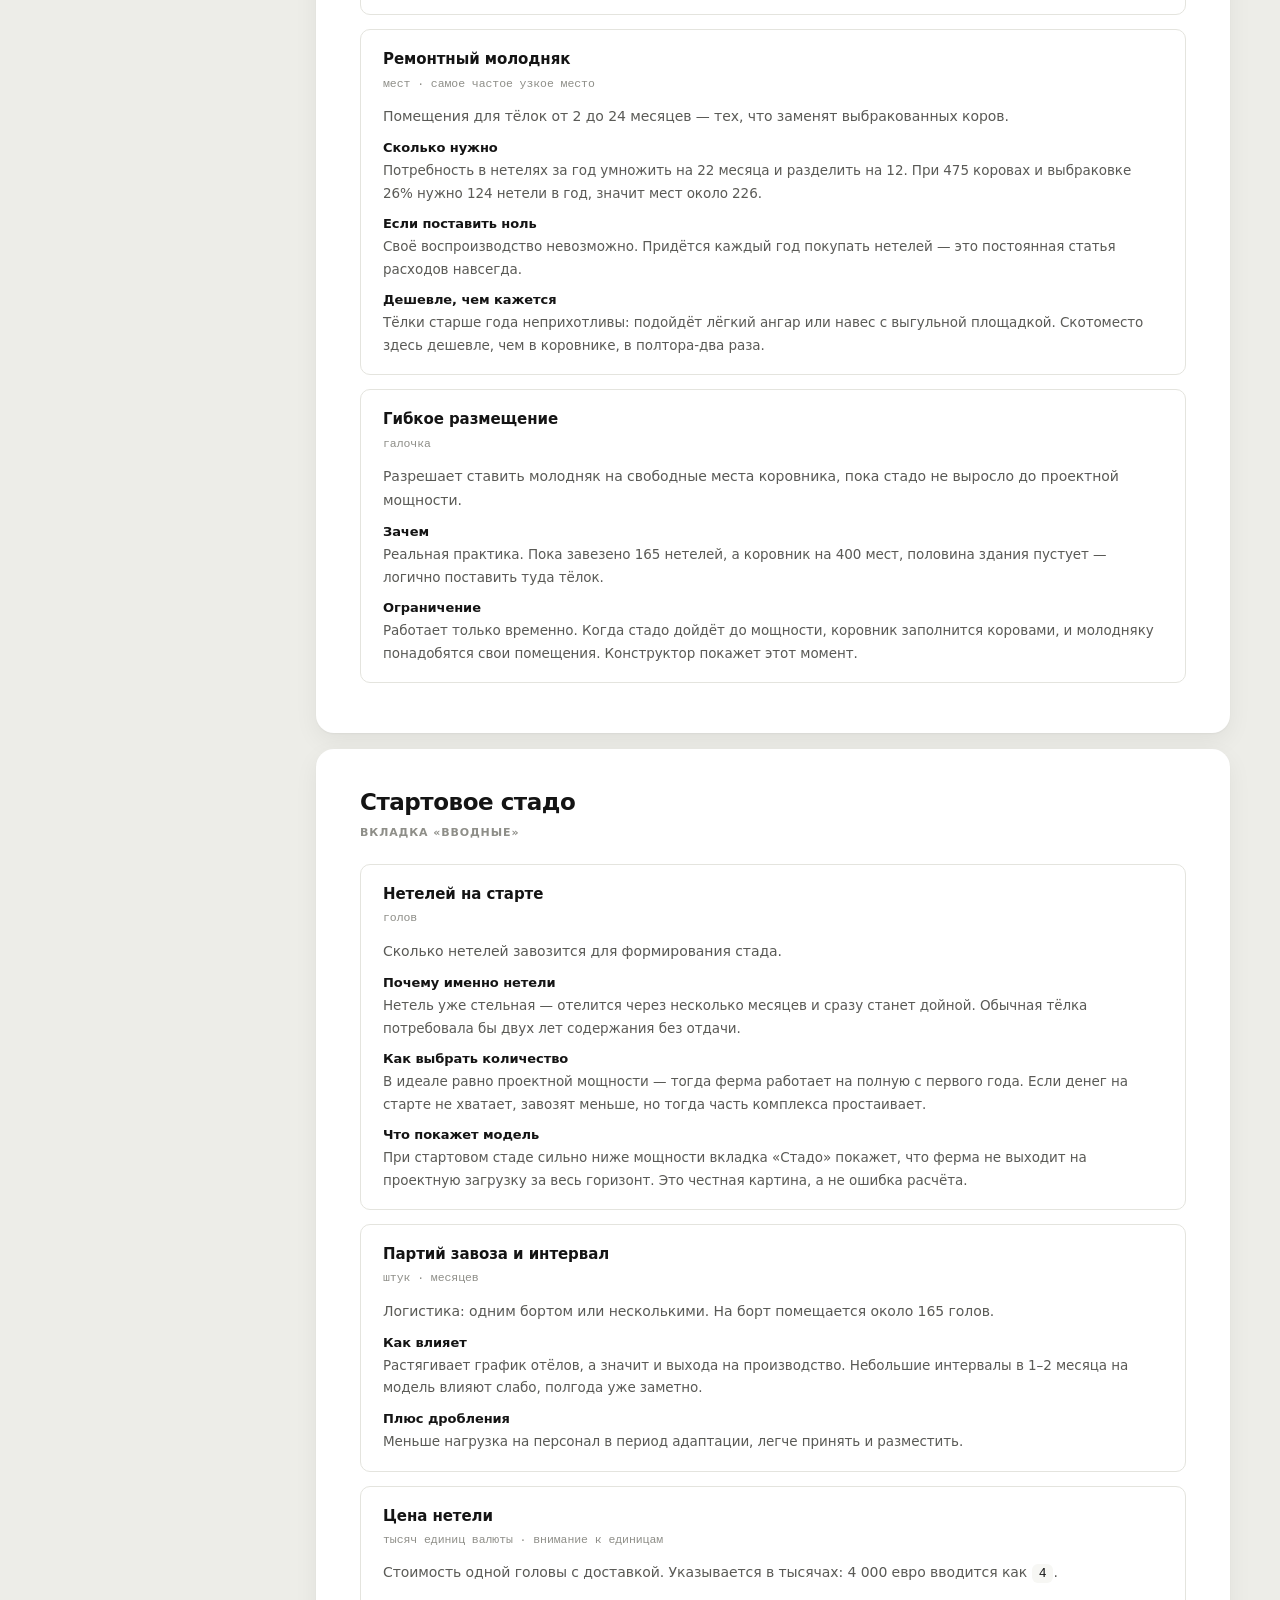
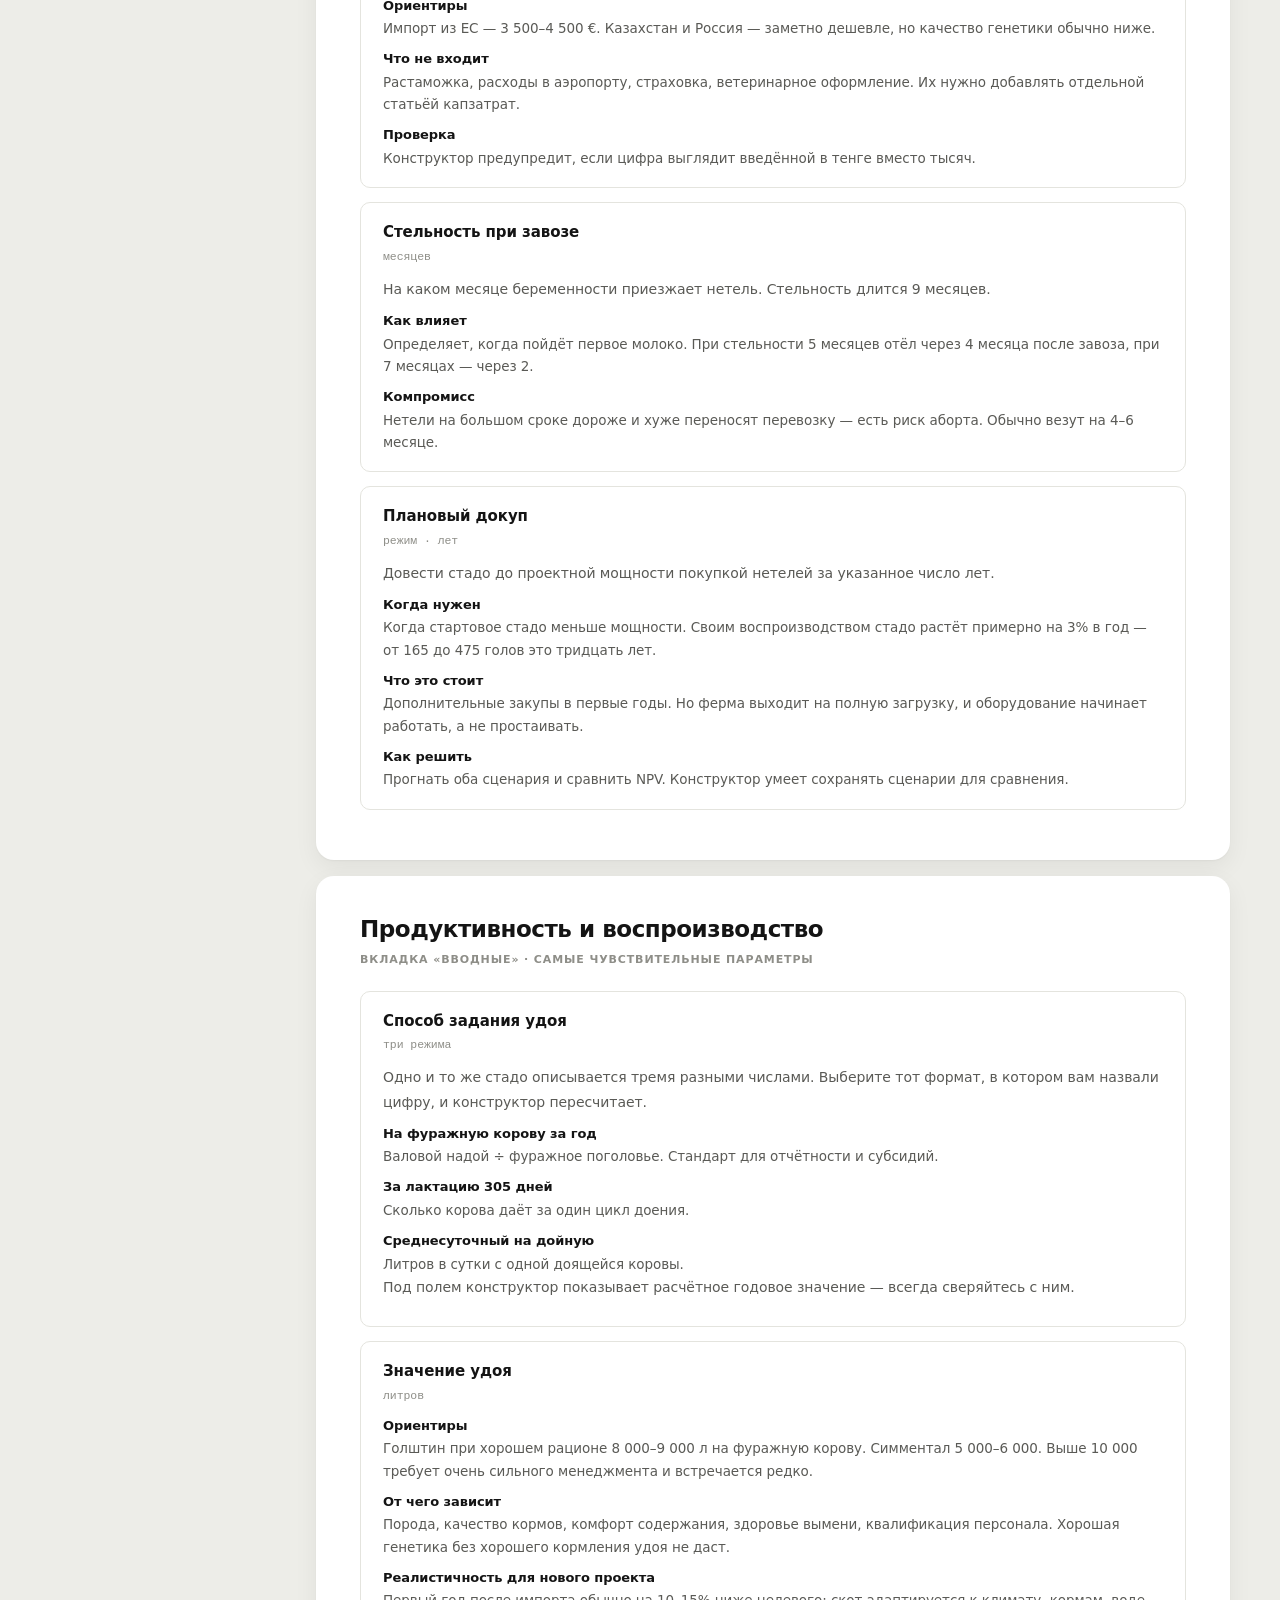
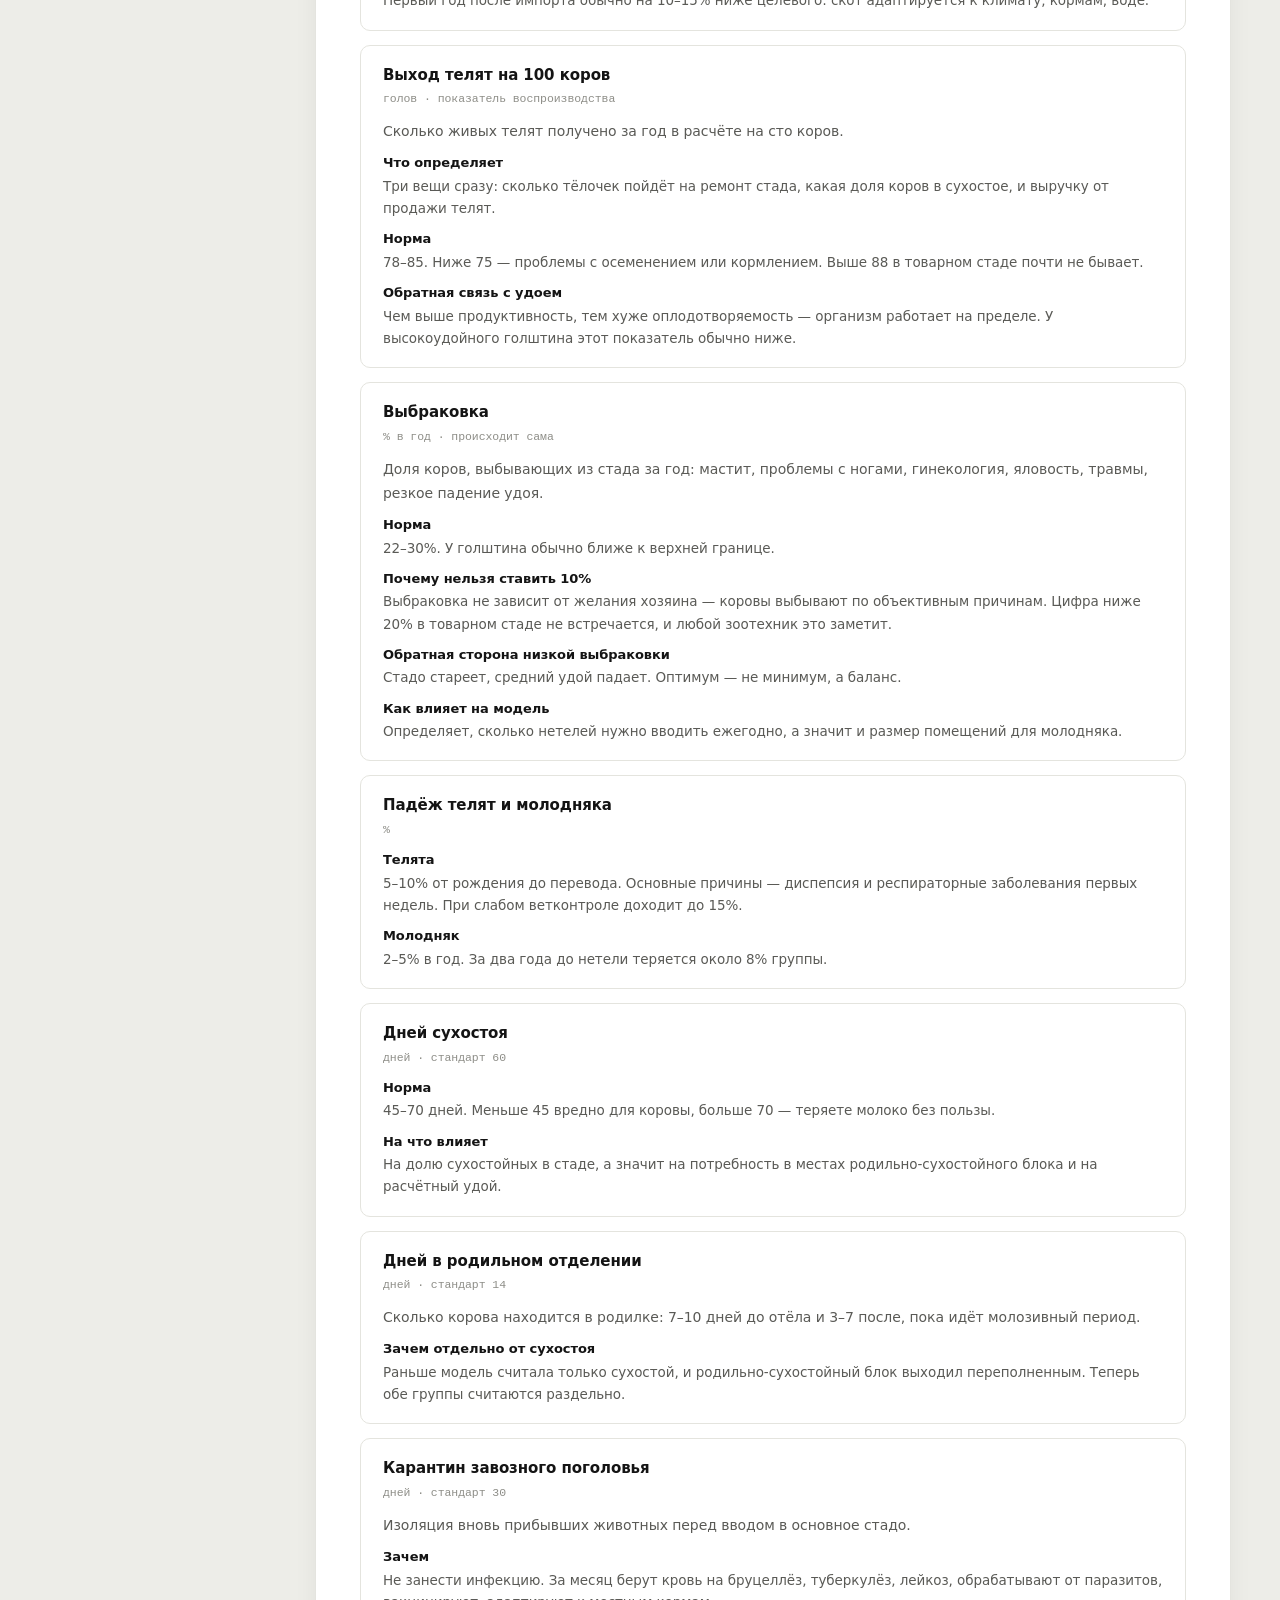
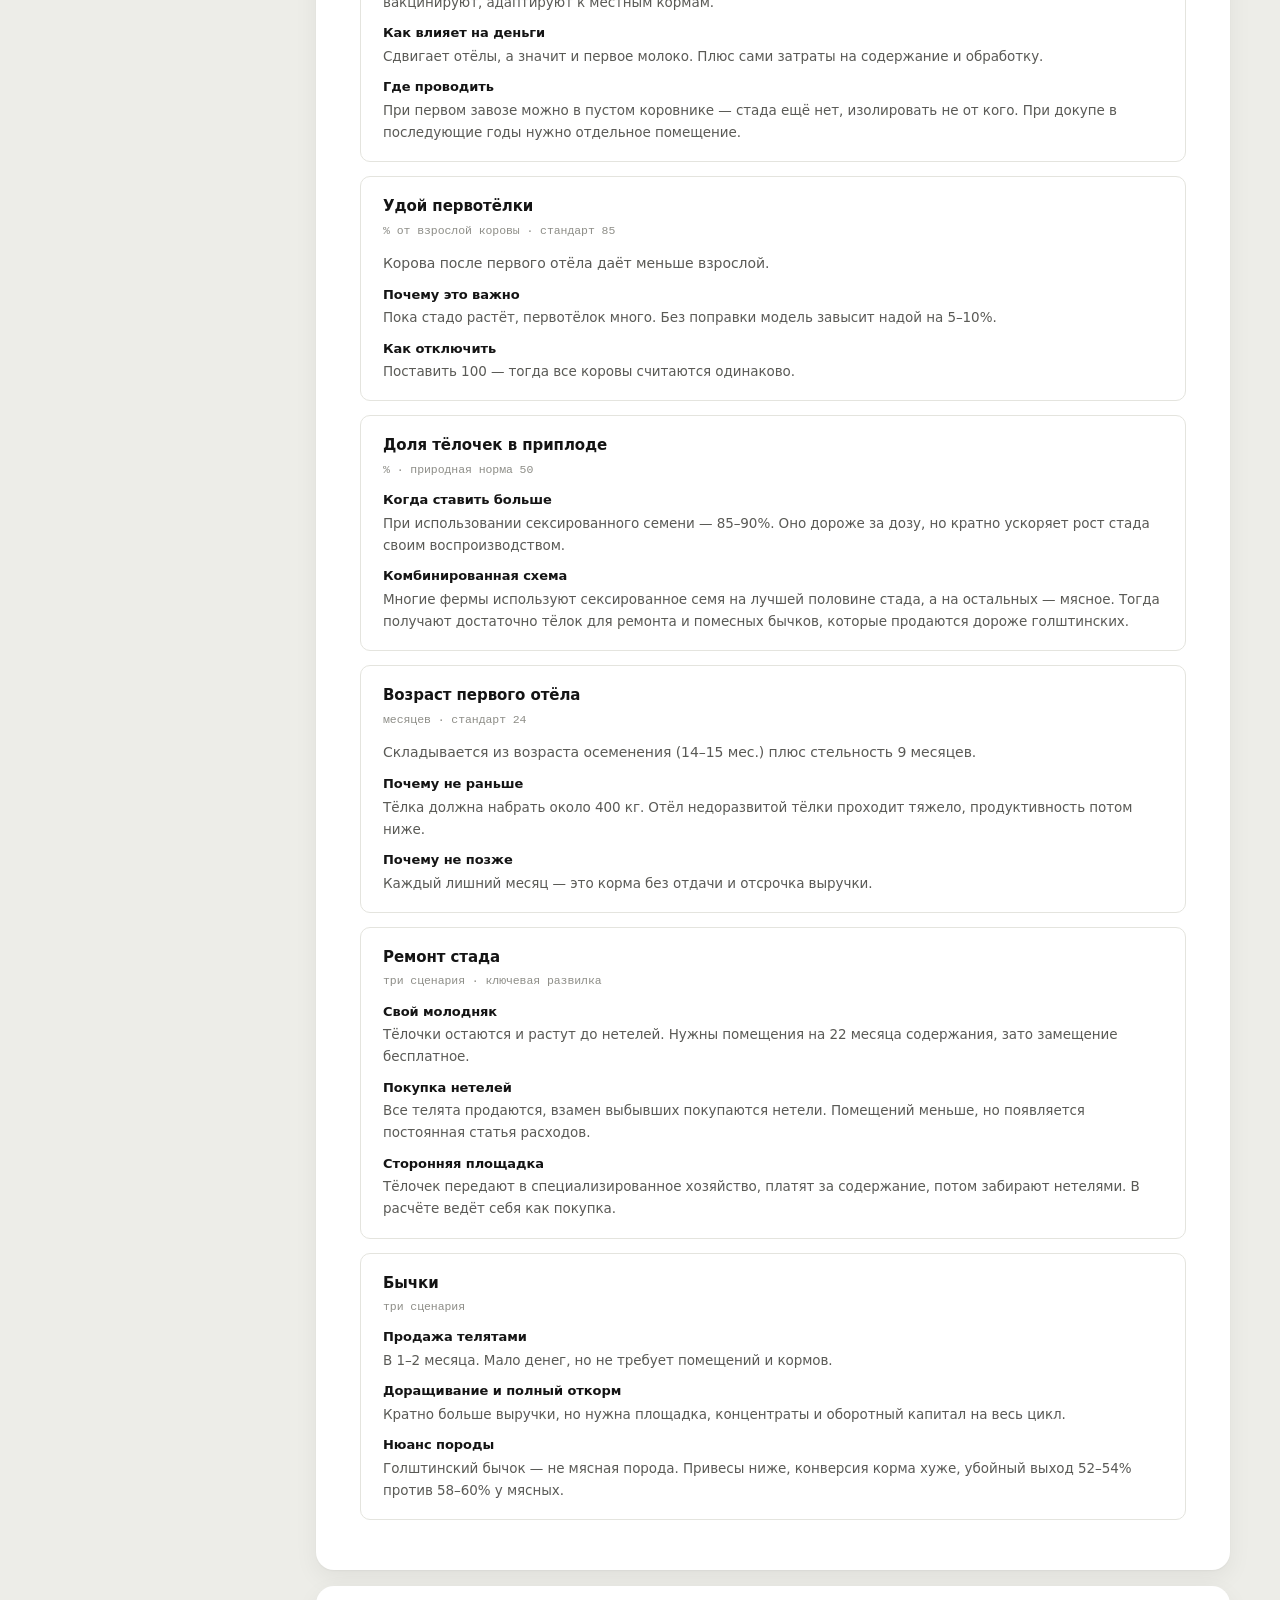
==== commit a4c8b104: "Left-align prose cells in guide tables th,td{text-align:right} из style.css написано под числовые та" ====
--- a/guide.html
+++ b/guide.html
@@ -33,7 +33,9 @@
   article table{border-collapse:collapse;width:100%;margin:14px 0 18px;font-size:13.5px}
   article th{background:var(--dark);color:#F2F2EE;padding:9px 12px;text-align:left;font-size:11px;
     text-transform:uppercase;letter-spacing:.05em;font-weight:600}
-  article td{padding:9px 12px;border-bottom:1px solid var(--line);color:var(--ink-2);vertical-align:top;line-height:1.6}
+  /* text-align:left против th,td{text-align:right} из style.css: там таблицы
+     числовые, здесь в ячейках проза. Числовые .n ниже остаются правыми. */
+  article td{padding:9px 12px;border-bottom:1px solid var(--line);color:var(--ink-2);vertical-align:top;line-height:1.6;text-align:left}
   article td:first-child{color:var(--ink);font-weight:500}
   article tbody tr:nth-child(even){background:var(--surface-2)}
   /* style.css задаёт th,td{white-space:nowrap} под числовые таблицы
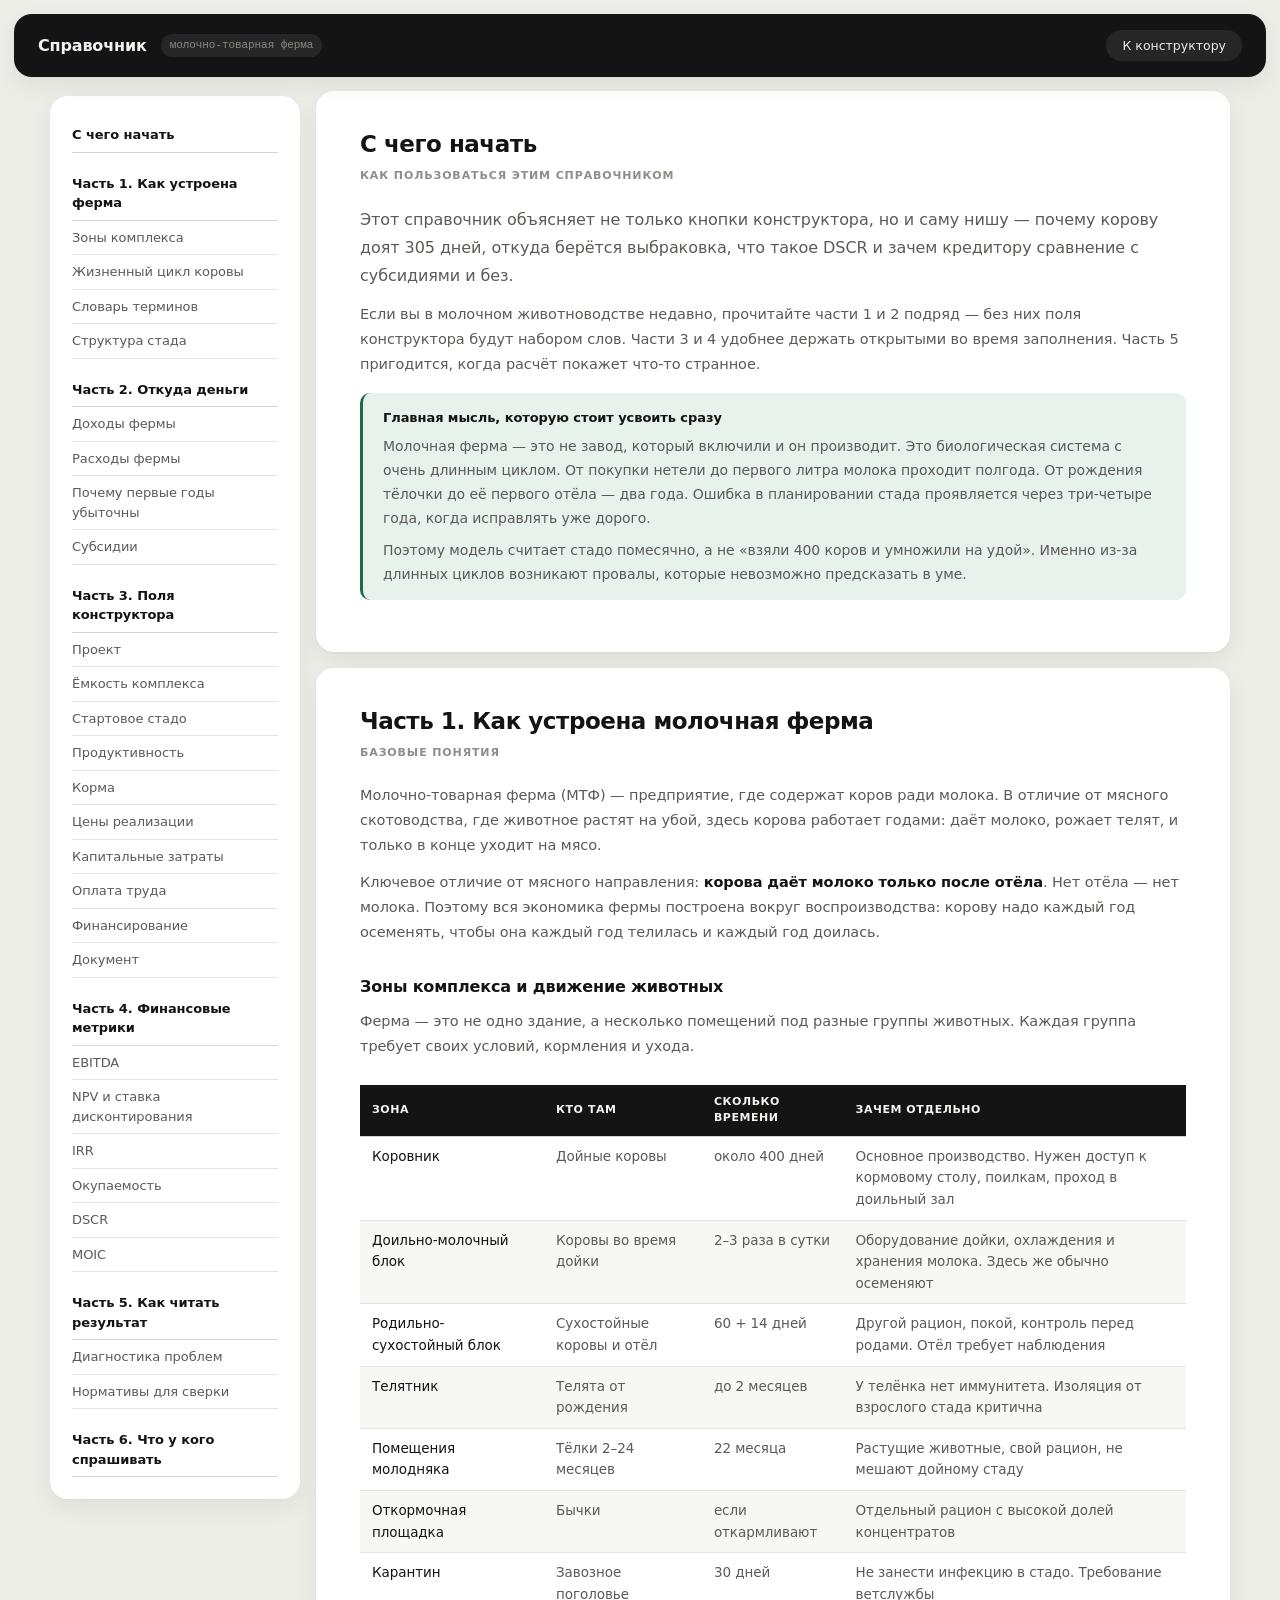
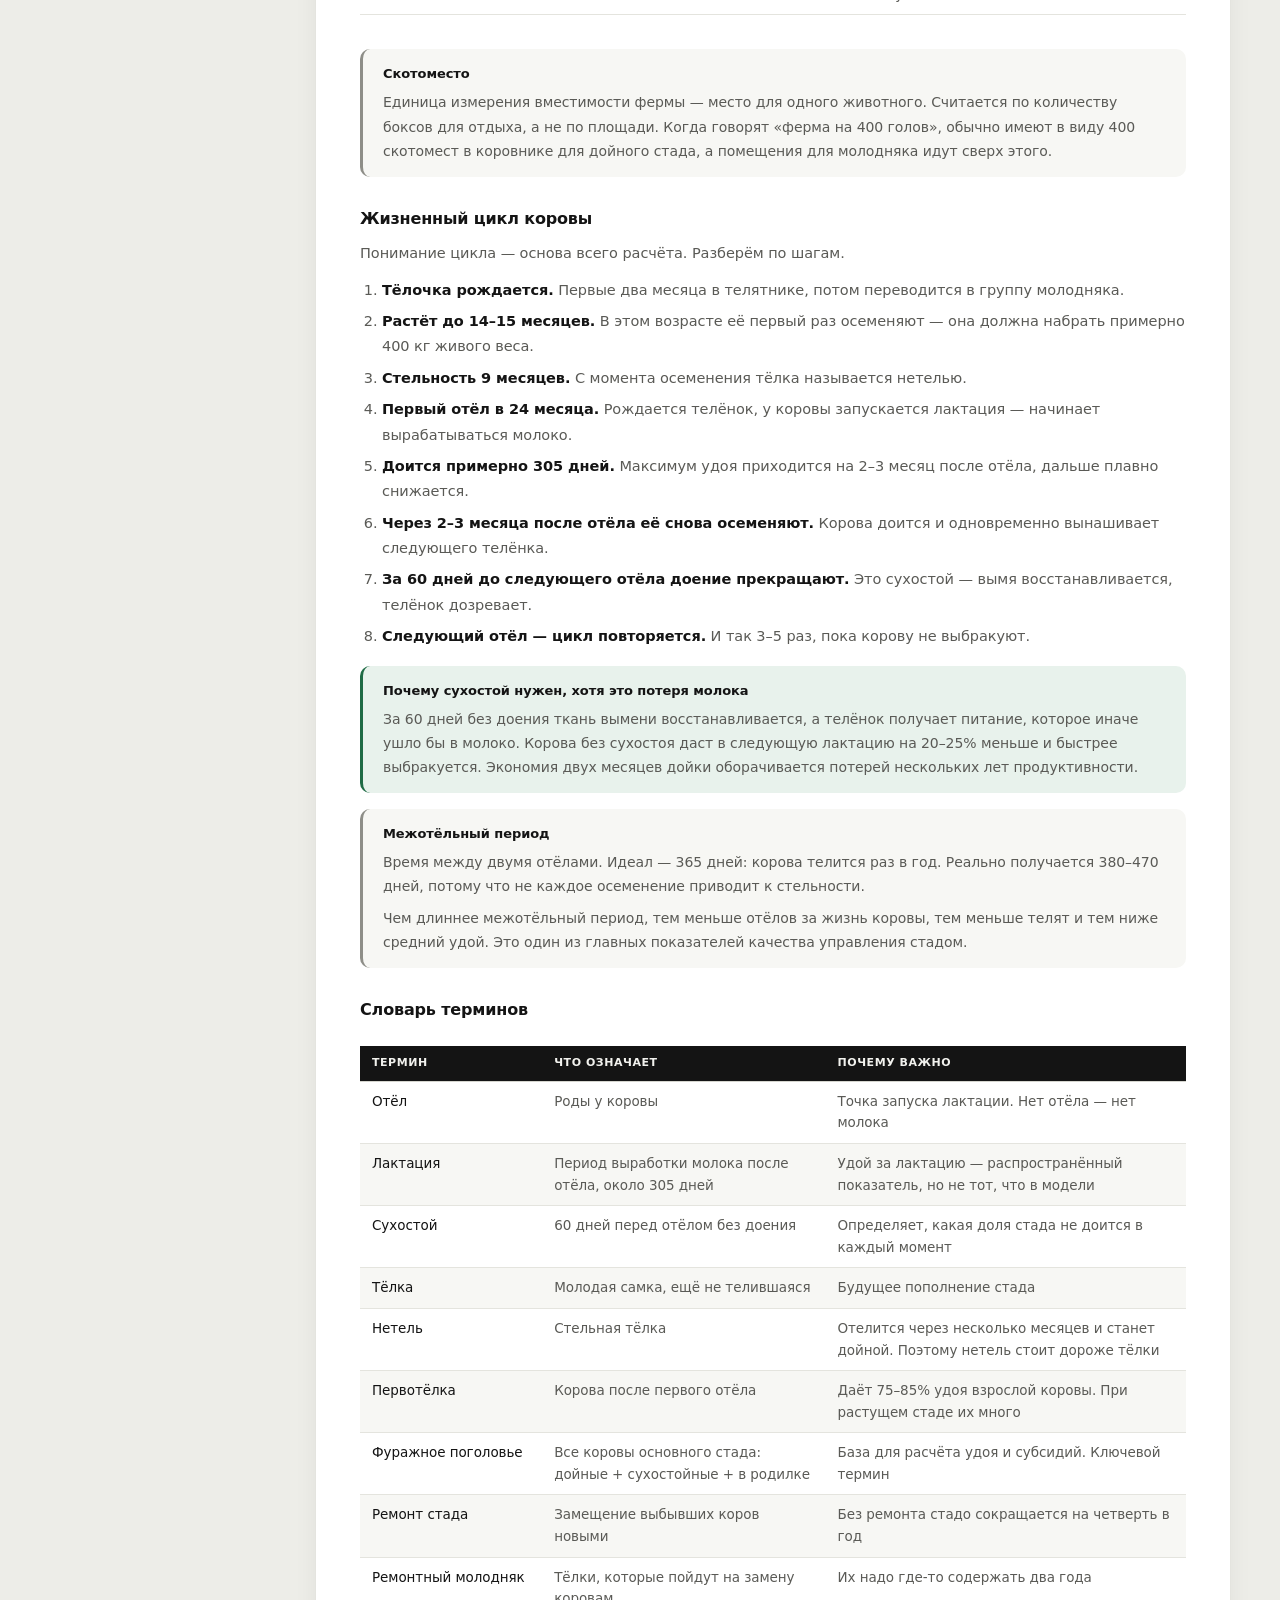
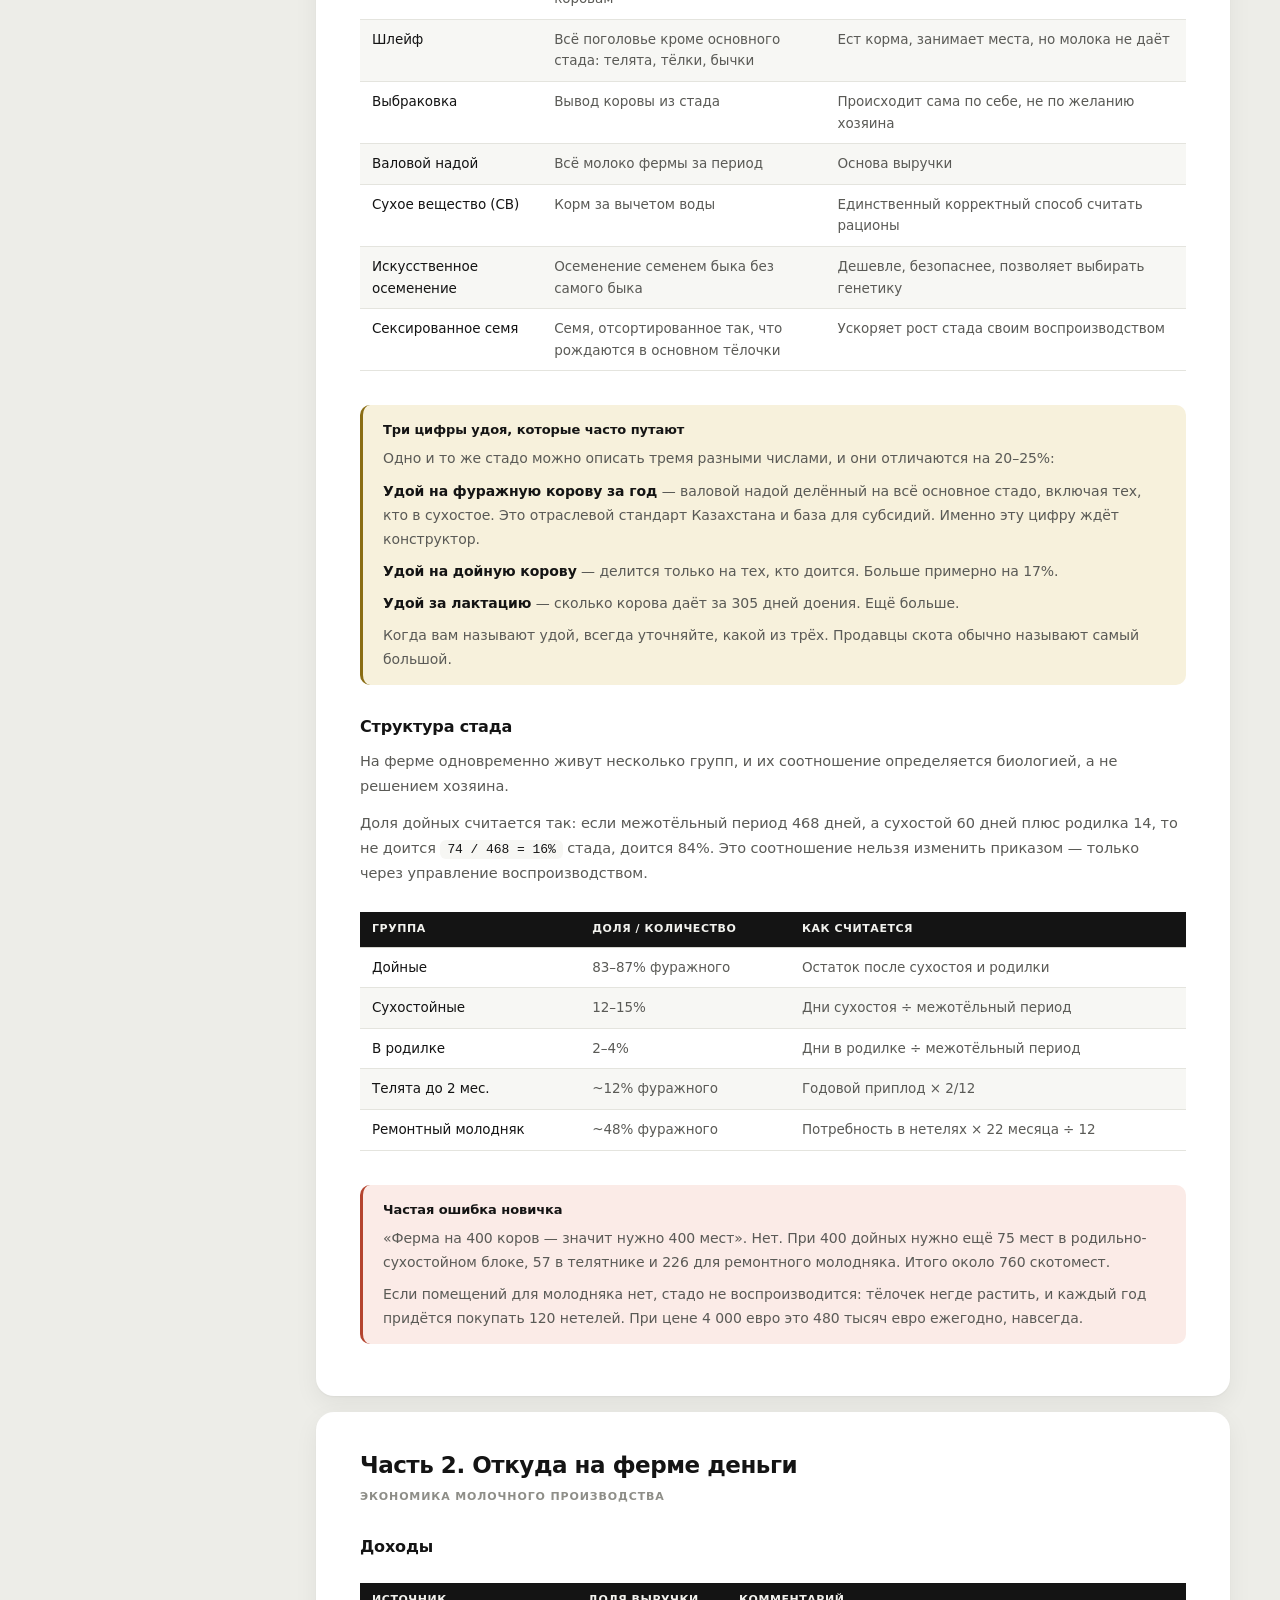
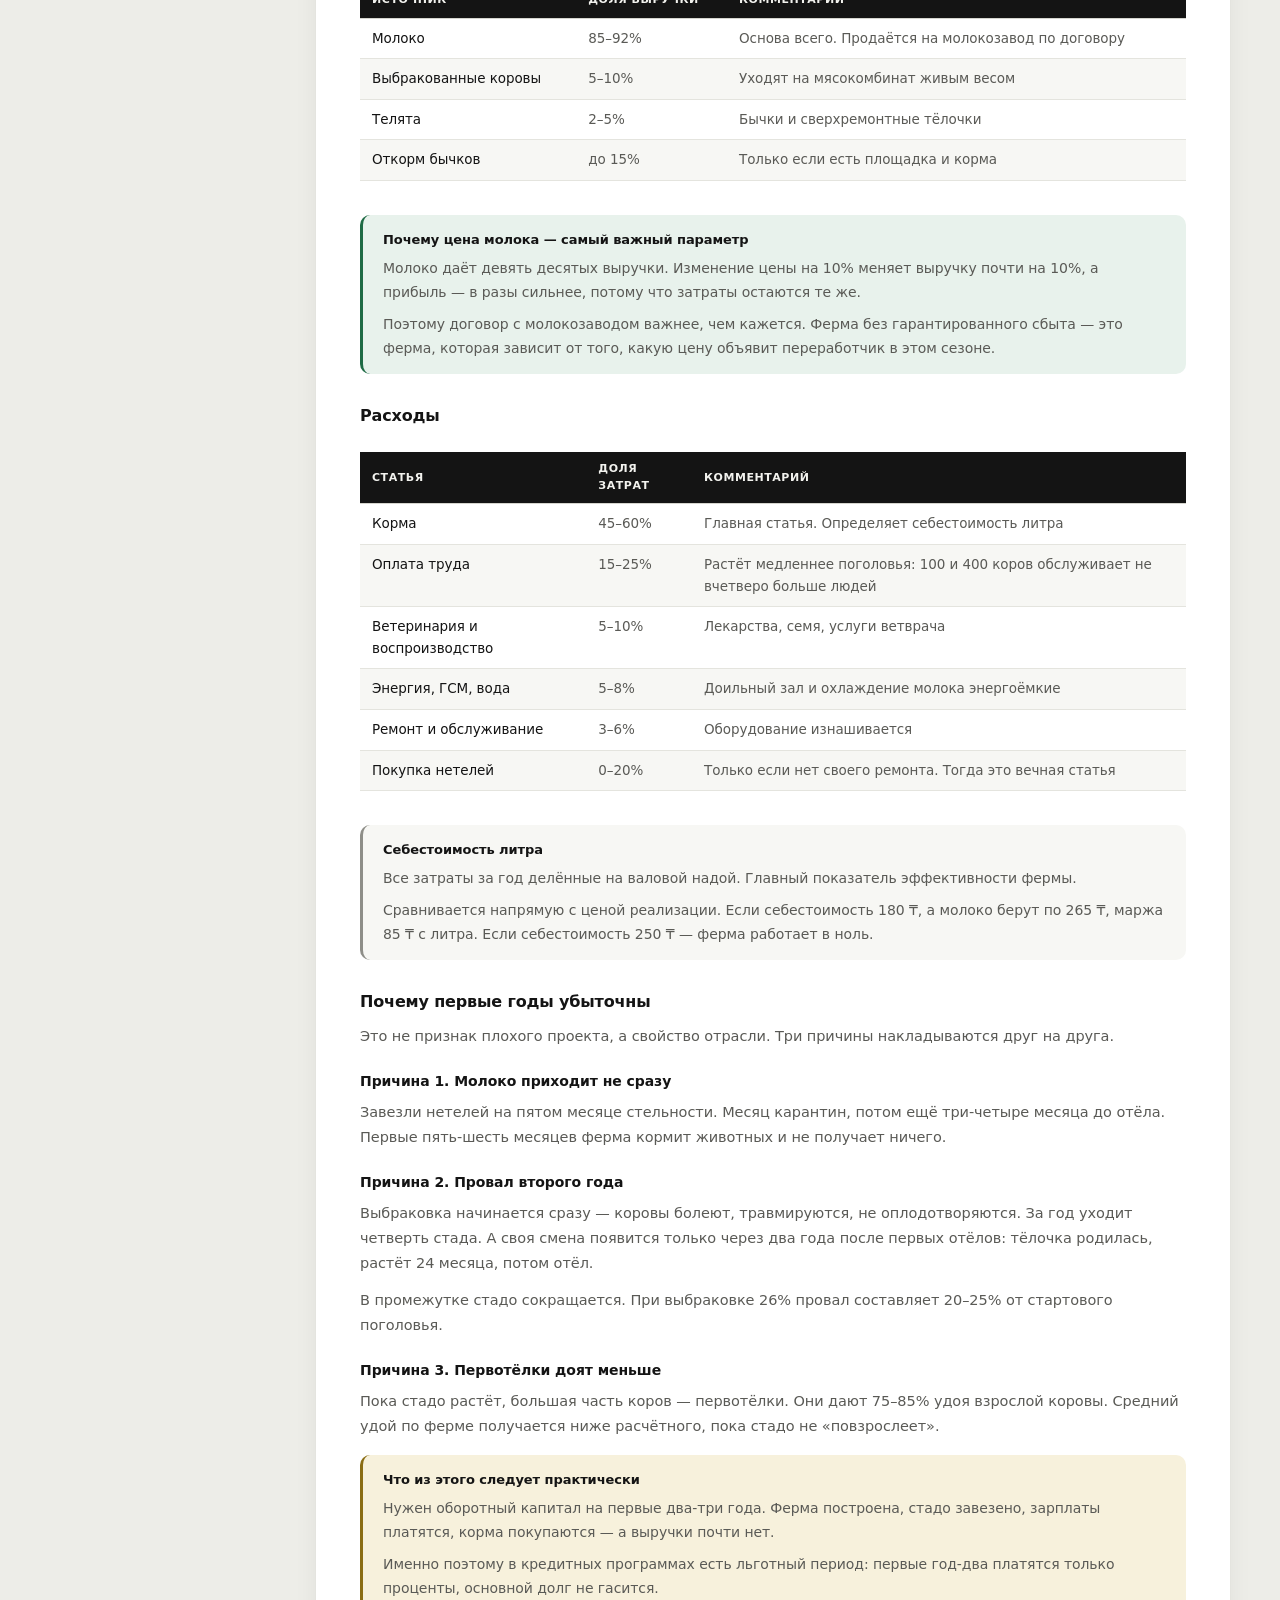
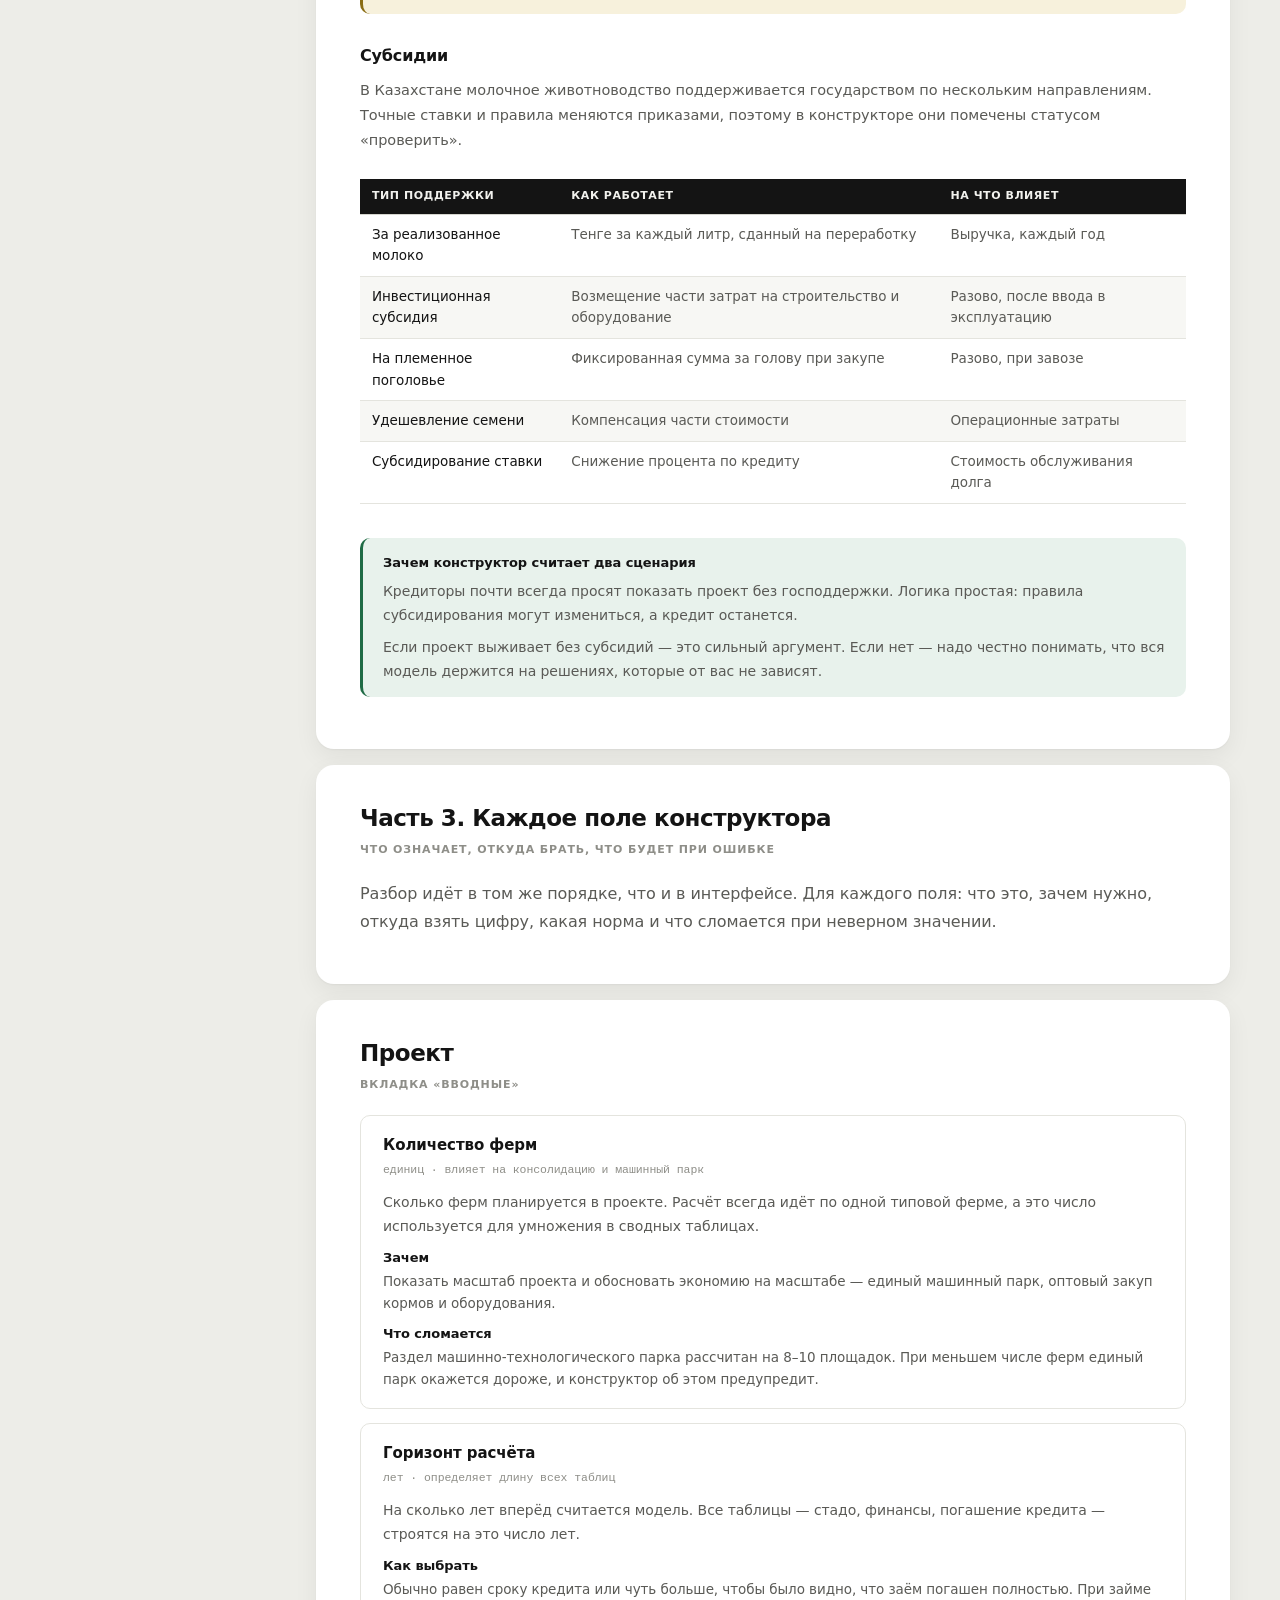
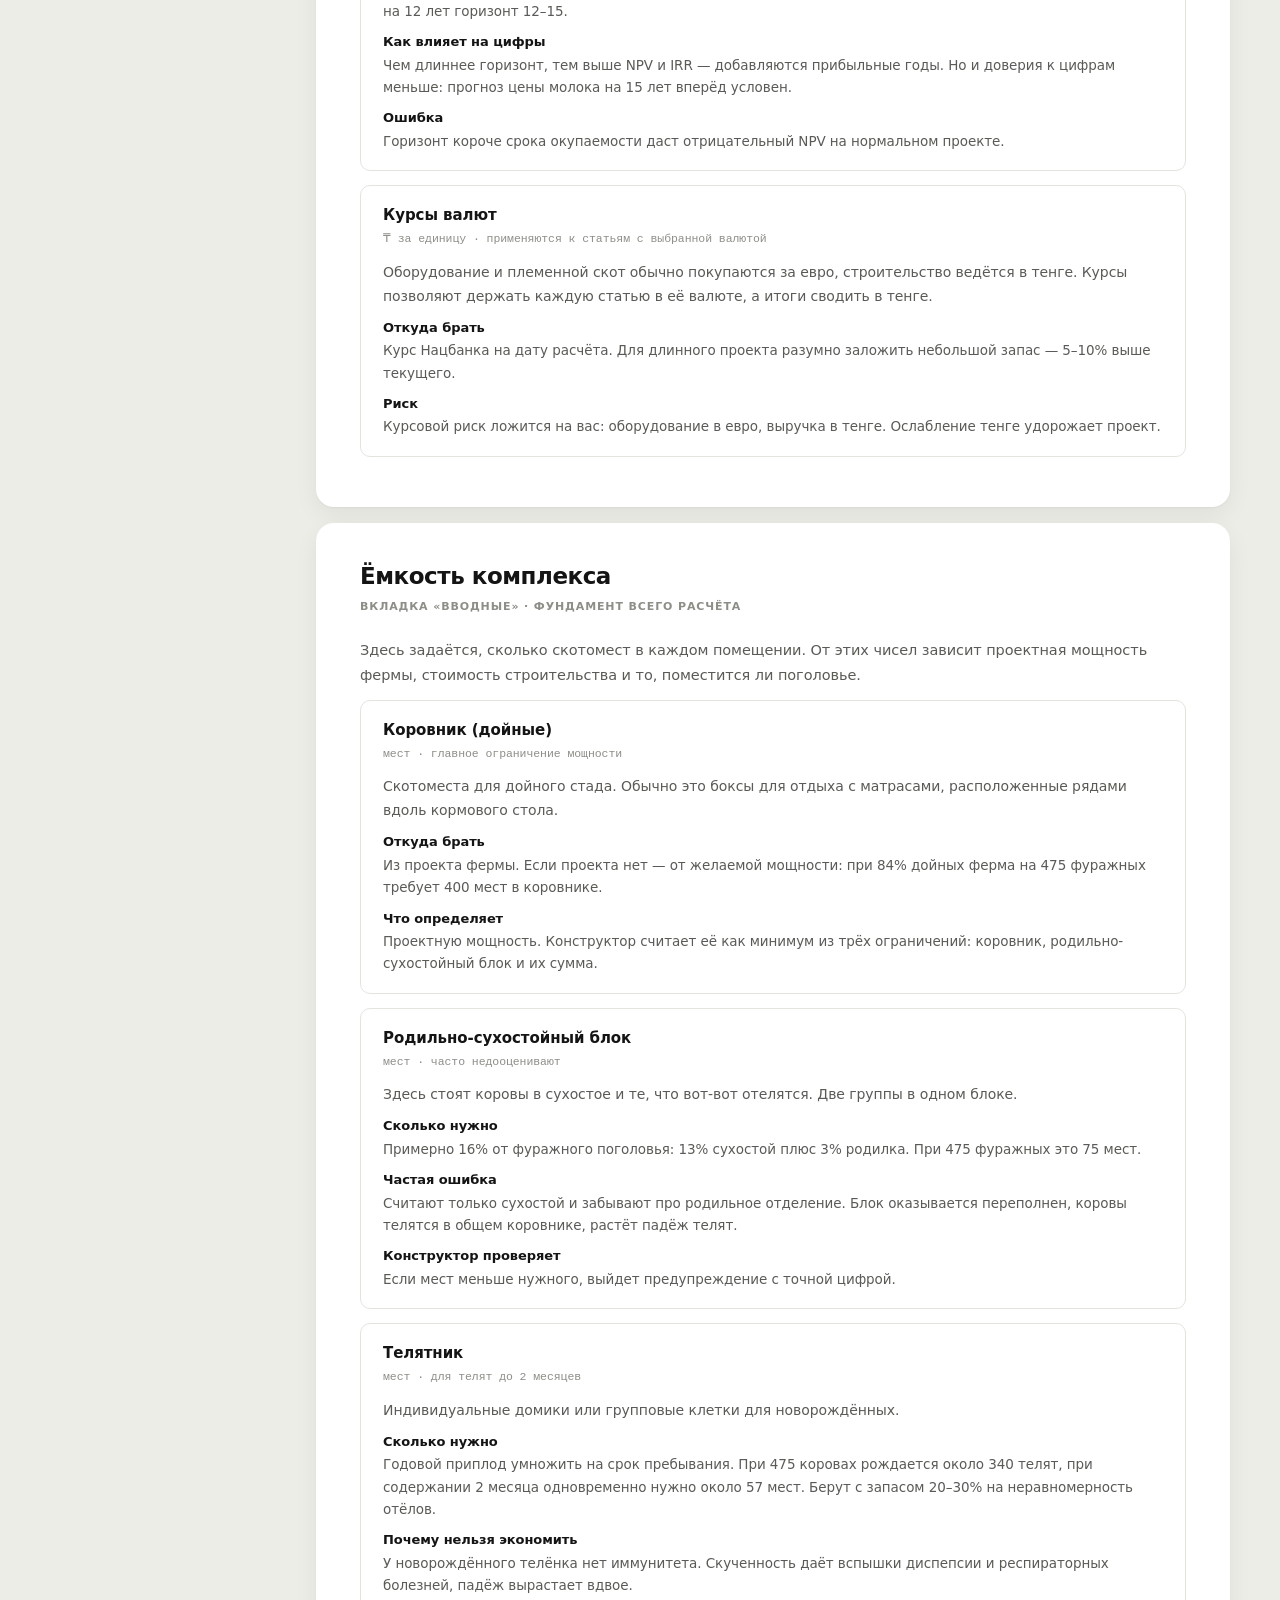
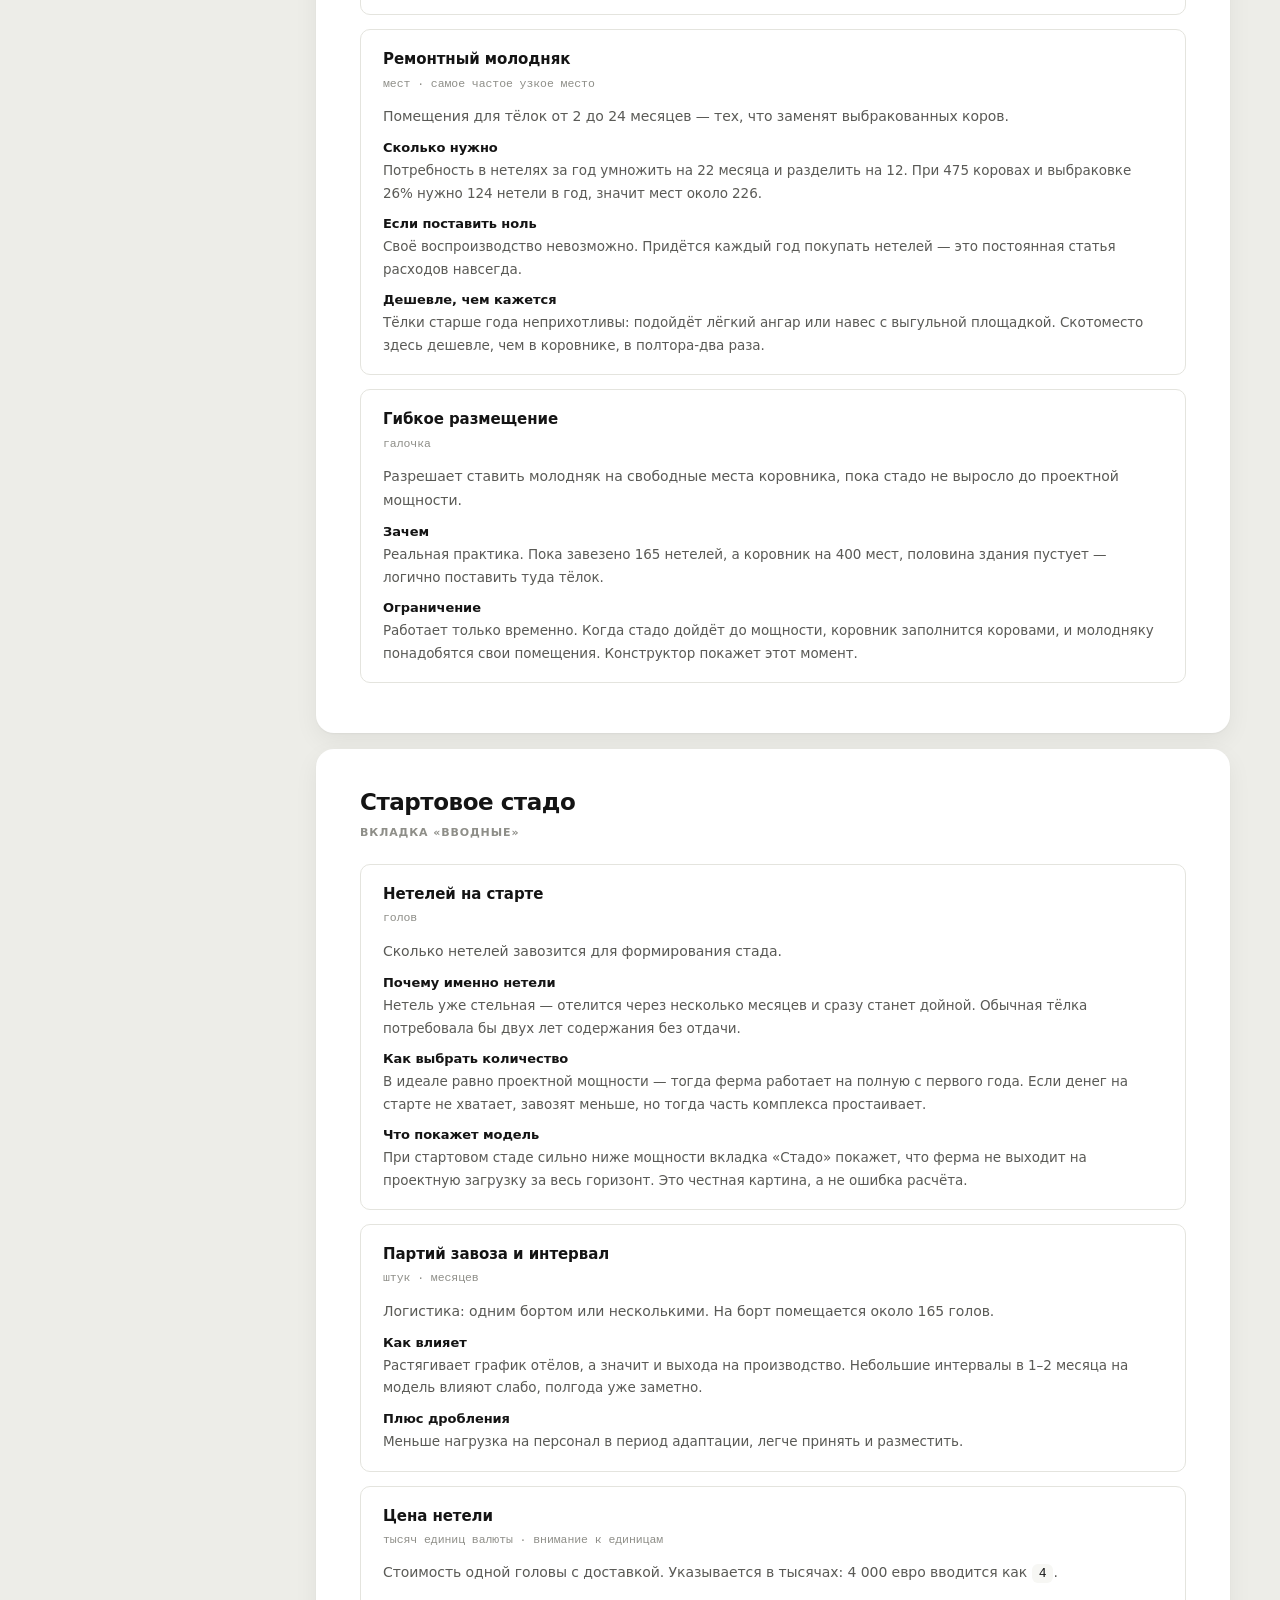
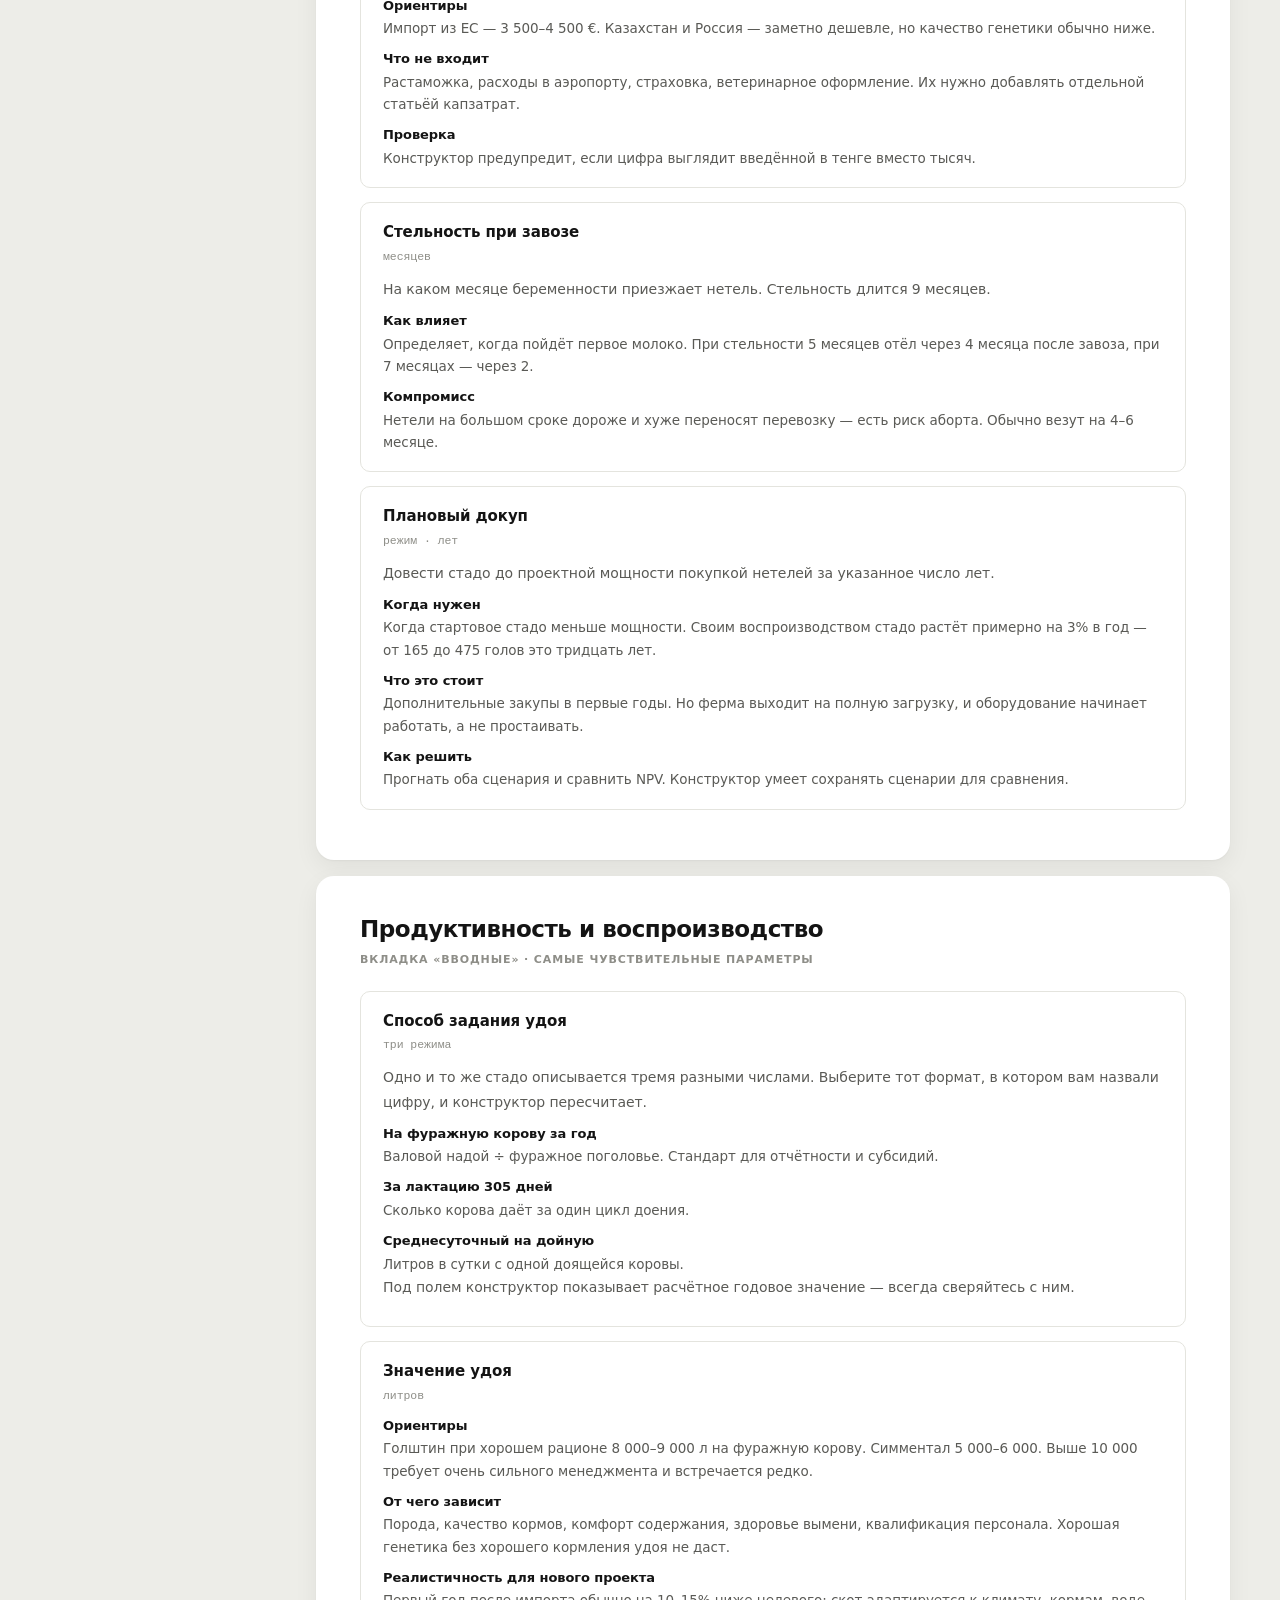
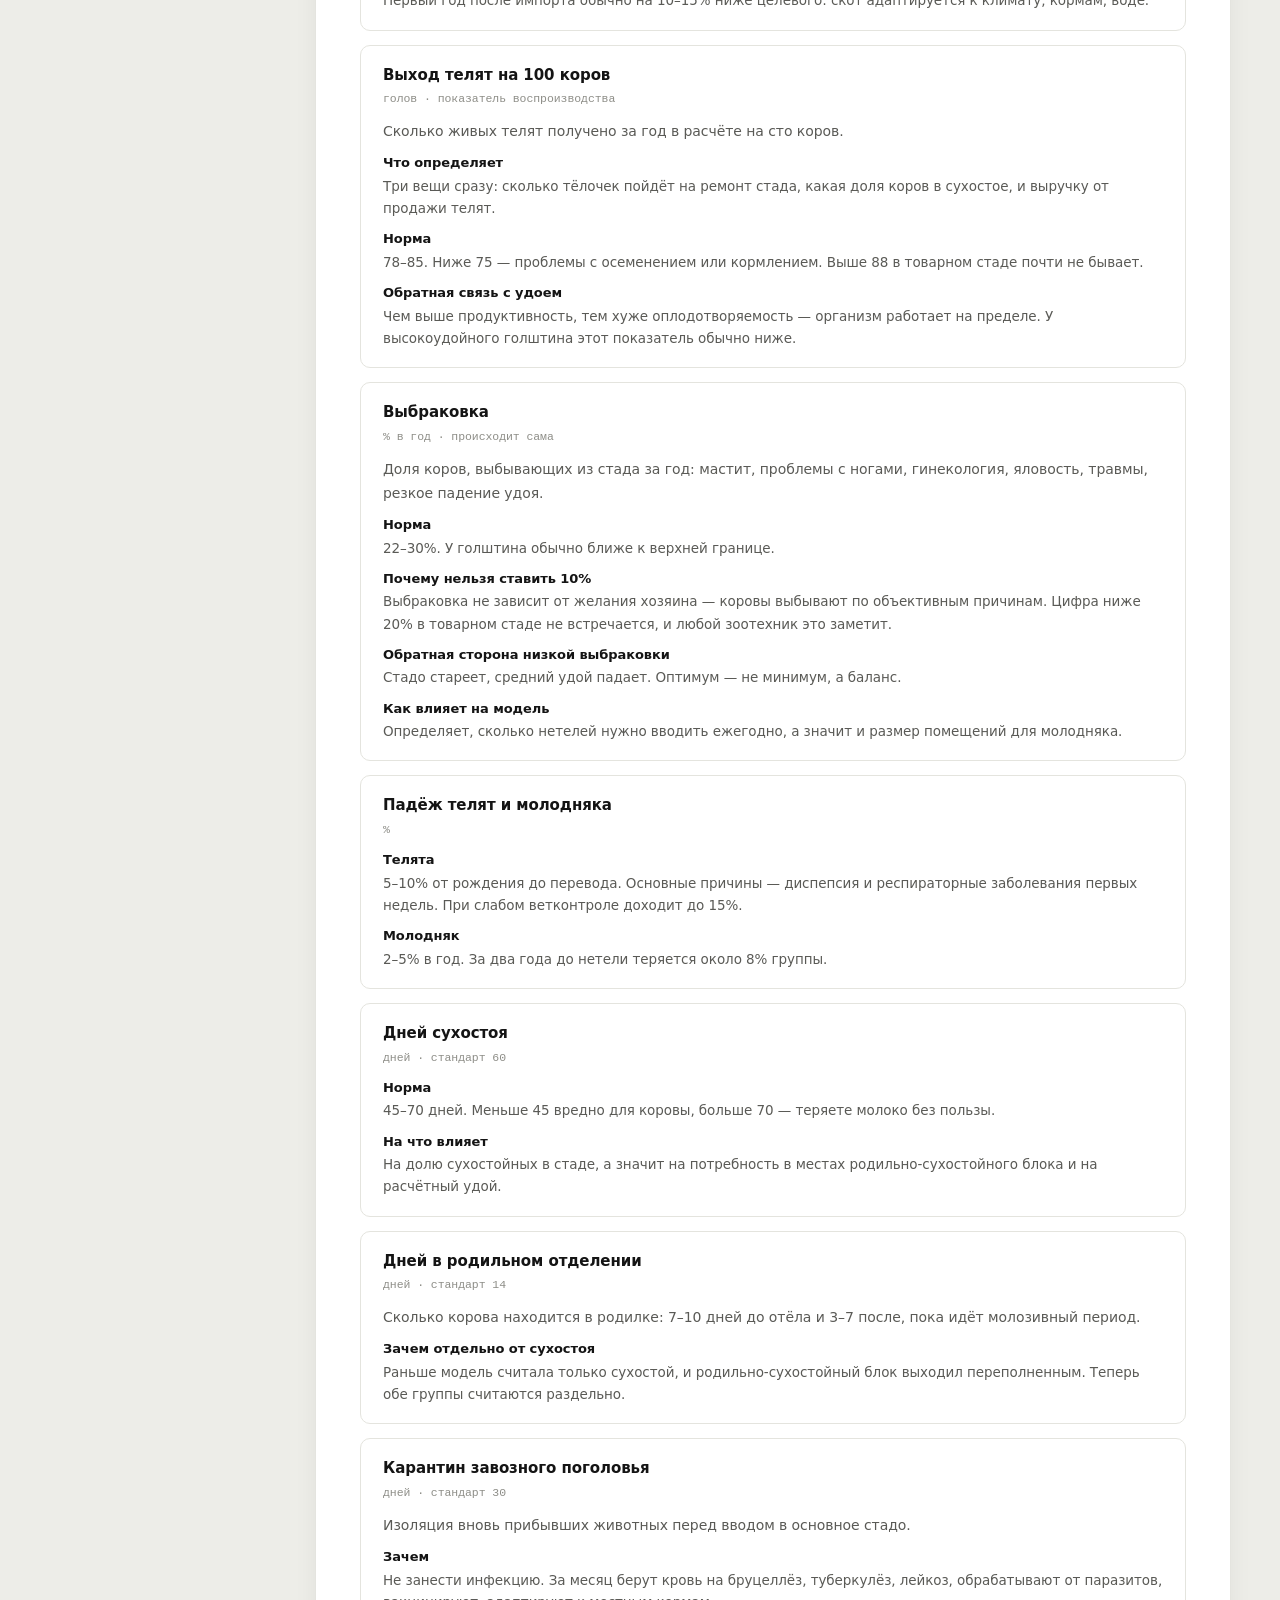
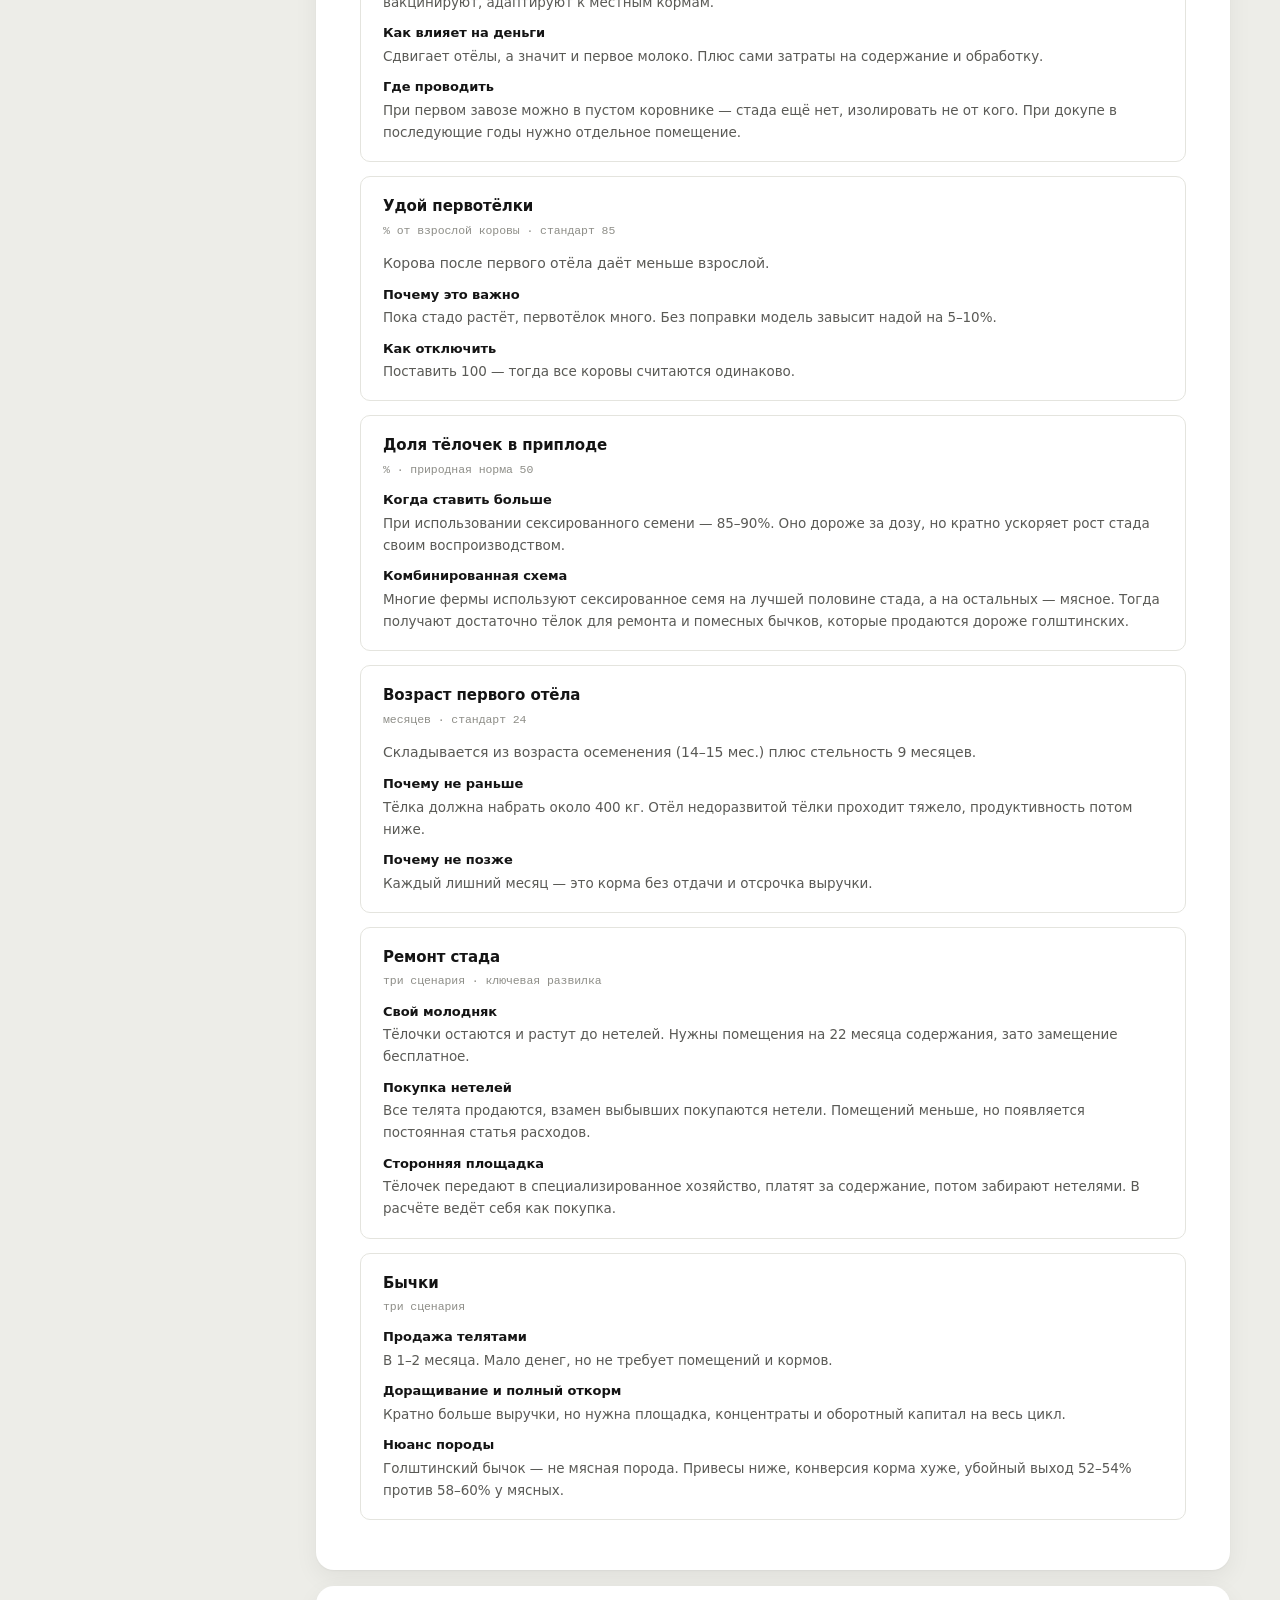
==== commit 2549c834: "docs: CLAUDE.md и guide.html, подпункт «Миссия и цикл проекта» Режимы, текст из кода со склонением ч" ====
--- a/guide.html
+++ b/guide.html
@@ -111,6 +111,7 @@
   <a href="#p-capex">Капитальные затраты</a>
   <a href="#p-fot">Оплата труда</a>
   <a href="#p-fin">Финансирование</a>
+  <a href="#p-doc">Документ</a>
   <a class="h" href="#metrics">Часть 4. Финансовые метрики</a>
   <a href="#m-ebitda">EBITDA</a>
   <a href="#m-npv">NPV и ставка дисконтирования</a>
@@ -725,7 +726,7 @@
 
   <div class="field">
     <div class="fname">Режим расчёта</div>
-    <div class="fmeta">три варианта</div>
+    <div class="fmeta">четыре варианта</div>
     <dl>
       <dt>Покупные по нормам</dt>
       <dd>Расход СВ на голову умножается на поголовье и цену рациона. Точный способ, если известны рацион и цены.</dd>
@@ -733,6 +734,32 @@
       <dd>Затраты считаются как площадь пашни умноженная на себестоимость гектара. Нормы СВ не используются.</dd>
       <dt>Одной суммой в год</dt>
       <dd>Готовая цифра от зоотехника. Индексируется на рост затрат.</dd>
+      <dt>Корма от подрядчика</dt>
+      <dd>Подрядчик заготавливает корма на арендной земле и продаёт ферме по фиксированной цене: ферма платит за корма, а не за гектары. Подробности ниже, в поле «Корма от подрядчика».</dd>
+    </dl>
+  </div>
+
+  <div class="field">
+    <div class="fname">Корма от подрядчика</div>
+    <div class="fmeta">режим кормов · карточка «Корма», вкладка «Вводные»</div>
+    <p>Владелец вводит одну сумму: «Затраты на корма на ферму в год, все группы» (по умолчанию 400 000 тыс. ₸ в ценах первого года на проектной мощности). Конструктор делит её на условные головы и считает корма каждого года по поголовью.</p>
+    <dl>
+      <dt>Как считается</dt>
+      <dd>Тариф на условную голову = сумма ÷ (коровы + тёлки × вес + телята × вес) на проектной мощности. Корма года = Σ (голов группы × вес × тариф). Вес коровы 100%, веса тёлки (35%) и телёнка (15%) вводятся в процентах от коровы; по умолчанию это отношение норм СВ 7 / 20 и 3 / 20, ориентир. Сухостой и родилка весят как коровы.</dd>
+      <dt>Откуда поголовье мощности</dt>
+      <dd>Коровы — проектная мощность из расчёта стада; тёлки и телята — последнего года горизонта. Вручную не вводится. Если стадо в последнем году не вышло на мощность, в проверках появляется сообщение: тариф рассчитан по неполному составу.</dd>
+      <dt>Пример (проект на 330 нетелей)</dt>
+      <dd>На мощности 475 коров, 308 тёлок, 49 телят дают 590 условных голов и тариф около 678 тыс. ₸ в год на корову (1 857 ₸ в сутки). Корма на мощности ровно 400 000 тыс. ₸: коровам около 321 992, тёлкам около 73 061, телятам около 4 947. В годы разгона корма меньше; в годы, когда тёлок больше, чем на мощности, чуть больше 400 000.</dd>
+      <dt>Пересмотр цены подрядчиком, % в год</dt>
+      <dd>По умолчанию 0: цена фиксирована на весь срок, это решение владельца проекта. Поле нужно для сценариев. Рост затрат (costInflation) к кормам в этом режиме не применяется, действует только это поле. Результат очень чувствителен к этому полю: на примере проекта на 330 нетелей NPV при 0% положителен, при 8% в год отрицателен, поэтому условие пересмотра цены надо закреплять в договоре.</dd>
+      <dt>Известные упрощения</dt>
+      <dd>Поголовье берётся на конец года (декабрь), как в режиме «Покупные»: в годы роста стада затраты 1-го года завышены. Бычки отдельного веса не имеют: при откорме бычков корма на них не начисляются. Состав мощности берётся из последнего года горизонта.</dd>
+      <dt>Аренда земли</dt>
+      <dd>Землю арендует и ведёт АУП комплекса; аренда оплачивается на уровне комплекса и в расчёт фермы не входит. Где и из каких средств комплекс её платит, ещё не решено. Таблица «Потребность в земле» остаётся в описании фермы справкой для договора аренды (поле «Площадь аренды, га на корову» — справочное).</dd>
+      <dt>Что отключается само</dt>
+      <dd>Блок ФОТ «Земельный фонд» и раздел «Машинно-технологический парк» при этом режиме не считаются и не показываются: корма поставляет подрядчик, свой парк и полевые работы ферме не нужны. Должности блока и список техники сохраняются и возвращаются при другом режиме кормов.</dd>
+      <dt>Покупка земли в подготовке</dt>
+      <dd>При аренде статья «Покупка земельного участка» не нужна: удалите её в карточке «Подготовительный этап» на вкладке «Экономика». Конструктор сам её не убирает.</dd>
     </dl>
   </div>
 
@@ -799,6 +826,8 @@
       <dd>150–350 тыс. ₸/га на богаре, на поливе выше.</dd>
       <dt>Чего не учитывает конструктор</dt>
       <dd>Капитальные затраты на технику. Комбайны, тракторы, косилки надо добавить отдельными статьями — это ещё сотни тысяч евро.</dd>
+      <dt>Не считать дважды</dt>
+      <dd>В эту цифру входят зарплата механизаторов и амортизация техники. Если одновременно включён блок ФОТ «Земельный фонд» (агроном, механизаторы, полевые рабочие) или в проект заложена полевая техника, труд и техника оплачиваются дважды. Пока не подтверждено, что именно входит в стоимость гектара, переключатели «Блок включён» и «Выполняет АУП комплекса» не включайте в расчётах для показа.</dd>
     </dl>
   </div>
 </article>
@@ -926,6 +955,8 @@
       <dd>При малом числе ферм единый парк дороже — количества рассчитаны на 8–10 площадок. Конструктор предупредит.</dd>
       <dt>Что проверить в реальности</dt>
       <dd>Расстояния между площадками. В радиусе 50–70 км перегон реален, на 200 км экономия съедается логистикой.</dd>
+      <dt>Техника и полевые работы выполняет АУП комплекса</dt>
+      <dd>Переключатель на вкладке «Вводные», карточка «Корма» (виден только при «Своя кормовая база»): «Свой парк техники» или «Выполняет АУП комплекса». По умолчанию свой парк, цифры и документ не меняются. При втором варианте карточка парка заменяется пояснением, раздел «Машинно-технологический парк» (приложение) исключается из документа во всех видах, нумерация приложений пересчитывается, а потребность в земле остаётся в разделе «Описание типовой фермы», подпункт «Кормовая база». Парк в финансовый расчёт не входит, поэтому деньги от переключателя не меняются.</dd>
     </dl>
   </div>
 </article>
@@ -954,6 +985,18 @@
       <dd>Расписание составлено на полную ферму. Если стадо ещё вполовину, зарплаты как на полную завышают затраты первых лет и портят DSCR.</dd>
       <dt>Почему не ниже 45%</dt>
       <dd>Часть персонала нужна независимо от поголовья: управляющий, зоотехник, ветврач, охрана, бухгалтер.</dd>
+    </dl>
+  </div>
+
+  <div class="field">
+    <div class="fname">Блок «Земельный фонд»: «Блок включён»</div>
+    <div class="fmeta">галочка · вкладка «Экономика»</div>
+    <p>Выключает труд земельного фонда (агроном, механизаторы, полевые рабочие), если эту работу выполняет АУП комплекса.</p>
+    <dl>
+      <dt>Что происходит</dt>
+      <dd>Блок даёт ноль в ФОТ, в интерфейсе и документе вместо него написано «Выполняет АУП комплекса», в штатном расписании строк блока нет, число блоков в тексте раздела («двумя блоками») берётся из данных. Должности блока сохраняются и возвращаются при включении.</dd>
+      <dt>По умолчанию</dt>
+      <dd>Блок включён: цифры и документ прежние. Выключение повышает EBITDA и NPV на стоимость блока, поэтому сначала выясните, не входят ли зарплата механизаторов и техника уже в стоимость гектара.</dd>
     </dl>
   </div>
 
@@ -1068,6 +1111,27 @@
   </div>
 </article>
 
+<article id="p-doc">
+  <h2>Документ</h2>
+  <div class="kicker">Вкладка «Документ»</div>
+
+  <div class="field">
+    <div class="fname">Миссия и цикл проекта</div>
+    <div class="fmeta">подпункт раздела «Общая концепция проекта»</div>
+    <p>Короткое описание замкнутого цикла: заготовка кормов, фермы, управляющая компания, государственная поддержка, молочный завод. Помогает читателю понять, как звенья связаны между собой.</p>
+    <dl>
+      <dt>Где виден</dt>
+      <dd>В видах документа «Паспорт проекта», «Бизнес-план», «Инвестиционное предложение» и «Свой набор разделов». В «Смете проекта» и «Техническом описании» подпункта нет, там документ прежний. Подпункт идёт вторым (после «Сути проекта»), номера следующих подпунктов сдвигаются сами.</dd>
+      <dt>Число ферм</dt>
+      <dd>Берётся из поля «Количество ферм» на вкладке «Вводные» с правильным склонением («из 1 молочной фермы», «из 5 молочных ферм»). Вручную в тексте ничего менять не нужно.</dd>
+      <dt>Молочный завод</dt>
+      <dd>Описан только в концепции. Экономика молочного завода в расчёт не входит.</dd>
+      <dt>Если шаблон правили вручную</dt>
+      <dd>Кнопка «Править шаблоны» сохраняет правленый текст раздела, и подпункт в таком проекте не появится: у правленого текста нет места для него. Кнопки сброса к исходному шаблону пока нет; в таком проекте подпункт придётся вернуть вручную.</dd>
+    </dl>
+  </div>
+</article>
+
 <article id="metrics">
   <h2>Часть 4. Финансовые метрики</h2>
   <div class="kicker">Что означает каждая цифра и как её читать</div>
--- a/css/style.css
+++ b/css/style.css
@@ -413,3 +413,7 @@
 .doc-prev table.dt td.n{font-variant-numeric:tabular-nums;font-family:var(--mono);font-size:11.5px}
 .doc-prev table.dt tbody tr:nth-child(even){background:var(--surface-2)}
 .doc-prev table.dt tbody tr:hover{background:var(--accent-l)}
+
+/* Места, которые нужно уточнить в тексте документа */
+.doc-prev mark.todo{background:#fff1a8;color:inherit;padding:0 3px;border-radius:3px}
+.doc-prev p i{color:var(--ink-2)}
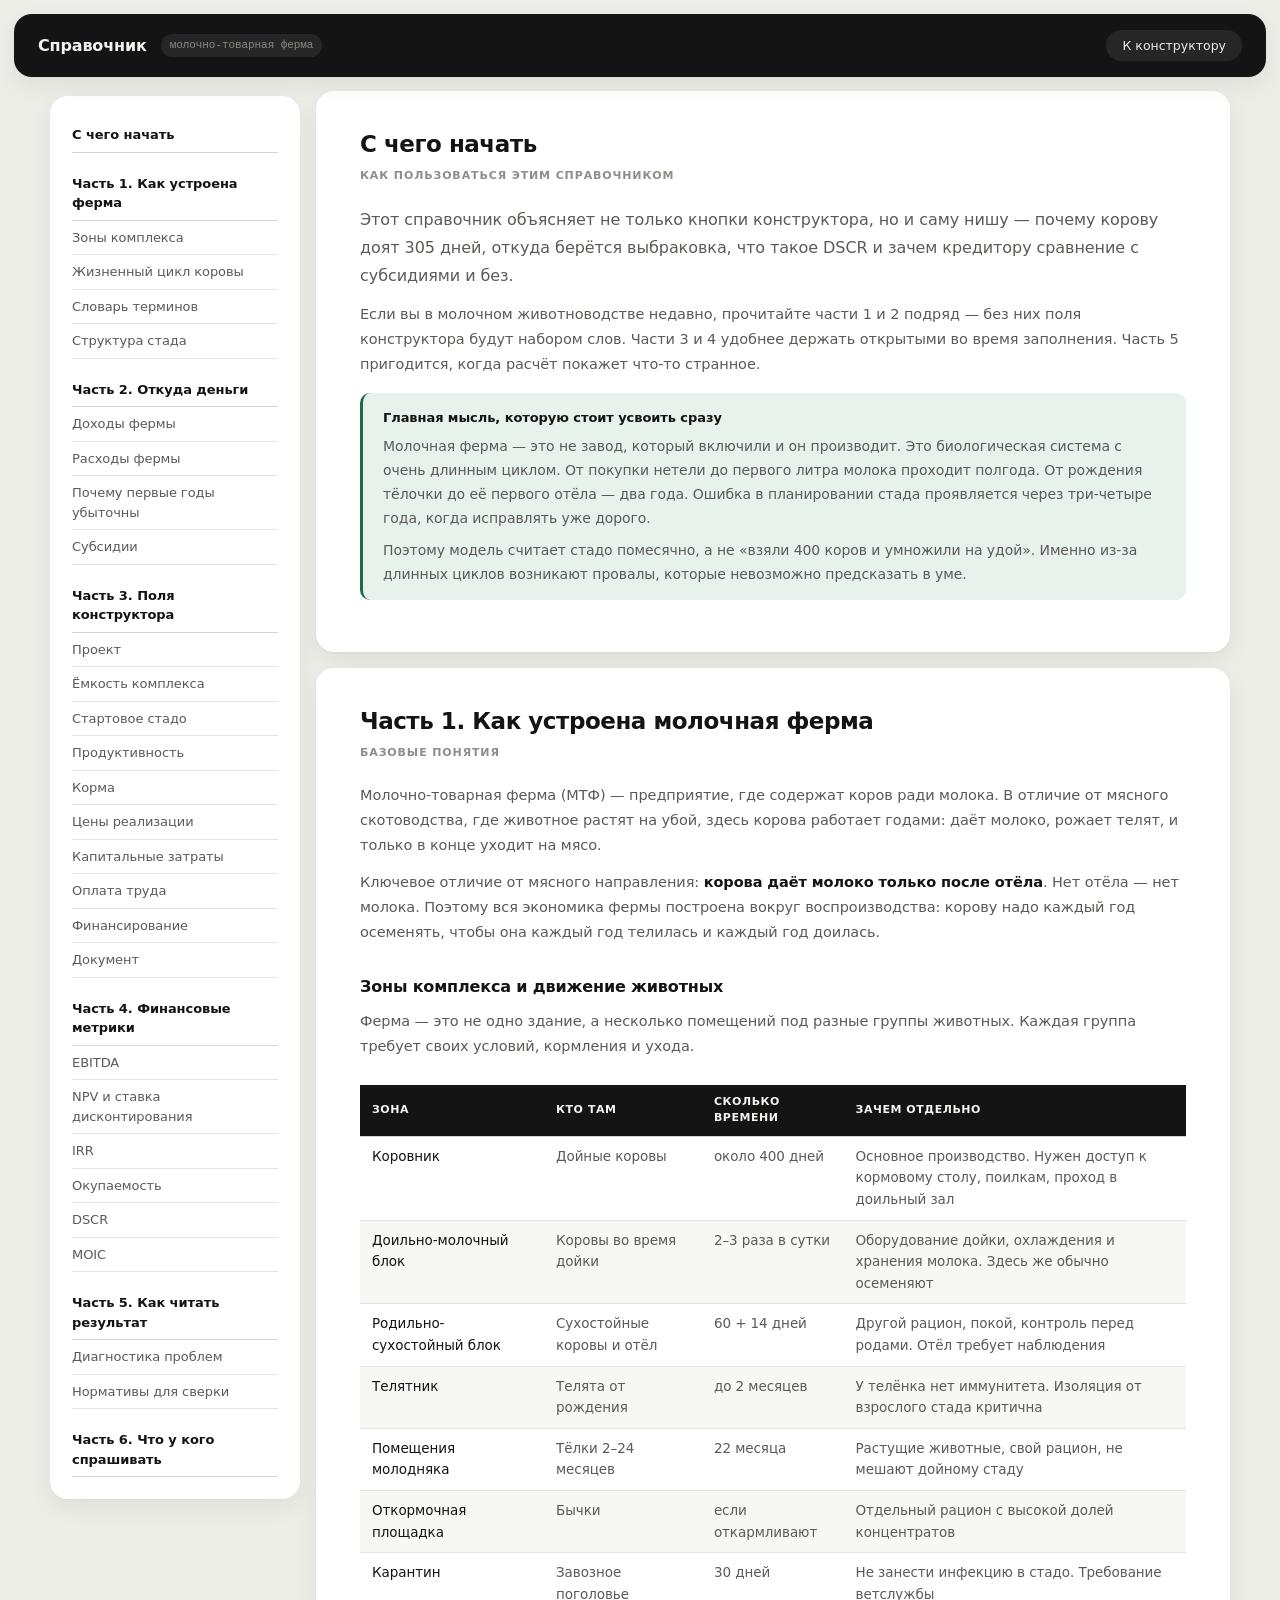
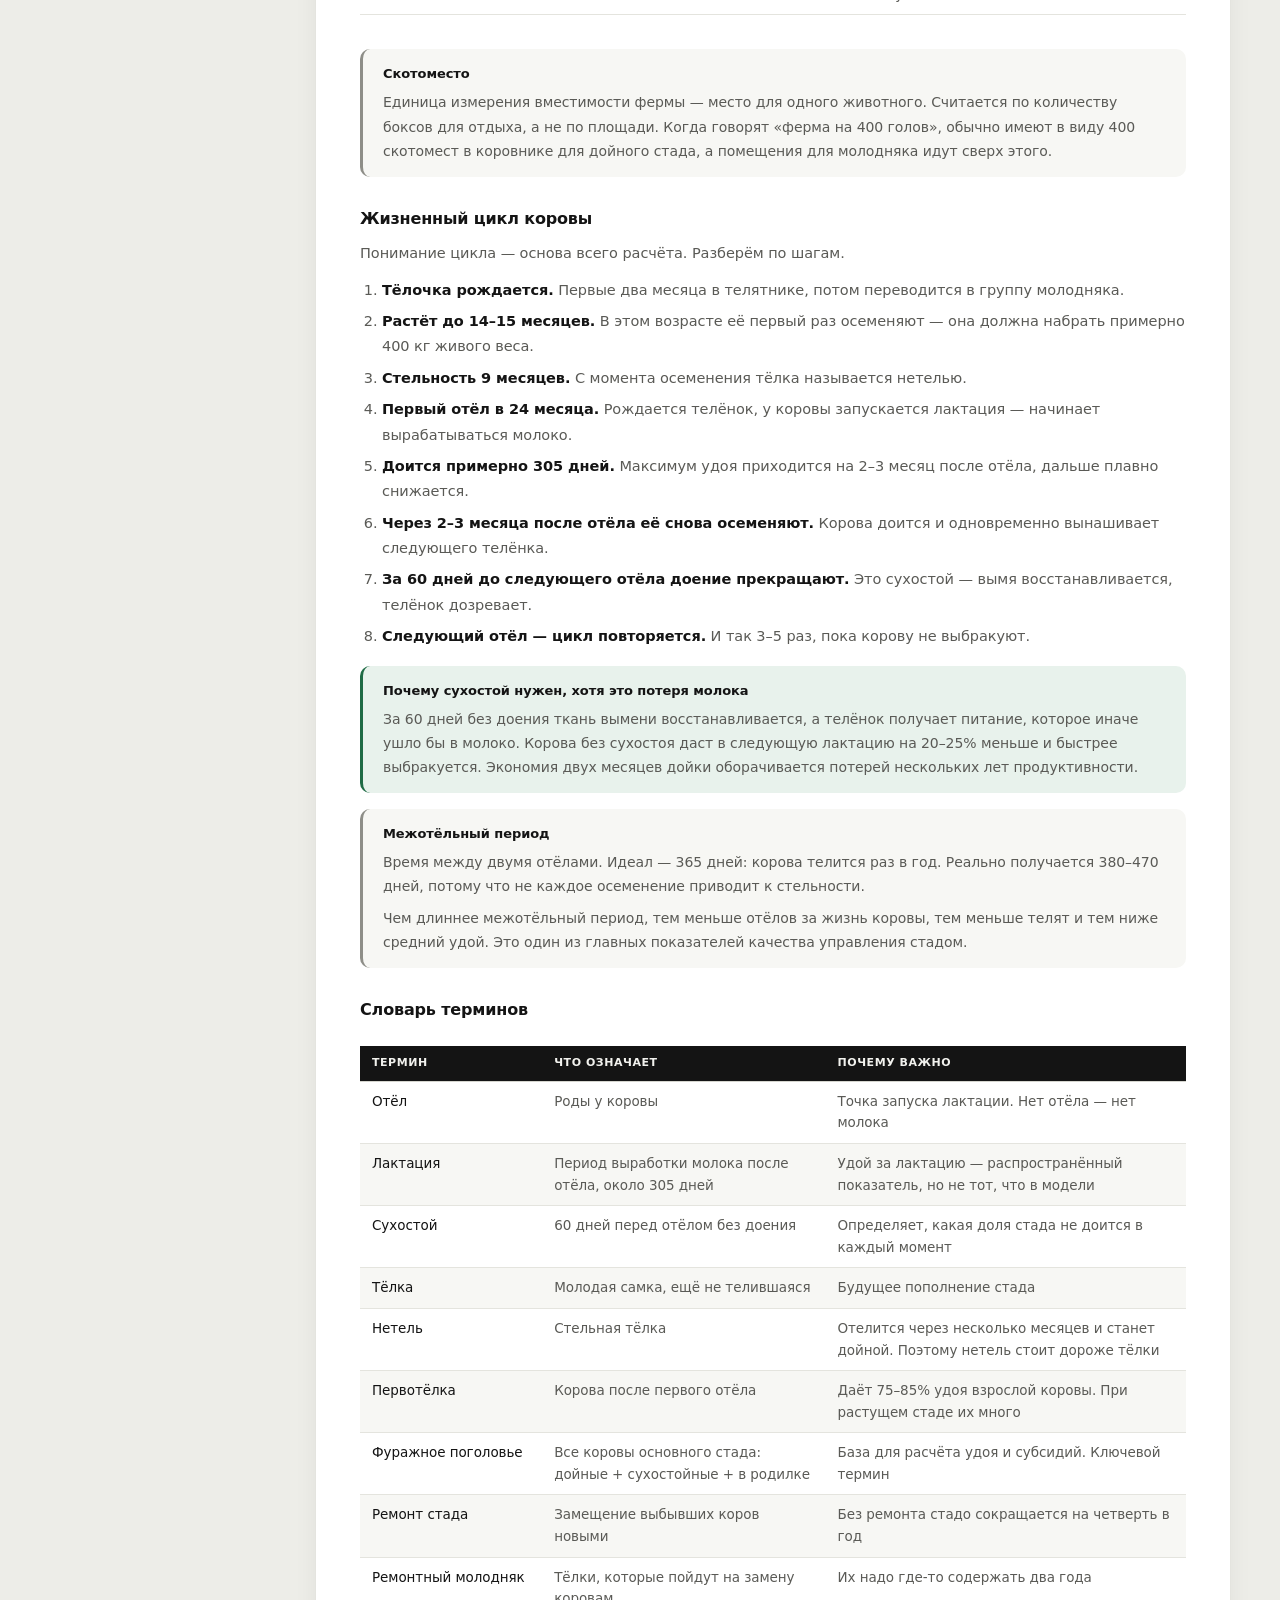
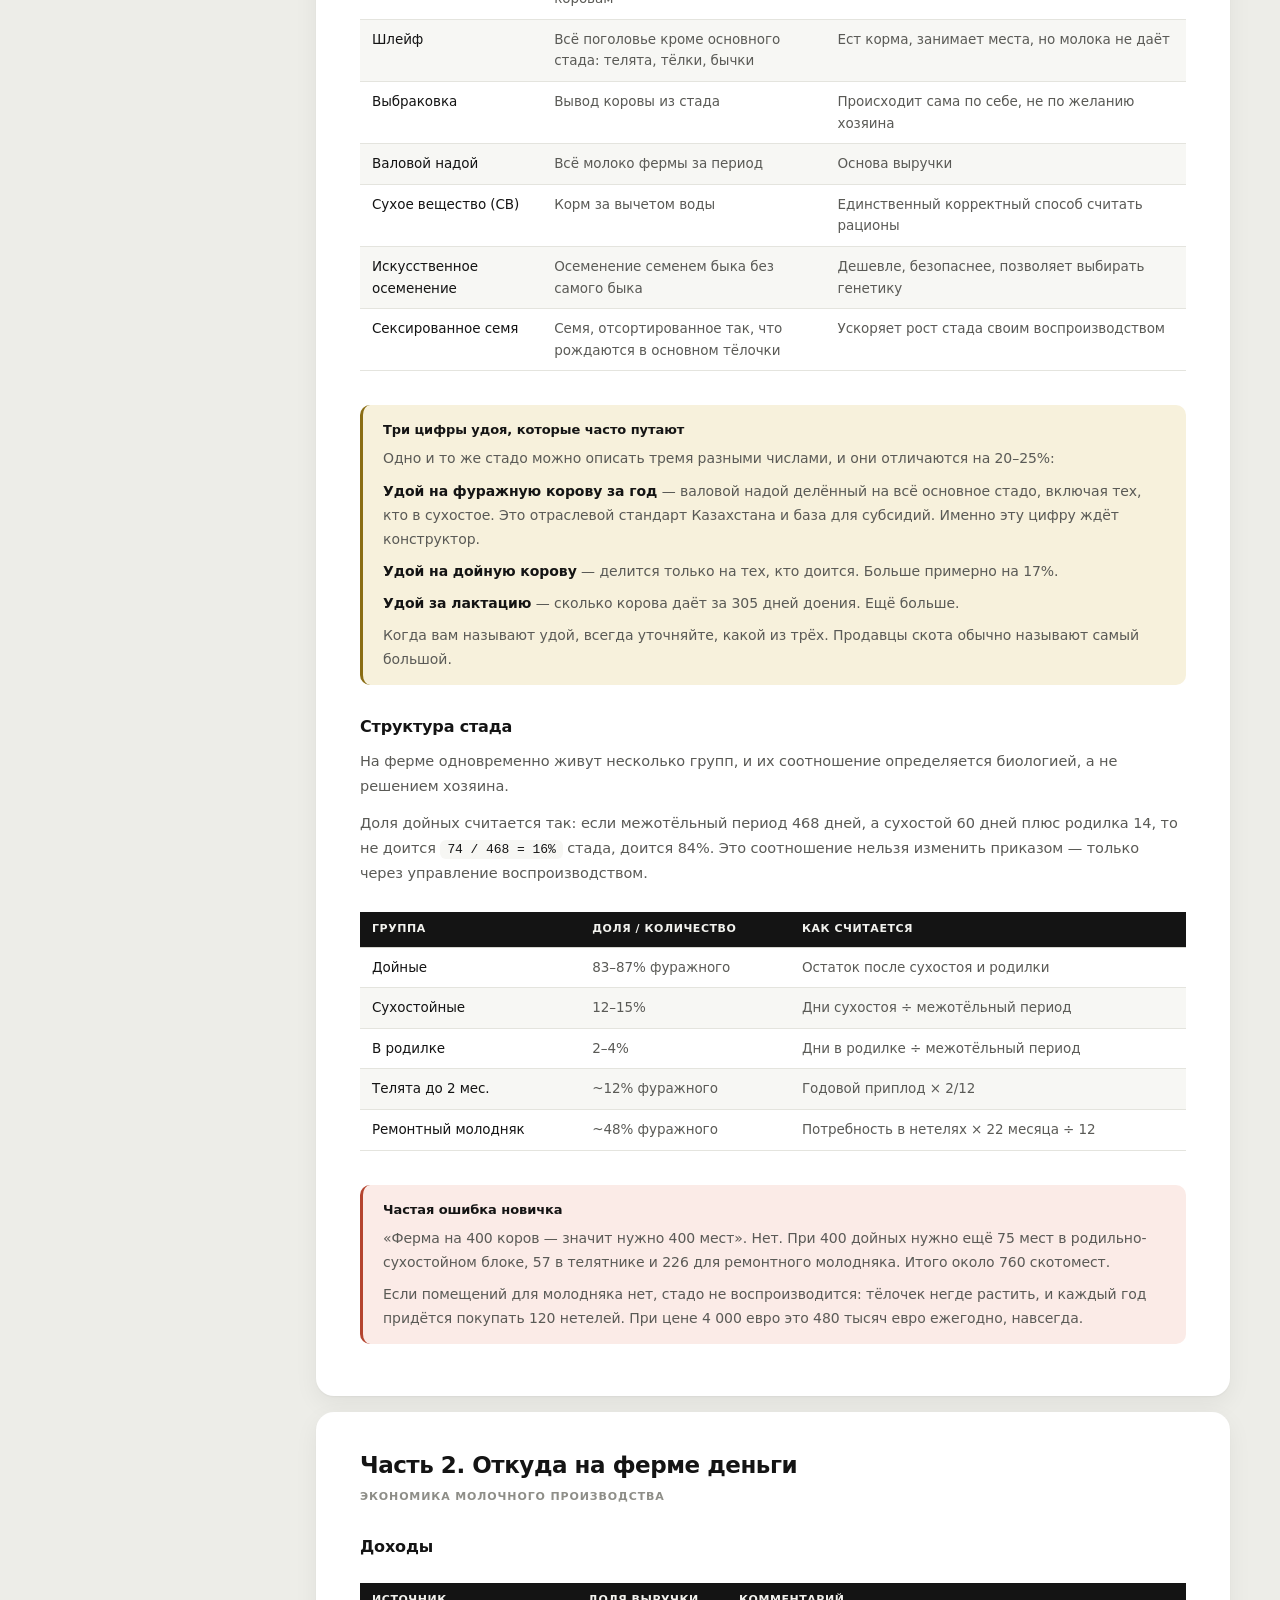
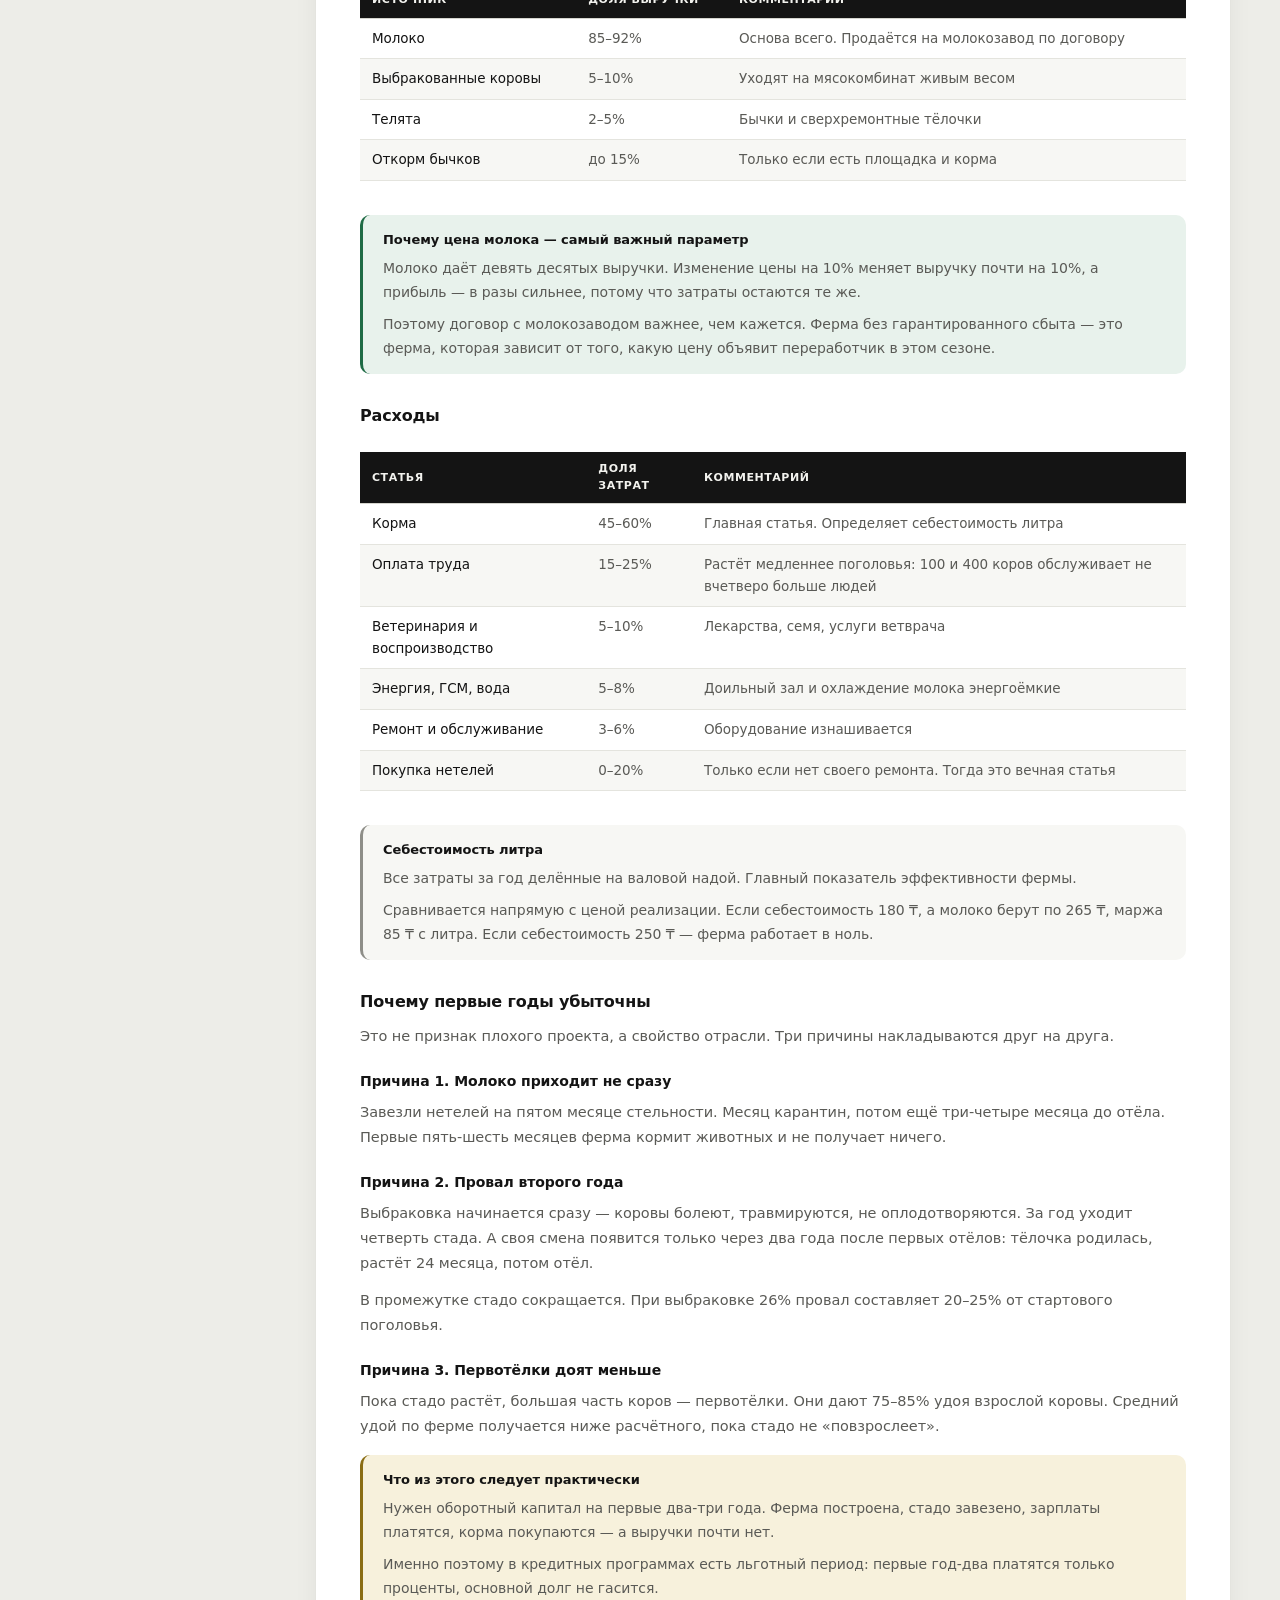
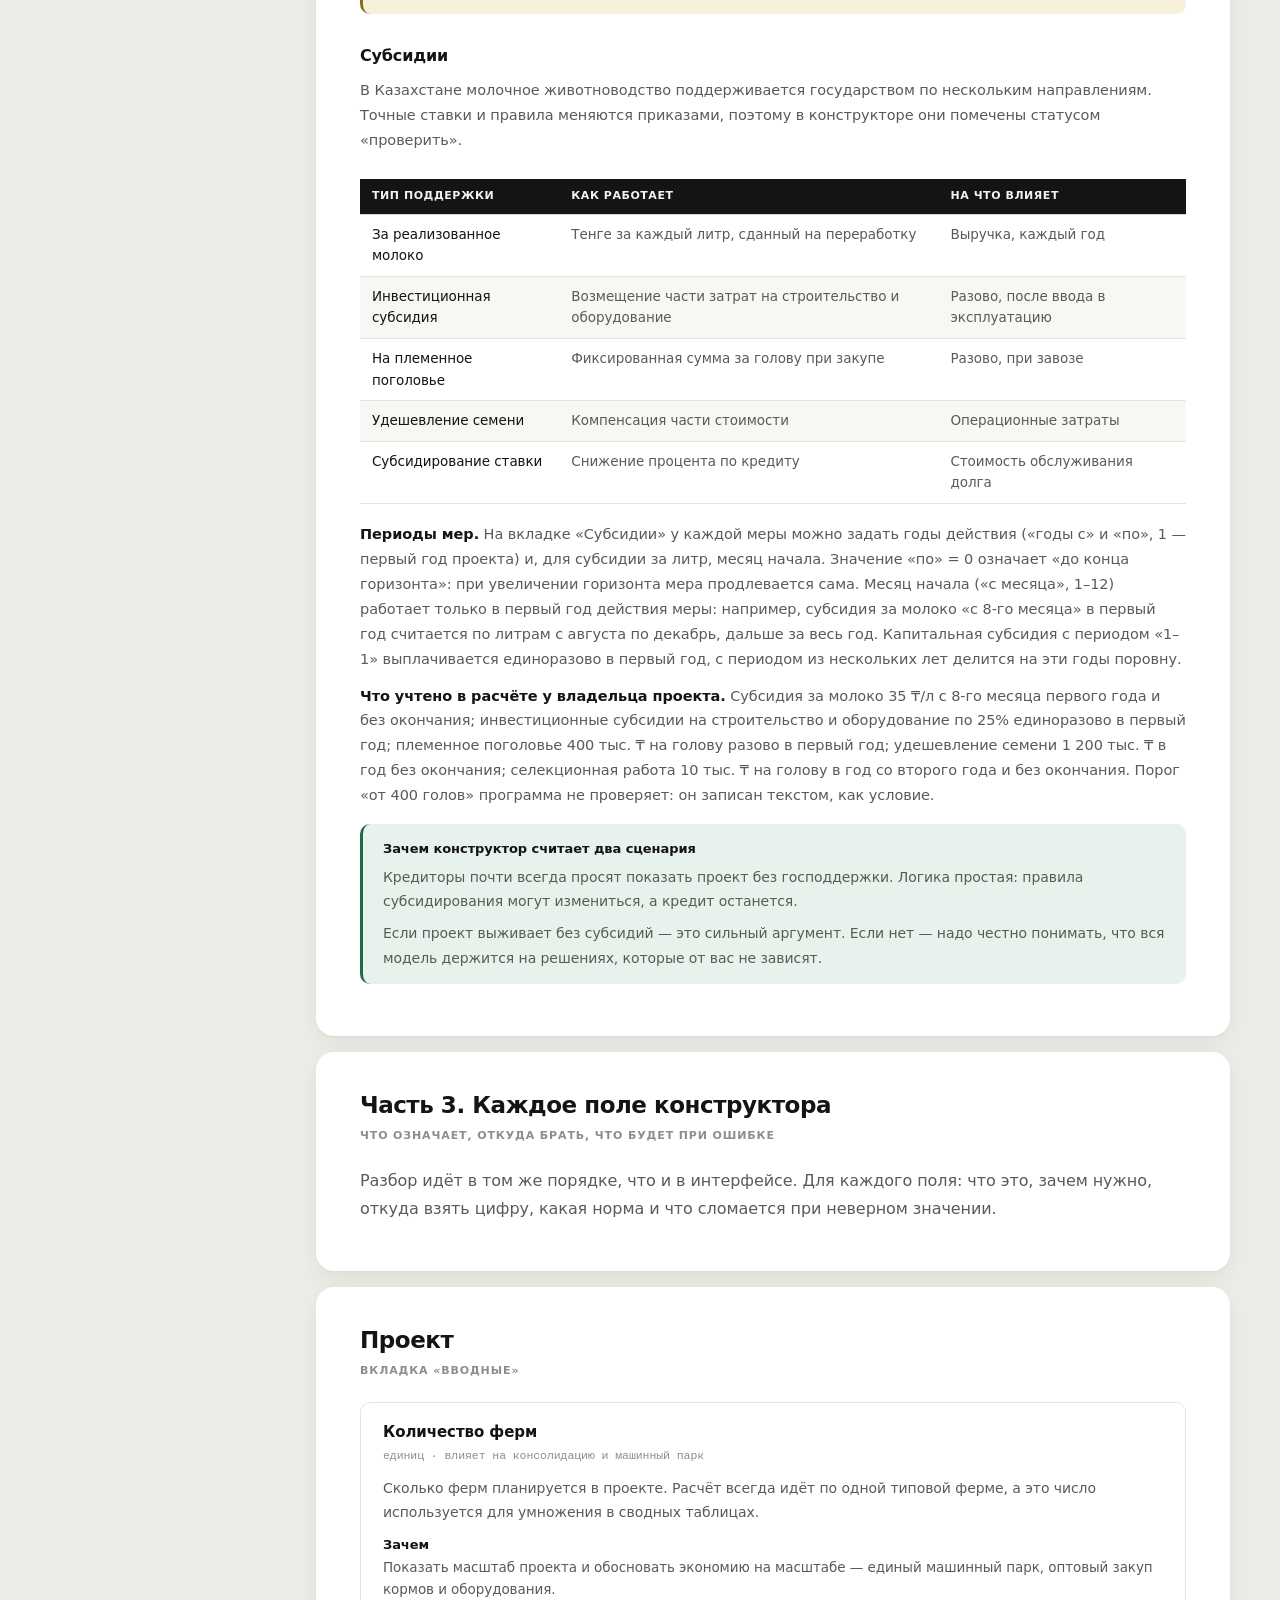
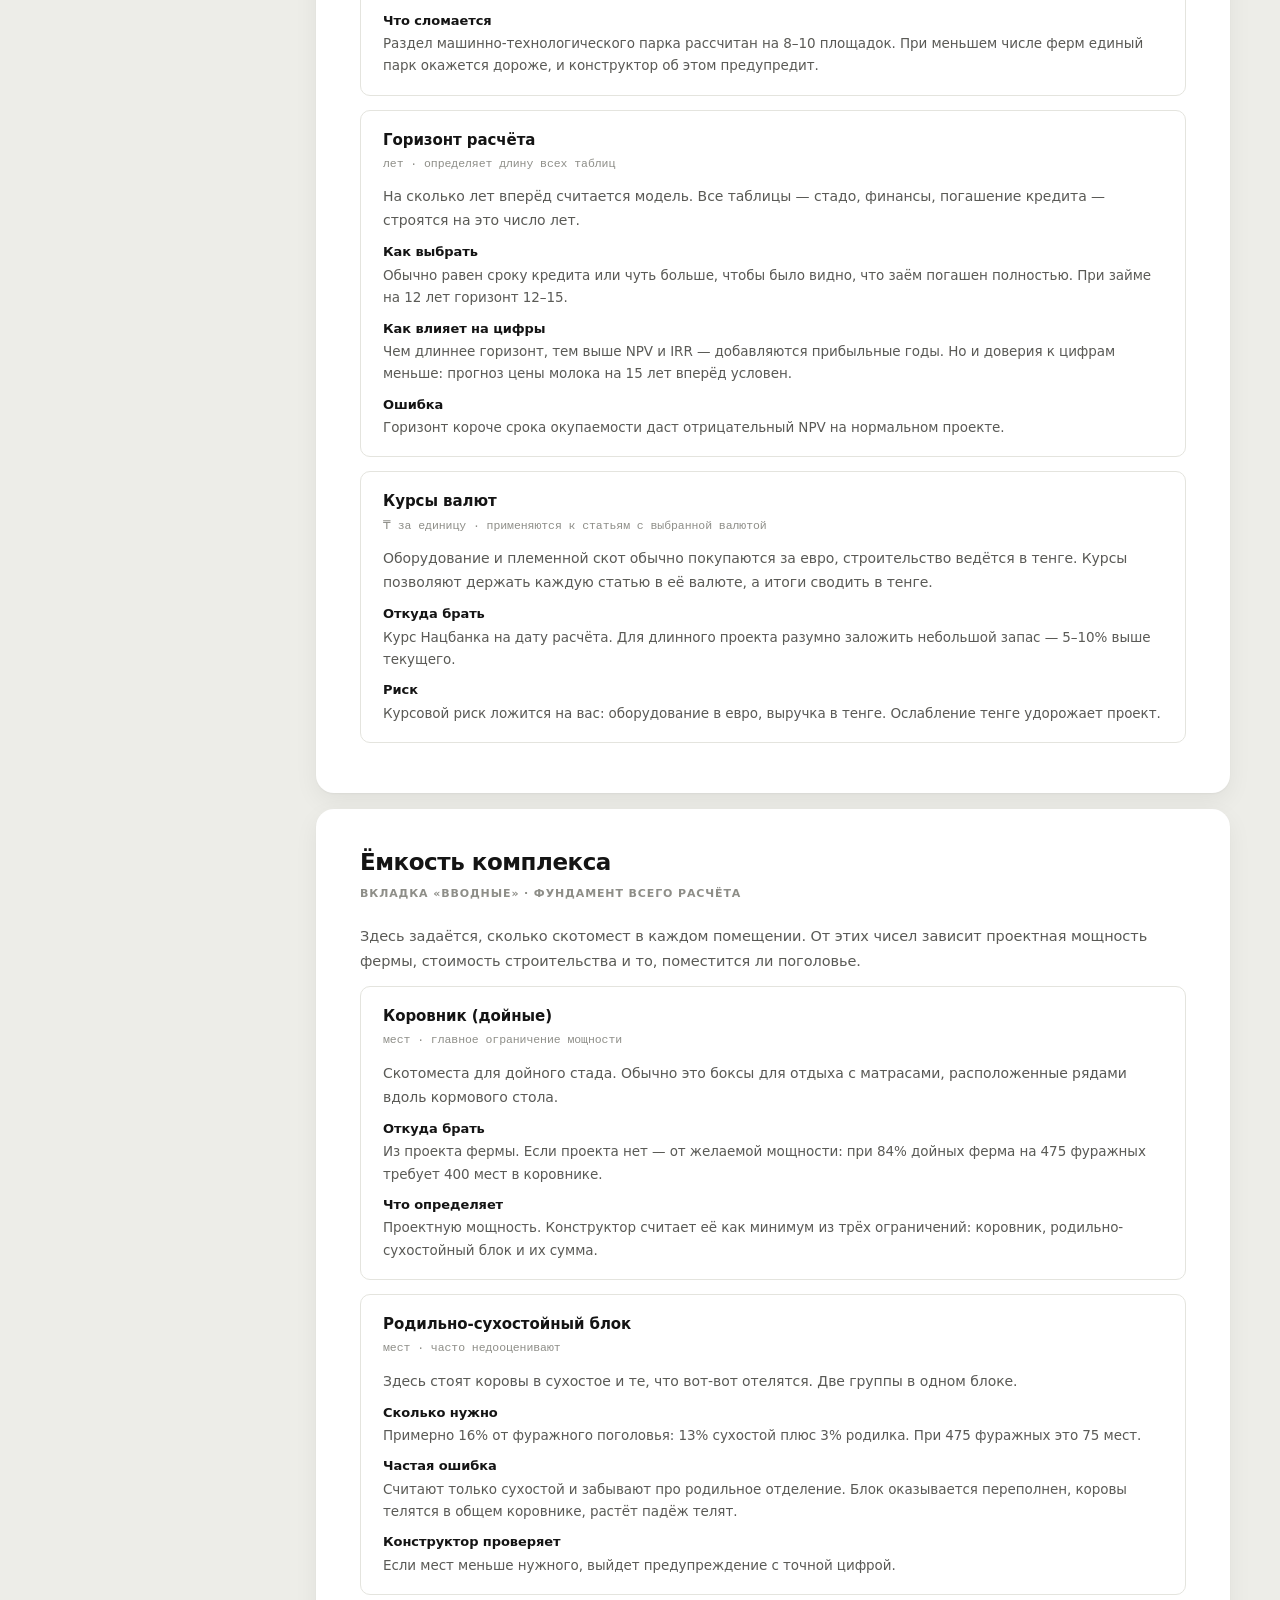
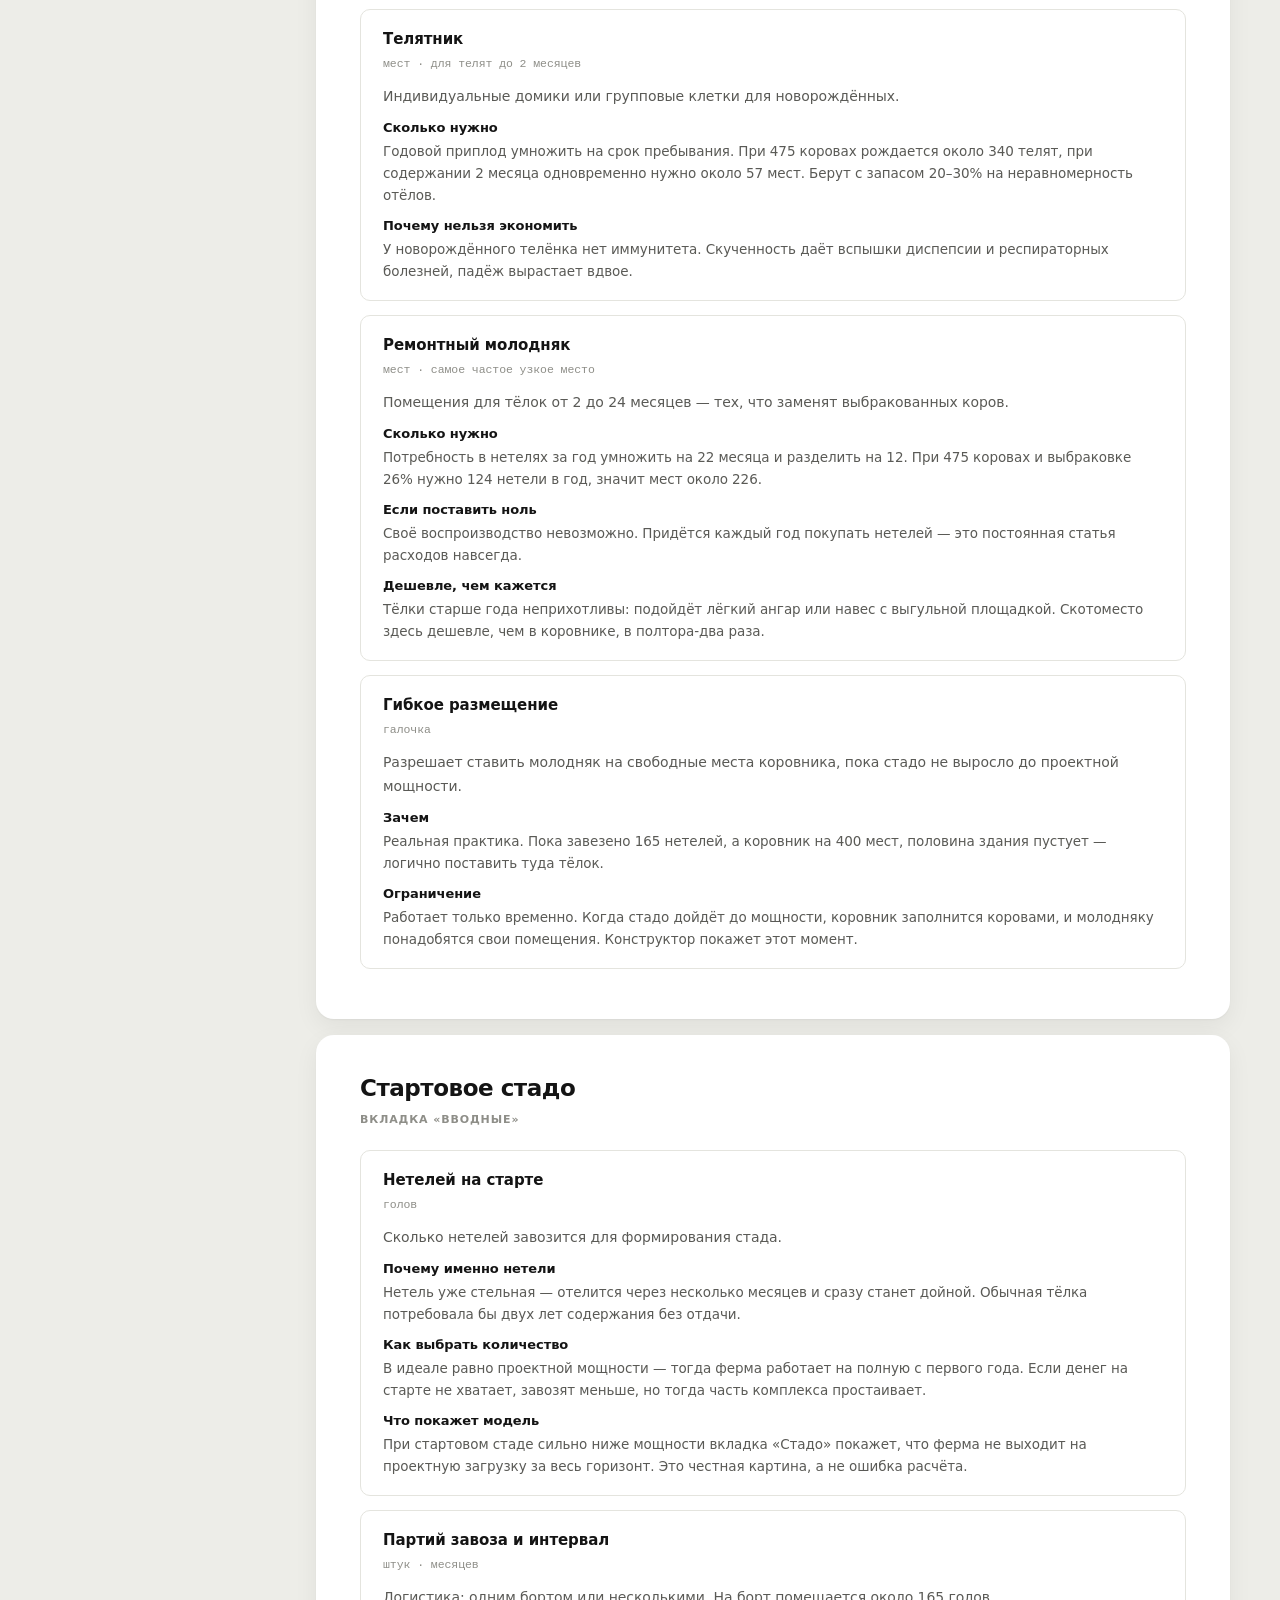
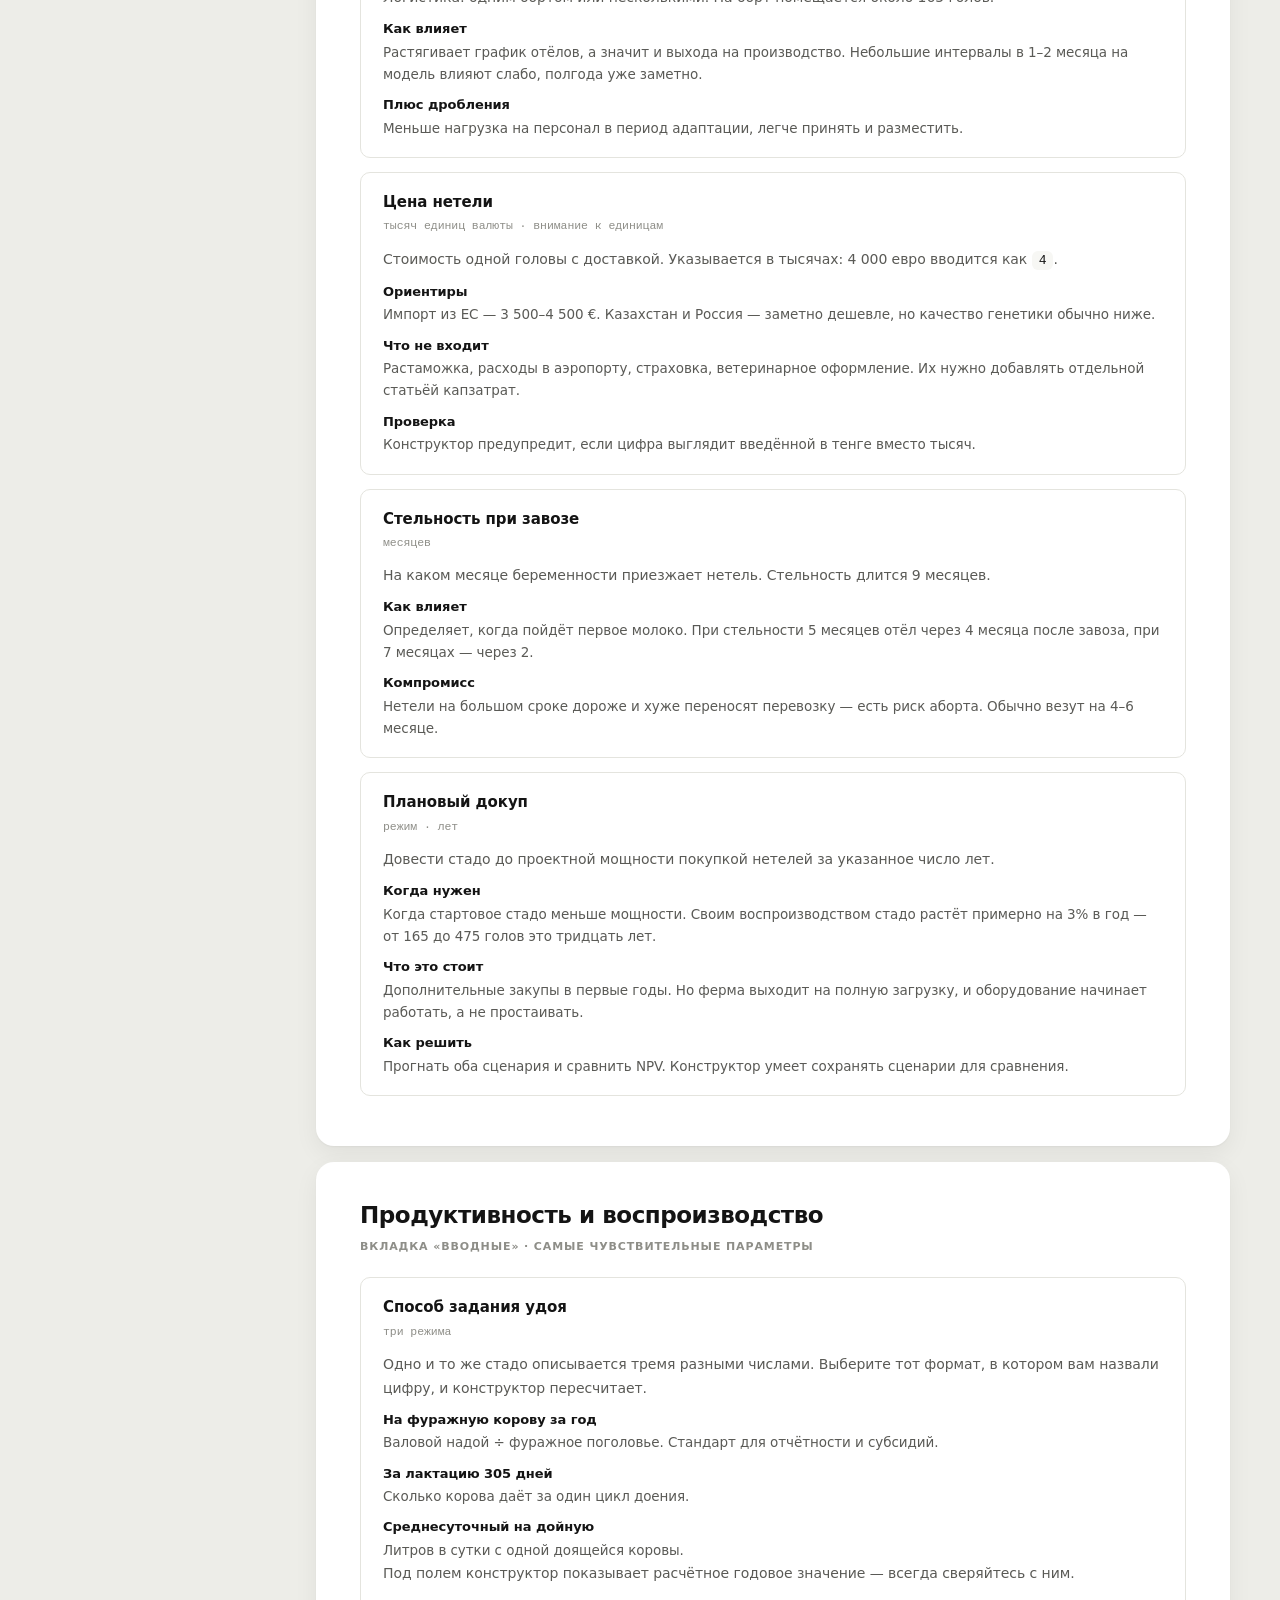
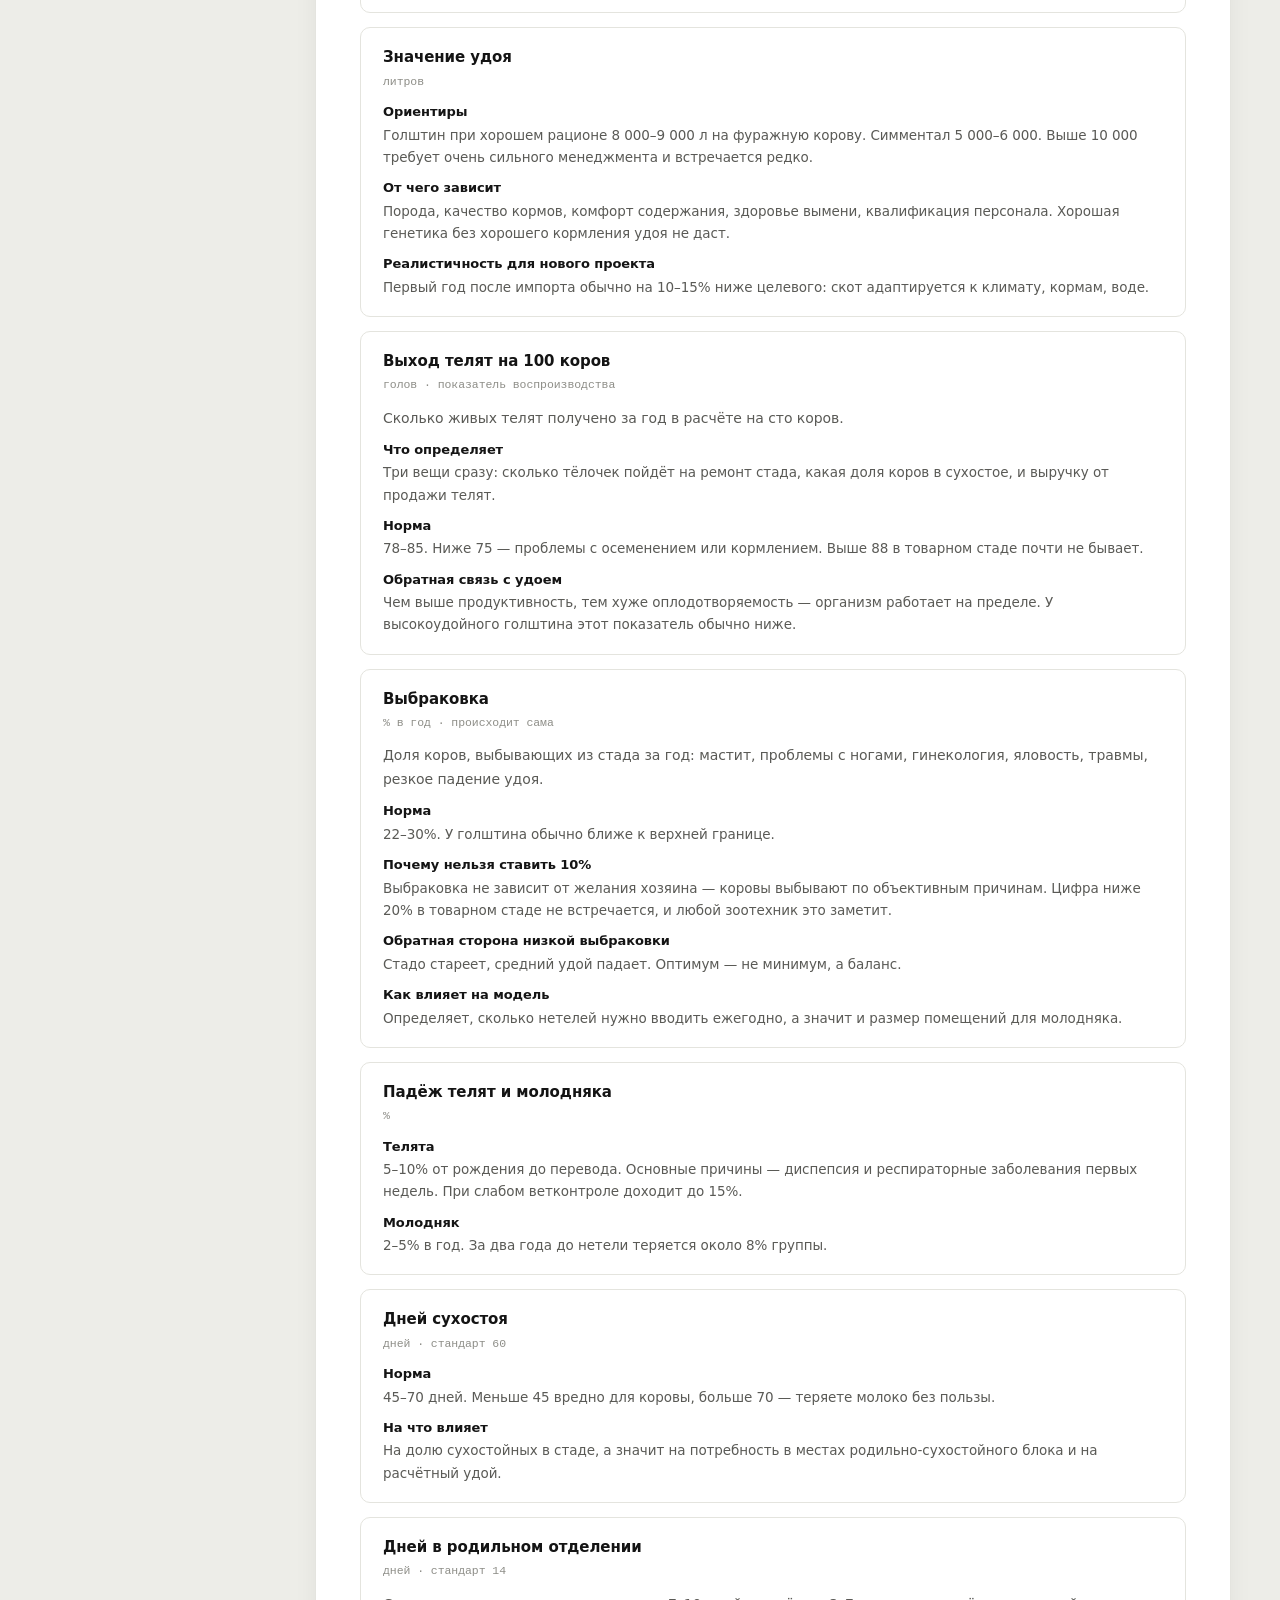
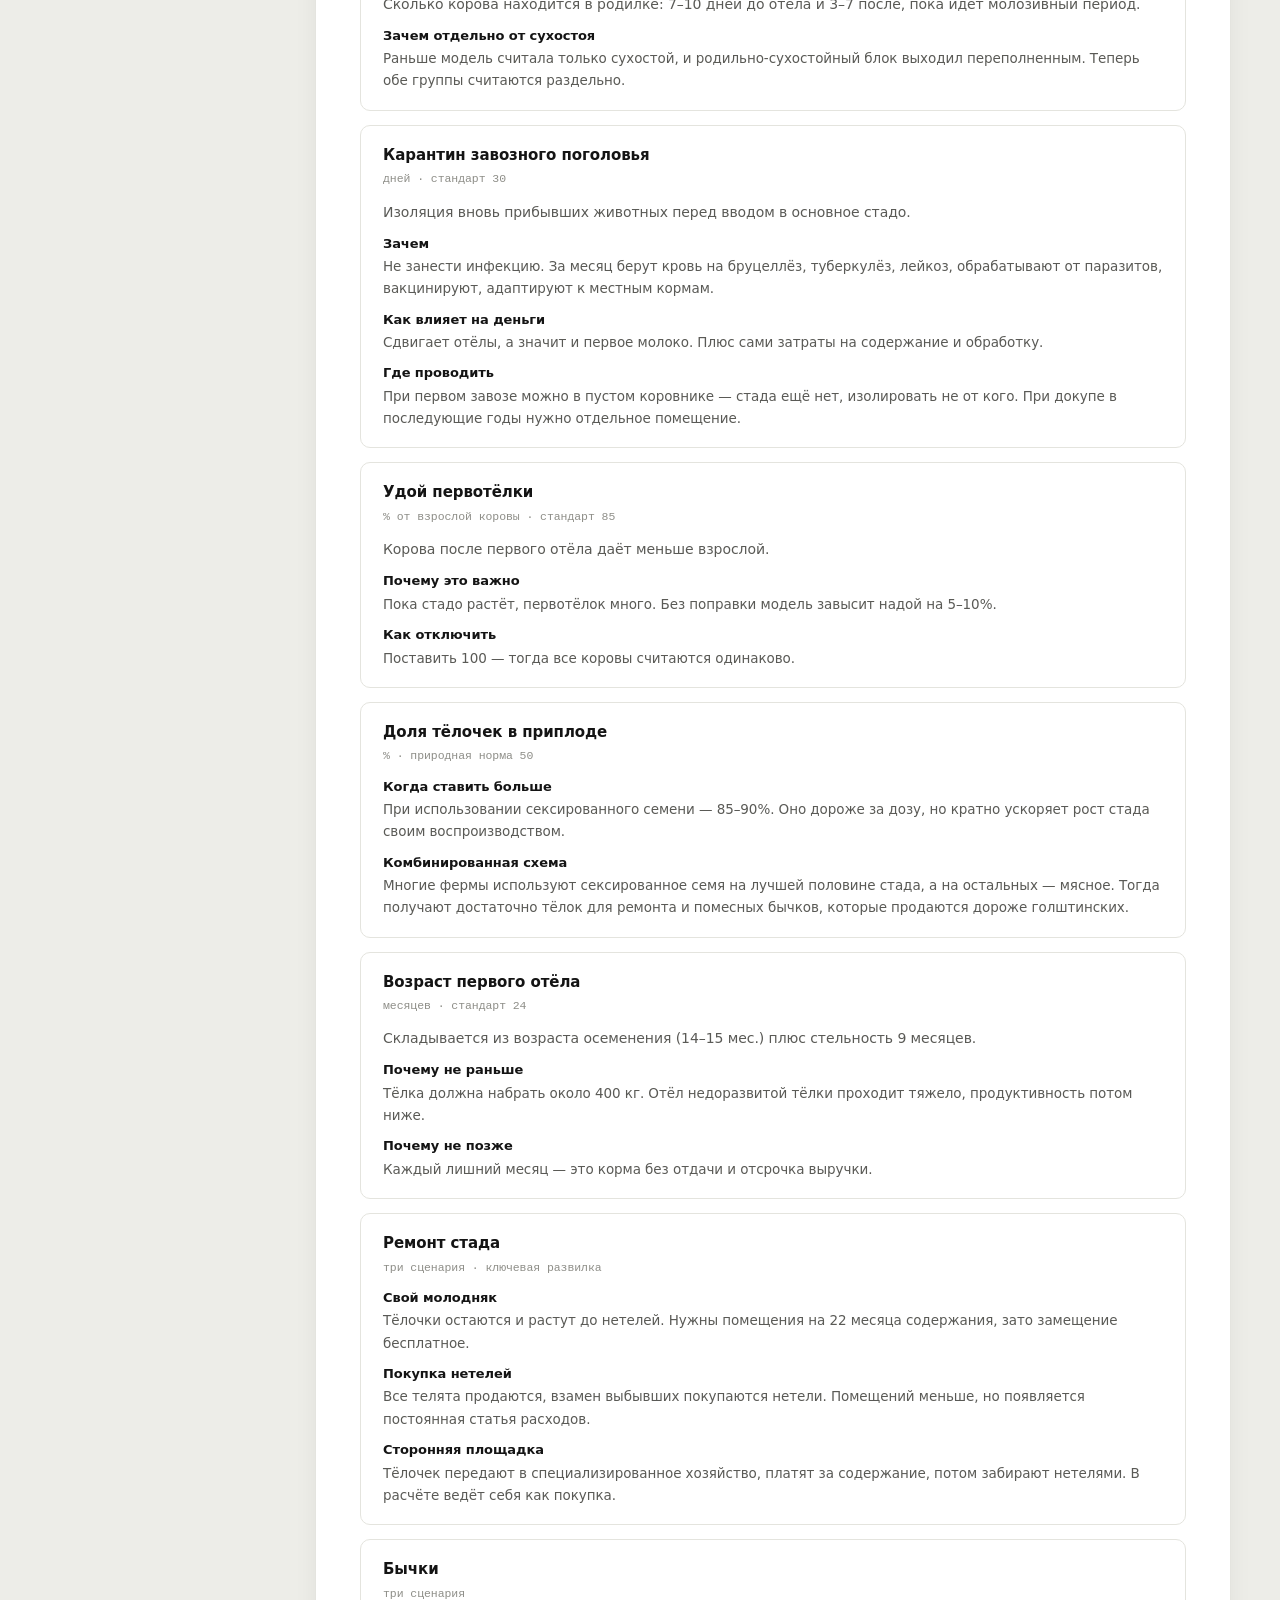
==== commit c59a2d1c: "test+docs: субсидии, периоды и правила владельца; CLAUDE.md и guide.html Тесты: помесячные литры, по" ====
--- a/guide.html
+++ b/guide.html
@@ -347,6 +347,9 @@
   </table>
   </div>
 
+  <p><b>Периоды мер.</b> На вкладке «Субсидии» у каждой меры можно задать годы действия («годы с» и «по», 1 — первый год проекта) и, для субсидии за литр, месяц начала. Значение «по» = 0 означает «до конца горизонта»: при увеличении горизонта мера продлевается сама. Месяц начала («с месяца», 1–12) работает только в первый год действия меры: например, субсидия за молоко «с 8-го месяца» в первый год считается по литрам с августа по декабрь, дальше за весь год. Капитальная субсидия с периодом «1–1» выплачивается единоразово в первый год, с периодом из нескольких лет делится на эти годы поровну.</p>
+  <p><b>Что учтено в расчёте у владельца проекта.</b> Субсидия за молоко 35 ₸/л с 8-го месяца первого года и без окончания; инвестиционные субсидии на строительство и оборудование по 25% единоразово в первый год; племенное поголовье 400 тыс. ₸ на голову разово в первый год; удешевление семени 1 200 тыс. ₸ в год без окончания; селекционная работа 10 тыс. ₸ на голову в год со второго года и без окончания. Порог «от 400 голов» программа не проверяет: он записан текстом, как условие.</p>
+
   <div class="box why">
     <span class="t">Зачем конструктор считает два сценария</span>
     <p>Кредиторы почти всегда просят показать проект без господдержки. Логика простая: правила субсидирования могут измениться, а кредит останется.</p>
@@ -1130,6 +1133,24 @@
       <dd>Кнопка «Править шаблоны» сохраняет правленый текст раздела, и подпункт в таком проекте не появится: у правленого текста нет места для него. Кнопки сброса к исходному шаблону пока нет; в таком проекте подпункт придётся вернуть вручную.</dd>
     </dl>
   </div>
+
+  <div class="field">
+    <div class="fname">Риски сторон</div>
+    <div class="fmeta">раздел документа · ввод на вкладке «Экономика», карточка «Риски сторон»</div>
+    <p>Две таблицы о том, что теряет каждая сторона проекта (инвестор фермы, управляющая компания, подрядчик по кормам, кредитор, государство, молочный завод) при наступлении семи событий: банкротство или дефолт инвестора, банкротство управляющей компании, банкротство подрядчика и срыв поставки кормов, дефолт по кредиту, прекращение мер господдержки, потеря аренды земли, остановка завода. Стороны и события заданы в конструкторе, вводятся только значения ячеек.</p>
+    <dl>
+      <dt>Таблица 1</dt>
+      <dd>Событие × сторона: что теряет сторона. Ячейка по диагонали (событие самой стороны) всегда показывается прочерком и вводу не подлежит: событие 1 и 4 относятся к инвестору, 2 и 6 к управляющей компании, 3 к подрядчику, 5 к государству, 7 к заводу.</dd>
+      <dt>Таблица 2</dt>
+      <dd>По каждому событию: причина, срок и размер потерь, защита (гарантия, залог, страхование, пункт договора), ответственный.</dd>
+      <dt>Где вводить</dt>
+      <dd>Вкладка «Экономика», самая нижняя карточка «Риски сторон». Значения сохраняются вместе с проектом. Проект без этих данных открывается как раньше, раздел в документе появляется с пустыми ячейками.</dd>
+      <dt>Как выглядит в документе</dt>
+      <dd>Раздел «Риски сторон» идёт сразу после «Рисков и их снижения» в видах «Бизнес-план», «Инвестиционное предложение» и «Свой набор разделов». В «Смете», «Техническом описании» и «Паспорте проекта» раздела нет, там документ прежний. Пустая ячейка выводится как [УТОЧНИТЬ] и подсвечена жёлтым (в Word и PDF тоже), заполненная ячейка показывается текстом вместо пометки.</dd>
+      <dt>Счётчик «УТОЧНИТЬ»</dt>
+      <dd>Над документом показано число мест, помеченных «УТОЧНИТЬ». Пока таблицы пусты, раздел добавляет к нему до 63 штук (35 в таблице 1 и 28 в таблице 2), поэтому счётчик большой. Это ожидаемо: по мере заполнения он уменьшается.</dd>
+    </dl>
+  </div>
 </article>
 
 <article id="metrics">
